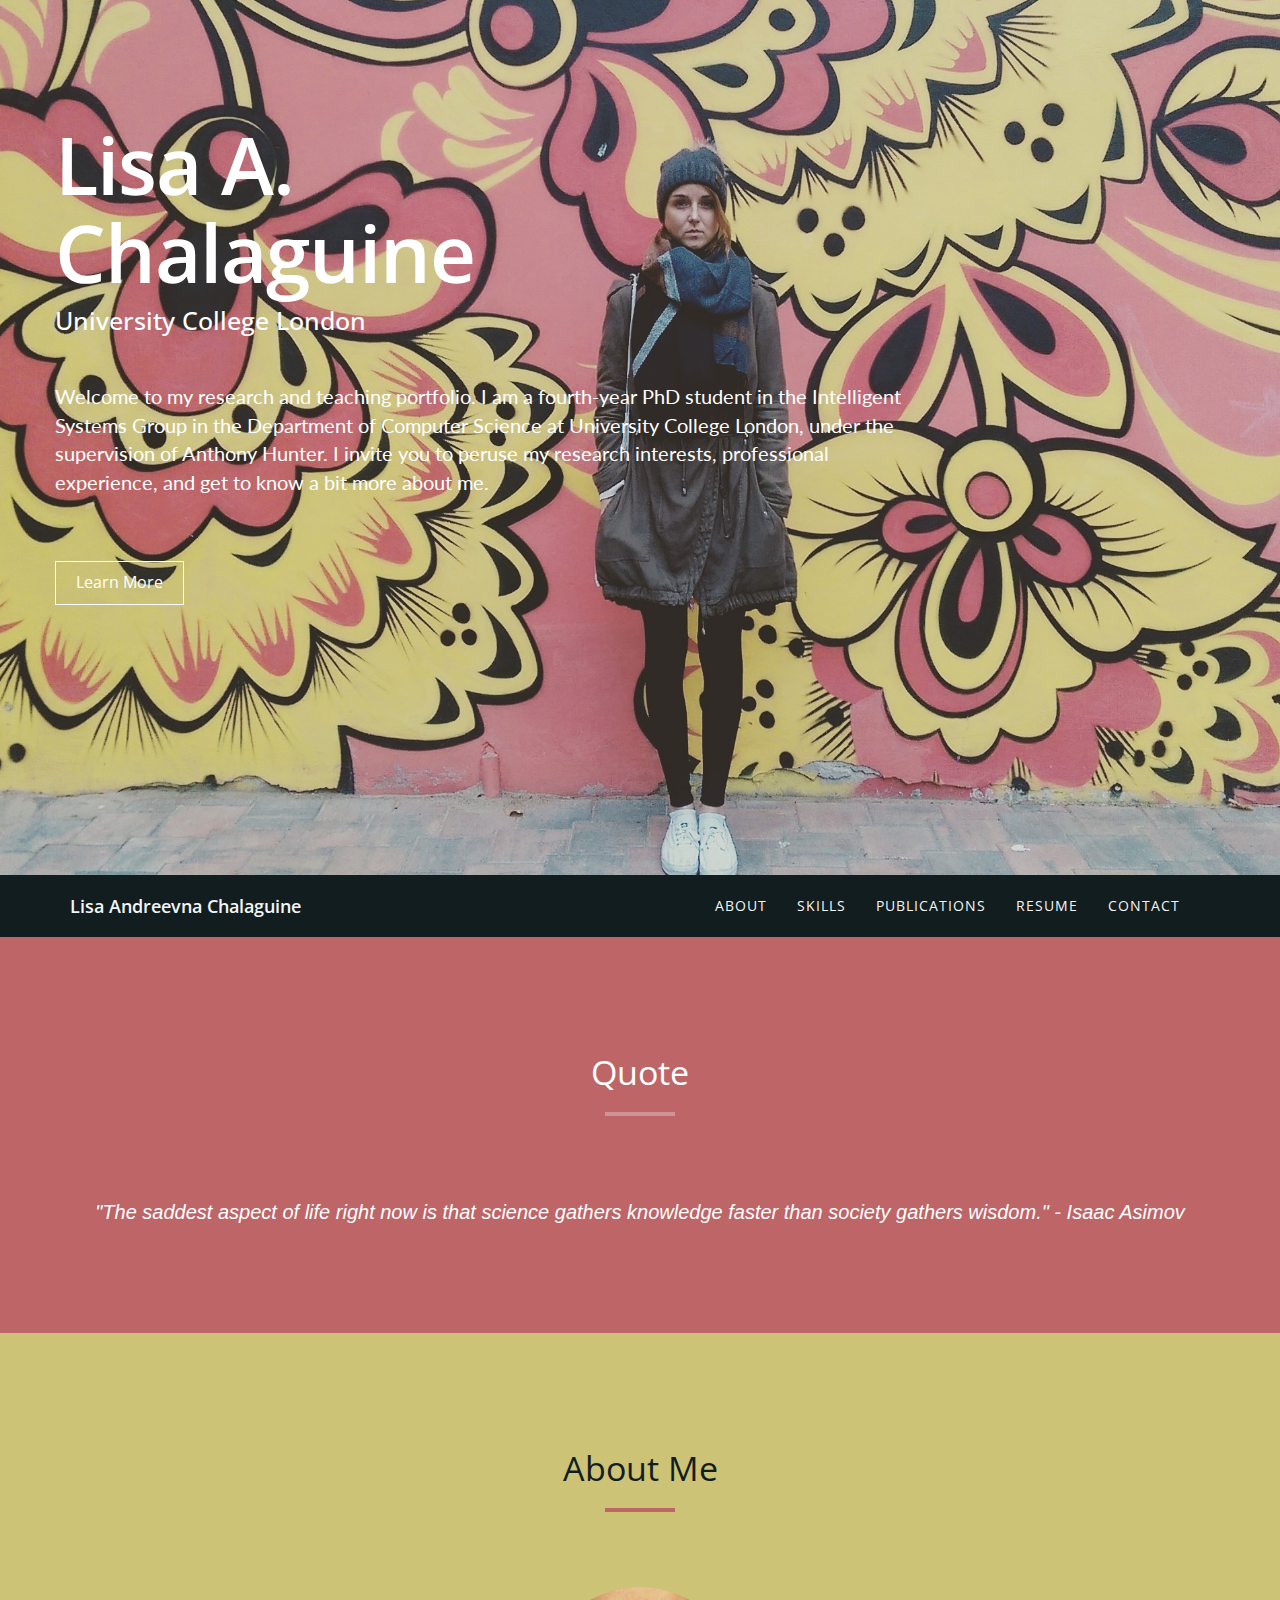
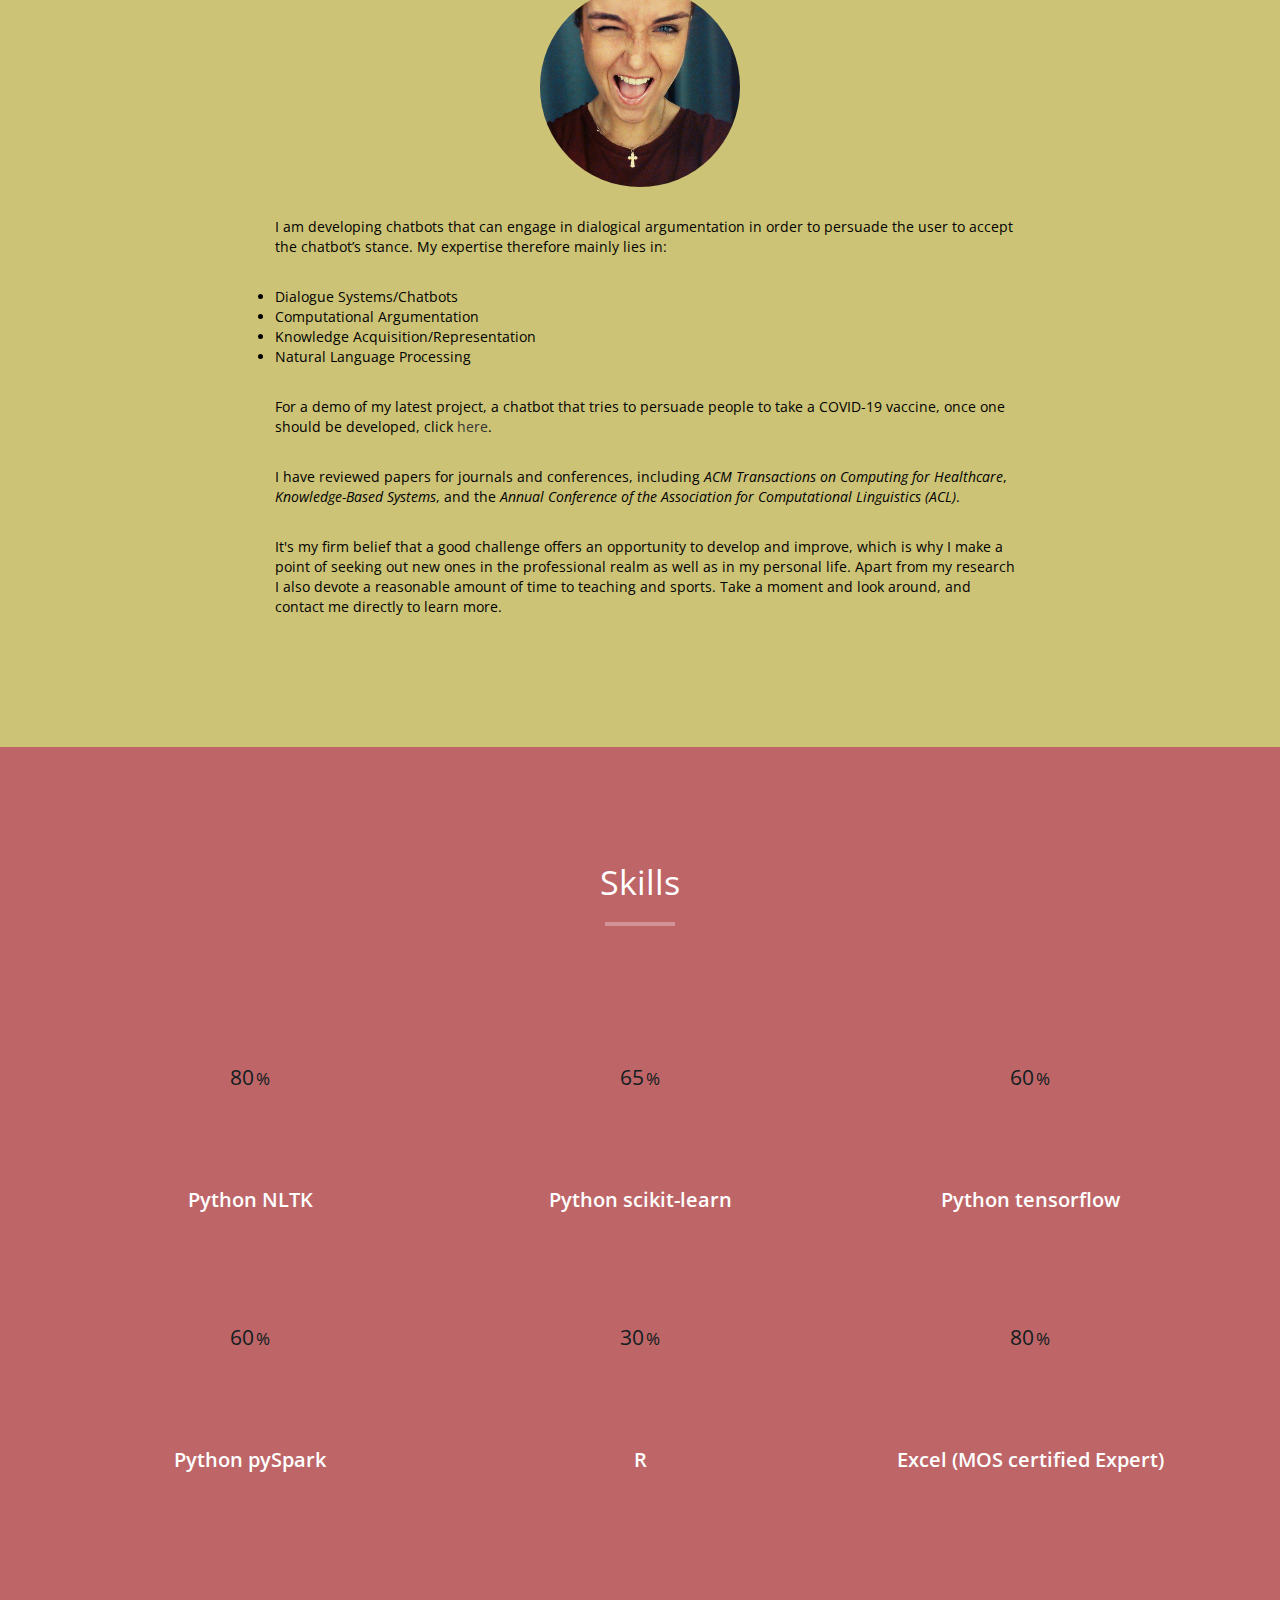
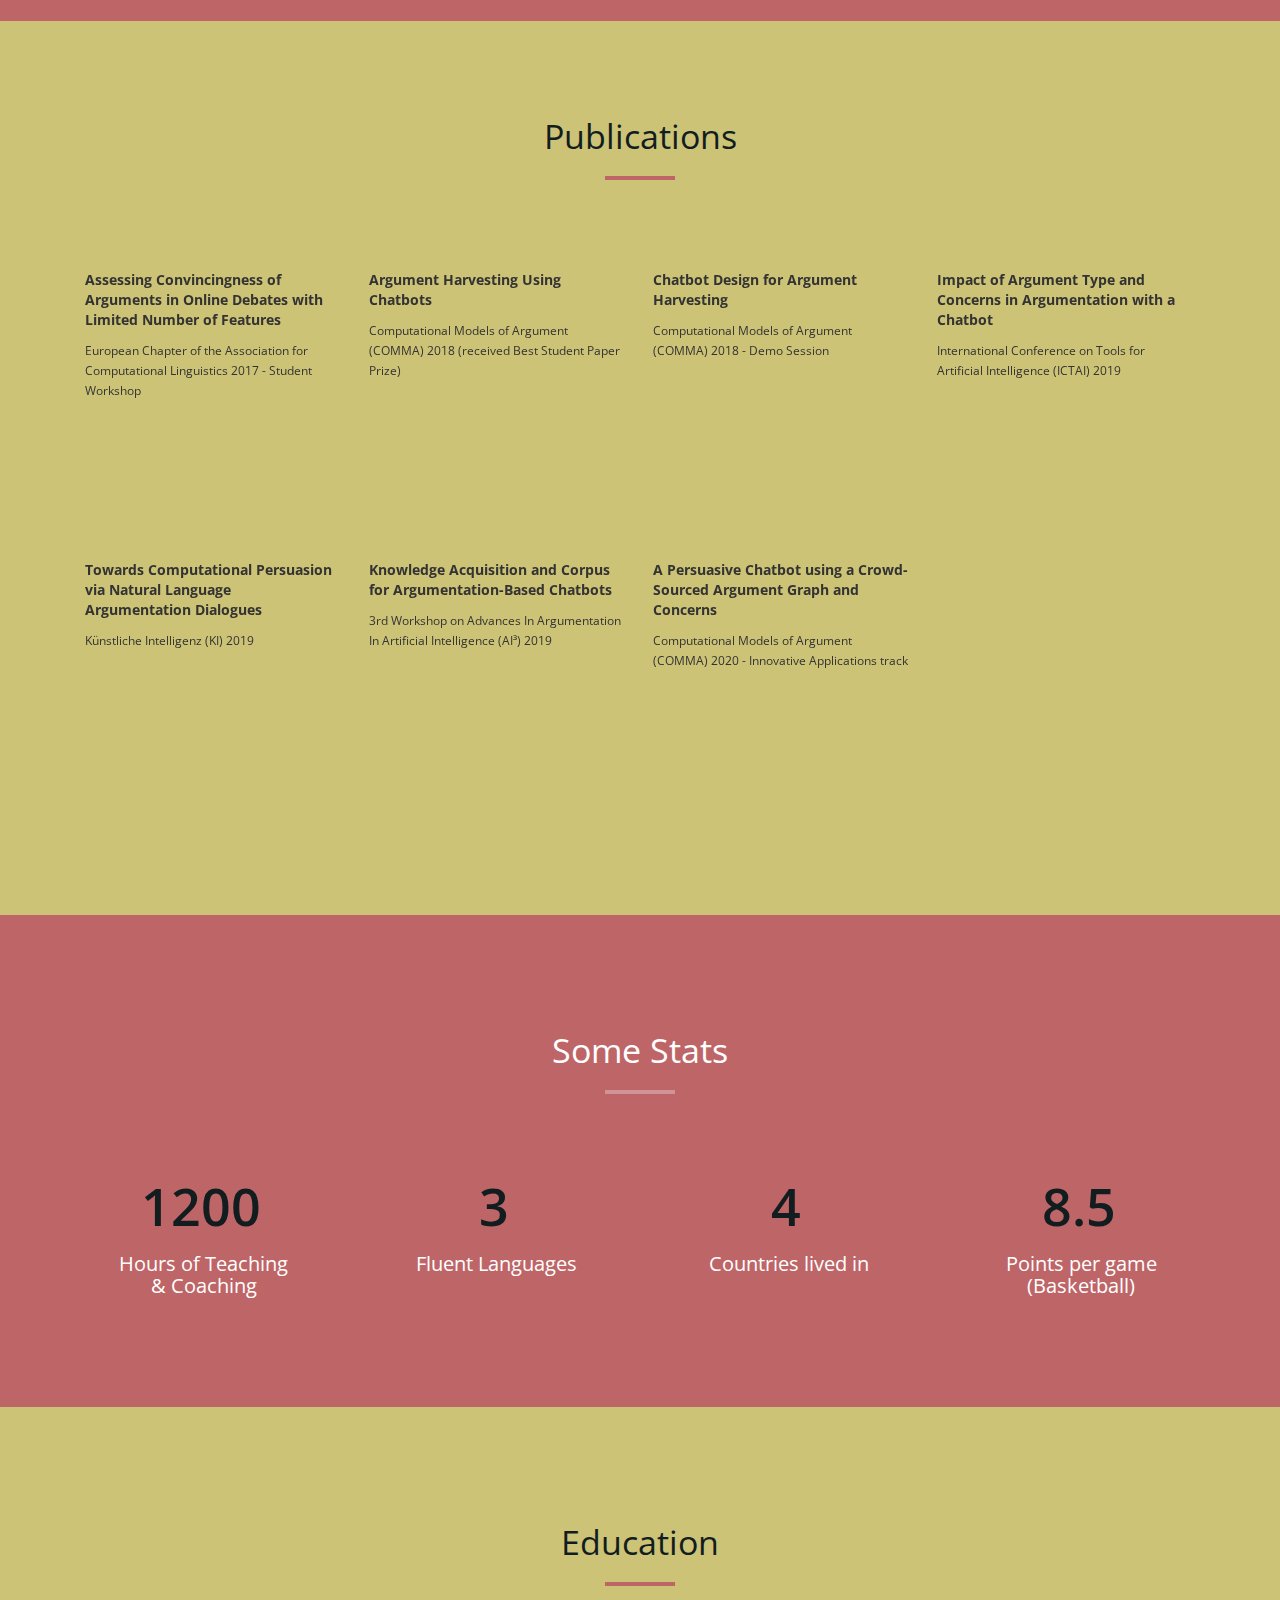
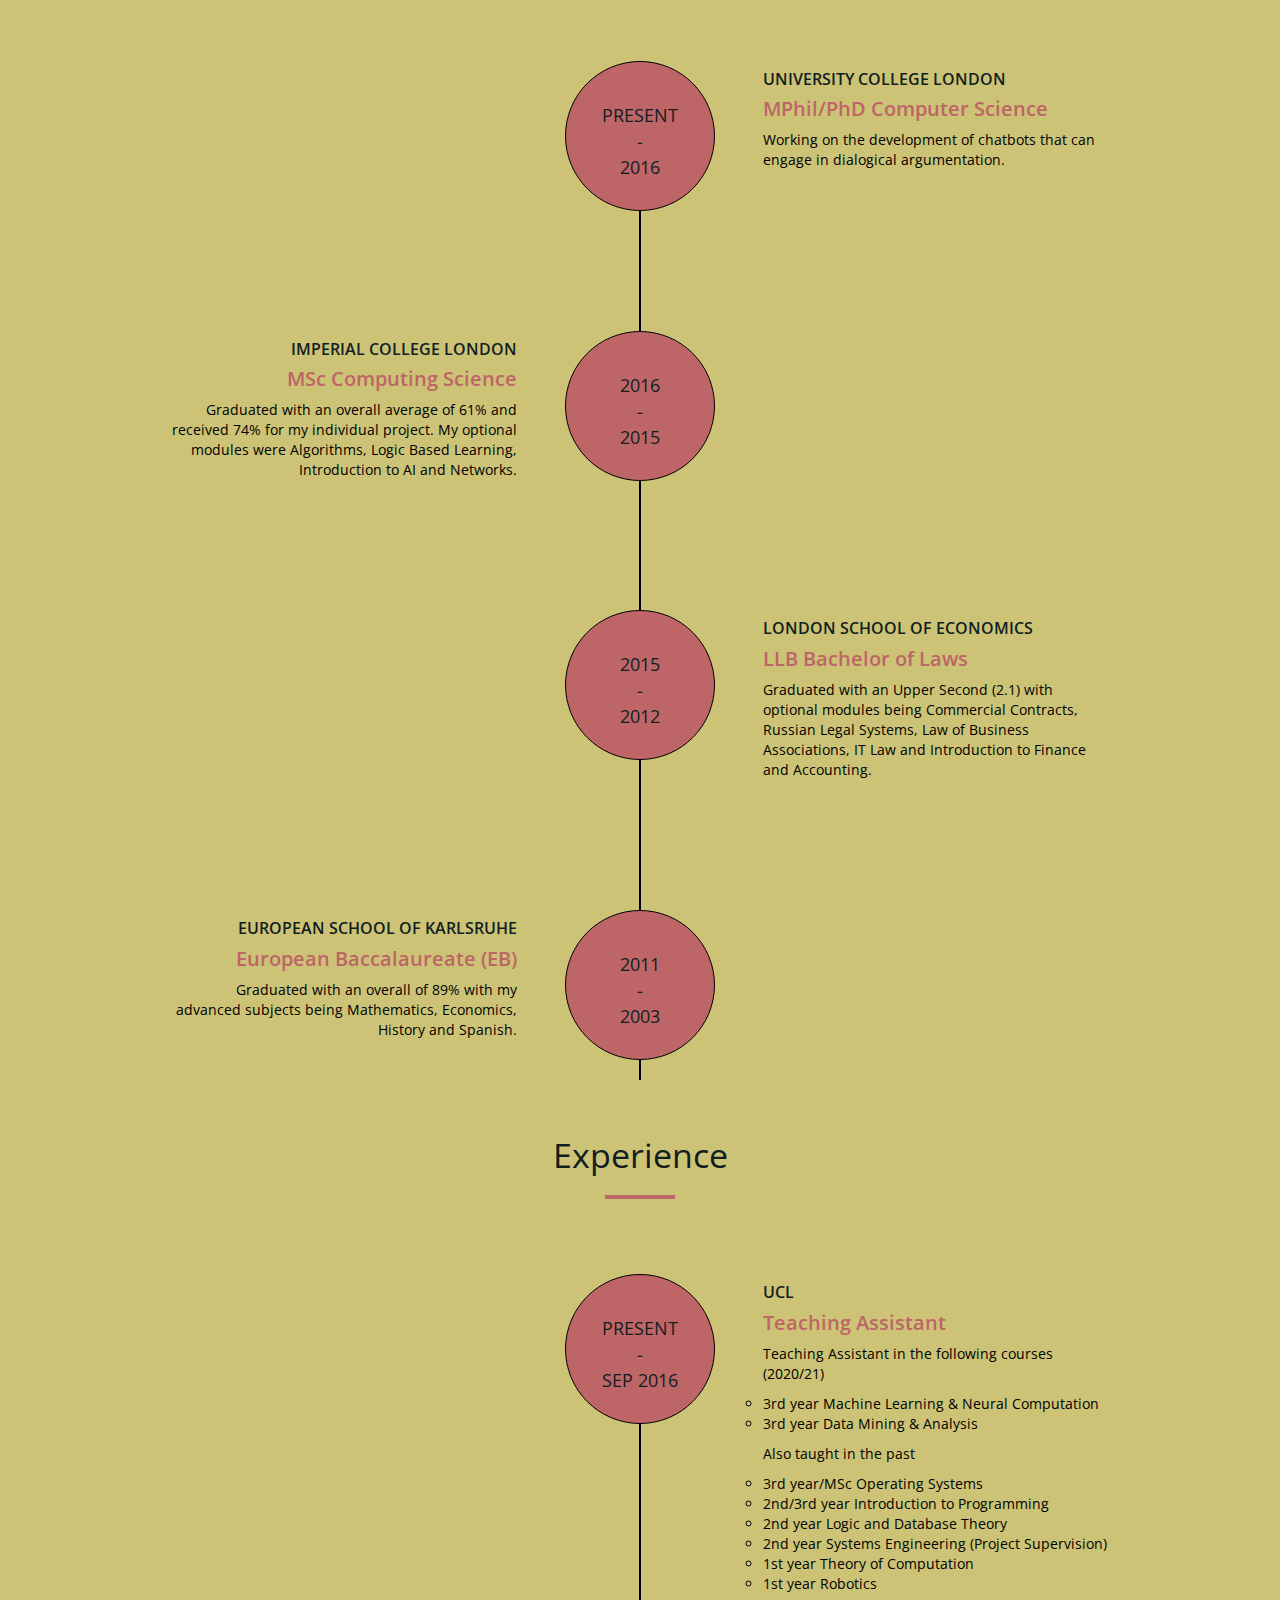
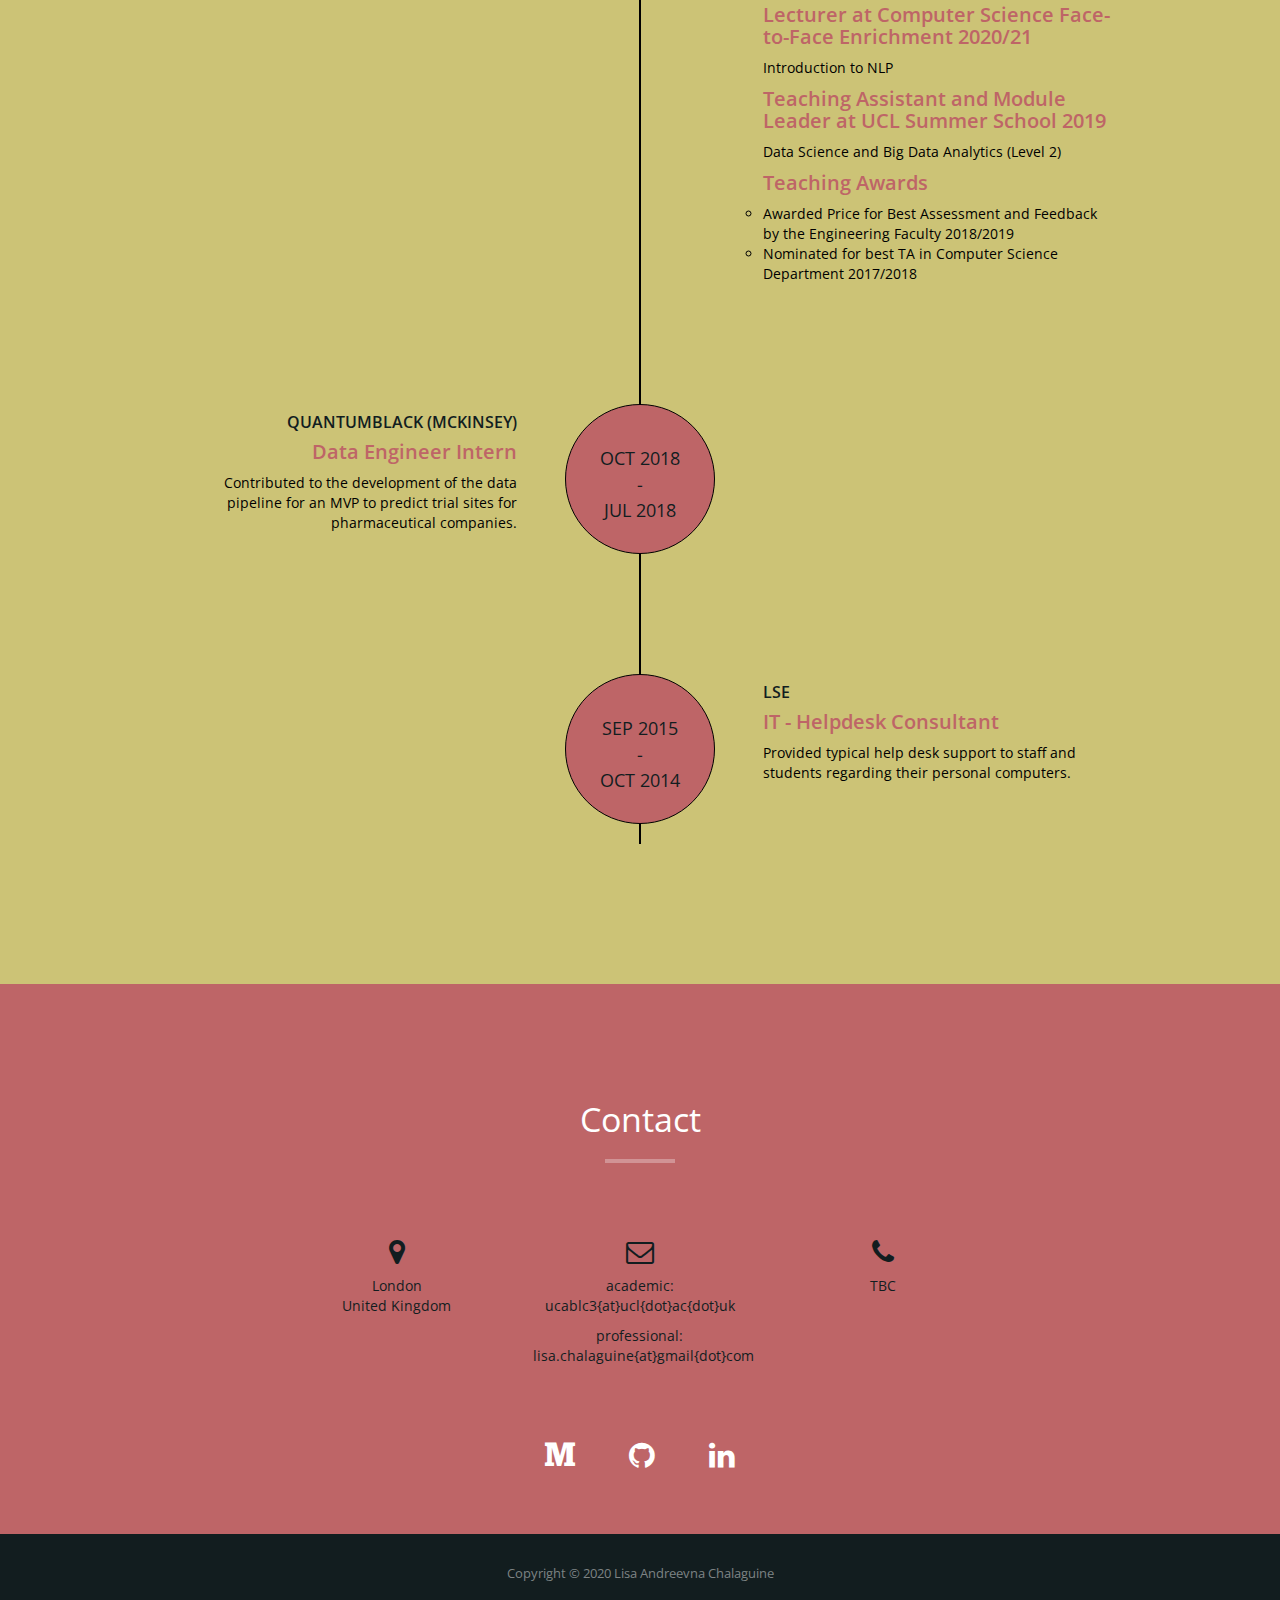
==== index.html @ 7d68087b "Update index.html" ====
<!DOCTYPE html>
<html lang="en">
<head>
<meta charset="utf-8">
<meta name="viewport" content="width=device-width, initial-scale=1">
<title>Lisa Andreevna Chalaguine</title>
<meta name="description" content="">
<meta name="author" content="">

<!-- Favicons
    ================================================== -->
<link rel="shortcut icon" href="img/favicon.ico" type="image/x-icon">
<link rel="apple-touch-icon" href="img/apple-touch-icon.png">
<link rel="apple-touch-icon" sizes="72x72" href="img/apple-touch-icon-72x72.png">
<link rel="apple-touch-icon" sizes="114x114" href="img/apple-touch-icon-114x114.png">

<!-- Bootstrap -->
<link rel="stylesheet" type="text/css"  href="css/bootstrap.css">
<link rel="stylesheet" type="text/css" href="fonts/font-awesome/css/font-awesome.css">

<!-- Stylesheet
    ================================================== -->
<link rel="stylesheet" type="text/css"  href="css/style.css">
<link rel="stylesheet" type="text/css" href="css/prettyPhoto.css">
<link href='http://fonts.googleapis.com/css?family=Lato:400,700,900,300' rel='stylesheet' type='text/css'>
<link href='http://fonts.googleapis.com/css?family=Open+Sans:400,700,800,600,300' rel='stylesheet' type='text/css'>
<script type="text/javascript" src="js/modernizr.custom.js"></script>

<!-- HTML5 shim and Respond.js for IE8 support of HTML5 elements and media queries -->
<!-- WARNING: Respond.js doesn't work if you view the page via file:// -->
<!--[if lt IE 9]>
      <script src="https://oss.maxcdn.com/html5shiv/3.7.2/html5shiv.min.js"></script>
      <script src="https://oss.maxcdn.com/respond/1.4.2/respond.min.js"></script>
    <![endif]-->



    <!-- Custom CSS -->
    <link href="../css/app/fullview/applozic.combined.min.css"
    	rel="stylesheet">
    <!-- AutoSuggest Plugin CSS -->
    <link href="../autosuggest/css/jquery.atwho.min.css" rel="stylesheet">

    <link href="../css/app/fullview/applozic.fullview.css" rel="stylesheet">

    <!-- Custom JS -->
    <link rel="stylesheet" href="../css/app/fullview/applozic.plugin.css">
    <script type="text/javascript">
    	var $original;
    	if (typeof jQuery !== 'undefined') {
    		$original = jQuery.noConflict(true);
    		$ = $original;
    		jQuery = $original;
    	}
    </script>
    <script src="../js/jquery.min.js"></script>







</head>
<body id="page-top" data-spy="scroll" data-target=".navbar-fixed-top">

<!-- Header -->
<header id="header">
  <div class="intro">
    <div class="container">
      <div class="row">
        <div class="intro-text">
          <h1><span class="name">Lisa A. <br> Chalaguine</span></h1>
        <div class"uni">
          <h6>University College London</h6></div>


        <div class="abstract">
          <p>Welcome to my research and teaching portfolio. I am a fourth-year PhD student in the Intelligent Systems Group in the Department of Computer Science at University College London, under the supervision of Anthony Hunter. I invite you to peruse my research interests, professional experience, and get to know a bit more about me.</p>
          <a href="#about" class="btn btn-default btn-lg page-scroll">Learn More</a> </div>
      </div>
    </div>
  </div>
</header>
<!-- Navigation -->
<div id="nav">
  <nav class="navbar navbar-custom">
    <div class="container">
      <div class="navbar-header">
        <button type="button" class="navbar-toggle" data-toggle="collapse" data-target=".navbar-main-collapse"> <i class="fa fa-bars"></i> </button>
        <a class="navbar-brand page-scroll" href="#page-top">Lisa Andreevna Chalaguine</a> </div>

      <!-- Collect the nav links, forms, and other content for toggling -->
      <div class="collapse navbar-collapse navbar-right navbar-main-collapse">
        <ul class="nav navbar-nav">
          <!-- Hidden li included to remove active class from about link when scrolled up past about section -->
          <li class="hidden"> <a href="#page-top"></a> </li>
          <li> <a class="page-scroll" href="#about">About</a> </li>
          <li> <a class="page-scroll" href="#skills">Skills</a> </li>
          <li> <a class="page-scroll" href="#portfolio">Publications</a> </li>
          <li> <a class="page-scroll" href="#resume">Resume</a> </li>
          <li> <a class="page-scroll" href="#contact">Contact</a> </li>
        </ul>
      </div>
    </div>
  </nav>
</div>


<div id="quote" class="text-center">
  <div class="container">
    <div class="section-title center">
      <h2>Quote</h2>
      <hr>
    </div>
    <h4>
          <div class="about-text">
          <p>"The saddest aspect of life right now is that science gathers knowledge faster than society gathers wisdom." - Isaac Asimov</p>

        </div>
    </h4>

  </div>
</div>


<!-- About Section -->
<div id="about">
  <div class="container">
    <div class="section-title text-center center">
      <h2>About Me</h2>
      <hr>
    </div>
    <div class="row">
      <div class="col-md-12 text-center"><img src="img/about.jpg" class="img-responsive"></div>
      <div class="col-md-8 col-md-offset-2">
        <div class="about-text">
          <p> I am developing chatbots that can engage in dialogical argumentation in order to persuade the user to accept the chatbot’s stance. My expertise therefore mainly lies in: </p>
          <ul>
            <li>Dialogue Systems/Chatbots</li>
            <li>Computational Argumentation</li>
            <li>Knowledge Acquisition/Representation</li>
            <li>Natural Language Processing</li>
    

          </ul>
          <p>
              For a demo of my latest project, a chatbot that tries to persuade people to take a COVID-19 vaccine, once one should be developed, click 
<a href="https://lisachat.cs.ucl.ac.uk/arghealthbot/">here</a>.
            </p>
          <p>
I have reviewed papers for journals and conferences, including <i>ACM Transactions on Computing for Healthcare</i>,  <i>Knowledge-Based Systems</i>,  and the <i>Annual Conference of the Association for Computational Linguistics (ACL)</i>. 
</p>
<p>
It's my firm belief that a good challenge offers an opportunity to develop and improve, which is why I make a point of seeking out new ones in the professional realm as well as in my personal life. Apart from my research I also devote a reasonable amount of time to teaching and sports. Take a moment and look around, and contact me directly to learn more.</p>

        </div>
      </div>
    </div>
  </div>
</div>
<!-- Skills Section -->
<div id="skills" class="text-center">
  <div class="container">
    <div class="section-title center">
      <h2>Skills</h2>
      <hr>
    </div>
    <div class="row">
      <div class="col-md-4 col-sm-6 skill"> <span class="chart" data-percent="70"> <span class="percent">80</span> </span>
        <h4>Python NLTK</h4>
      </div>
      <div class="col-md-4 col-sm-6 skill"> <span class="chart" data-percent="60"> <span class="percent">65</span> </span>
        <h4>Python scikit-learn</h4>
      </div>
      <div class="col-md-4 col-sm-6 skill"> <span class="chart" data-percent="40"> <span class="percent">60</span> </span>
        <h4>Python tensorflow</h4>
      </div>
      <div class="col-md-4 col-sm-6 skill"> <span class="chart" data-percent="60"> <span class="percent">60</span> </span>
        <h4>Python pySpark</h4>
      </div>
      <div class="col-md-4 col-sm-6 skill"> <span class="chart" data-percent="60"> <span class="percent">30</span> </span>
        <h4>R</h4>
      </div>
      <div class="col-md-4 col-sm-6 skill"> <span class="chart" data-percent="80"> <span class="percent">80</span> </span>
        <h4>Excel (MOS certified Expert)</h4>
      </div>
    </div>
  </div>
</div>
<!-- Portfolio Section -->
<div id="portfolio">
  <div class="container">
    <div class="section-title text-center center">
      <h2>Publications</h2>
      <hr>
    </div>
    <!-- <div class="categories">
      <ul class="cat">
        <li>
          <ol class="type">
            <li><a href="#" data-filter=".pub">Publications</a></li>
          </ol>
        </li>
      </ul>
      <div class="clearfix"></div>
    </div>
    <div class="row"> -->
      <div class="portfolio-items">



        <div class="col-sm-6 col-md-3 col-lg-3 pub">
          <div class="portfolio-item">
            <div class="hover-bg"> <a href="img/paper1.pdf" title="paper" rel="pdf">

                <p><b>Assessing Convincingness of Arguments in Online Debates with Limited Number of Features</b></p>
                <small>European Chapter of the Association for Computational Linguistics 2017 - Student Workshop</small> </div>
             </a>
          </div>
        </div>

        <div class="col-sm-6 col-md-3 col-lg-3 pub">
          <div class="portfolio-item">
            <div class="hover-bg"> <a href="img/paper2.pdf" title="paper" rel="pdf">

                <p><b>Argument Harvesting Using Chatbots</b></p>
                <small>Computational Models of Argument (COMMA) 2018 (received Best Student Paper Prize)</small> </div>
             </a>
          </div>
        </div>

        <div class="col-sm-6 col-md-3 col-lg-3 pub">
          <div class="portfolio-item">
            <div class="hover-bg"> <a href="img/paper3.pdf" title="paper" rel="pdf">

                <p><b>Chatbot Design for Argument Harvesting</b></p>
                <small>Computational Models of Argument (COMMA) 2018 - Demo Session</small> </div>
             </a>
          </div>
        </div>

        <div class="col-sm-6 col-md-3 col-lg-3 pub">
          <div class="portfolio-item">
            <div class="hover-bg"> <a href="img/paper4.pdf" title="paper" rel="pdf">

                <p><b>Impact of Argument Type and Concerns in Argumentation with a Chatbot</b></p>
                <small>International Conference on Tools for Artificial Intelligence (ICTAI) 2019</small> </div>
             </a>
          </div>
        </div>

        <div class="col-sm-6 col-md-3 col-lg-3 pub">
          <div class="portfolio-item">
            <div class="hover-bg"> <a href="img/paper5.pdf" title="paper" rel="pdf">

                <p><b>Towards Computational Persuasion via Natural Language Argumentation Dialogues</b></p>
                <small>Künstliche Intelligenz (KI) 2019</small> </div>
             </a>
          </div>
        </div>
          
           <div class="col-sm-6 col-md-3 col-lg-3 pub">
          <div class="portfolio-item">
            <div class="hover-bg"> <a href="img/paper6.pdf" title="paper" rel="pdf">

                <p><b>   Knowledge Acquisition and Corpus for Argumentation-Based Chatbots </b></p>
                <small>3rd Workshop on Advances In Argumentation In Artificial Intelligence (AI³) 2019</small> </div>
             </a>
          </div>
        </div>
          
           <div class="col-sm-6 col-md-3 col-lg-3 pub">
          <div class="portfolio-item">
            <div class="hover-bg"> <a href="img/paper7.pdf" title="paper" rel="pdf">

                <p><b>   A Persuasive Chatbot using a Crowd-Sourced Argument Graph and Concerns</b></p>
                <small> Computational Models of Argument (COMMA) 2020 - Innovative Applications track</small> </div>
             </a>
          </div>
        </div>



      </div>
    </div>
  </div>
</div>
<!-- Achievements Section -->
<div id="achievements" class="text-center">
  <div class="container">
    <div class="section-title center">
      <h2>Some Stats</h2>
      <hr>
    </div>
    <div class="row">
      <div class="col-md-3 col-sm-3 wow fadeInDown" data-wow-delay="200ms">
        <div class="achievement-box"> <span class="count">1200</span>
          <h4>Hours of Teaching <br> & Coaching</h4>
        </div>
      </div>
      <div class="col-md-3 col-sm-3 wow fadeInDown" data-wow-delay="400ms">
        <div class="achievement-box"> <span class="count">3</span>
          <h4>Fluent Languages</h4>
        </div>
      </div>
      <div class="col-md-3 col-sm-3 wow fadeInDown" data-wow-delay="600ms">
        <div class="achievement-box"> <span class="count">4</span>
          <h4>Countries lived in</h4>
        </div>
      </div>
      <div class="col-md-3 col-sm-3 wow fadeInDown" data-wow-delay="800ms">
        <div class="achievement-box"> <span class="count">8.5</span>
          <h4>Points per game (Basketball)</h4>
        </div>
      </div>
    </div>
  </div>
</div>
<!-- Resume Section -->
<div id="resume" class="text-center">




  <div class="container">
    <div class="section-title center">
      <h2>Education</h2>
      <hr>
    </div>
    <div class="row">
      <div class="col-lg-12">
        <ul class="timeline">

          <!-- Education Section-->

          <li class="timeline-inverted">
            <div class="timeline-image">
              <h4>PRESENT<br>
                - <br>
                2016 </h4>
            </div>
            <div class="timeline-panel">
              <div class="timeline-heading">
                <h4>University College London</h4>
                <h4 class="subheading">MPhil/PhD Computer Science</h4>
              </div>
              <div class="timeline-body">
                <p>Working on the development of chatbots that can engage in dialogical argumentation.</p>
              </div>
            </div>
          </li>


          <li>
            <div class="timeline-image">
              <h4>2016 <br>
                - <br>
                2015 </h4>
            </div>
            <div class="timeline-panel">
              <div class="timeline-heading">
                <h4>Imperial College London</h4>
                <h4 class="subheading">MSc Computing Science</h4>
              </div>
              <div class="timeline-body">
                <p>Graduated with an overall average of 61% and received 74% for my individual project. My optional modules were Algorithms, Logic Based Learning, Introduction to AI and Networks.</p>
              </div>
            </div>
          </li>



          <li class="timeline-inverted">
            <div class="timeline-image">
              <h4>2015 <br>
                - <br>
                2012 </h4>
            </div>
            <div class="timeline-panel">
              <div class="timeline-heading">
                <h4>London School of Economics</h4>
                <h4 class="subheading">LLB Bachelor of Laws</h4>
              </div>
              <div class="timeline-body">
                <p>Graduated with an Upper Second (2.1) with optional modules being Commercial Contracts, Russian Legal Systems, Law of Business Associations, IT Law and Introduction to Finance and Accounting.</p>
              </div>
            </div>
          </li>



          <li>
            <div class="timeline-image">
              <h4>2011 <br>
                - <br>
                2003 </h4>
            </div>
            <div class="timeline-panel">
              <div class="timeline-heading">
                <h4>European School of Karlsruhe</h4>
                <h4 class="subheading">European Baccalaureate (EB)</h4>
              </div>
              <div class="timeline-body">
                <p class="text-muted">Graduated with an overall of 89% with my advanced subjects being Mathematics, Economics, History and Spanish.</p>
              </div>
            </div>
          </li>
        </ul>
      </div>
    </div>
  </div>

  <div class="container">
    <div class="section-title center">
      <h2>Experience</h2>
      <hr>
    </div>
    <div class="row">
      <div class="col-lg-12">
        <ul class="timeline">


          <li class="timeline-inverted">
            <div class="timeline-image">
              <h4>Present <br>
                - <br>
                SEP 2016 </h4>
            </div>
            <div class="timeline-panel">
              <div class="timeline-heading">
                <h4>UCL</h4>
                <h4 class="subheading">Teaching Assistant </h4>
              </div>
              <div class="timeline-body">
                <p>Teaching Assistant in the following courses (2020/21)</p>
                   <ul>
                    <li>3rd year Machine Learning & Neural Computation</li>
                    <li>3rd year Data Mining & Analysis</li>
           

                   </ul>
                  <p></p>
                  
                  <p>Also taught in the past</p>
                   <ul>
                    <li>3rd year/MSc Operating Systems</li>
                    <li>2nd/3rd year Introduction to Programming </li>
                    <li>2nd year Logic and Database Theory </li>
                    <li> 2nd year Systems Engineering (Project Supervision) </li>
                    <li> 1st year Theory of Computation </li>
                    <li> 1st year Robotics </li>
           

                   </ul>
              </div>
                
                
                <div class="timeline-heading">
                <h4></h4>
                <h4 class="subheading">Lecturer at Computer Science Face-to-Face Enrichment 2020/21 </h4>
              </div>

              <div class="timeline-body">
                <p>Introduction to NLP </p>

              </div>

              <div class="timeline-heading">
                <h4></h4>
                <h4 class="subheading">Teaching Assistant and Module Leader at UCL Summer School 2019 </h4>
              </div>

              <div class="timeline-body">
                <p>Data Science and Big Data Analytics (Level 2) </p>

              </div>
                
        
                
               
              <div class="timeline-heading">
                <h4></h4>
                <h4 class="subheading">Teaching Awards </h4>
              </div>

              <div class="timeline-body">
                  <ul>
                    <li>Awarded Price for Best Assessment and Feedback by the Engineering Faculty 2018/2019 </li>
                    <li>Nominated for best TA in Computer Science Department 2017/2018</li>
                   
                    
           

                   </ul>
              </div>


            </div>
          </li>




          <li>
            <div class="timeline-image">
              <h4>OCT 2018 <br>
                - <br>
                JUL 2018</h4>
            </div>
            <div class="timeline-panel">
              <div class="timeline-heading">
                <h4>Quantumblack (McKinsey) </h4>
                <h4 class="subheading">Data Engineer Intern</h4>
              </div>
              <div class="timeline-body">
                <p>Contributed to the development of the  data pipeline for an MVP to predict trial sites for pharmaceutical companies.</p>
              </div>
            </div>
          </li>


          <li class="timeline-inverted">
            <div class="timeline-image">
              <h4>Sep 2015 <br>
                - <br>
                Oct 2014 </h4>
            </div>
            <div class="timeline-panel">
              <div class="timeline-heading">
                <h4>LSE</h4>
                <h4 class="subheading">IT - Helpdesk Consultant</h4>
              </div>
              <div class="timeline-body">
                <p>Provided typical help desk support to staff and students regarding their personal computers.</p>
              </div>
            </div>
          </li>
        </ul>
      </div>
    </div>
  </div>

</div>



<!-- Contact Section -->
<div id="contact" class="text-center">
  <div class="container">
    <div class="section-title center">
      <h2>Contact</h2>
      <hr>
    </div>
    <div class="col-md-8 col-md-offset-2">
      <div class="col-md-4"> <i class="fa fa-map-marker fa-2x"></i>
        <p>London<br>
          United Kingdom</p>
      </div>
      <div class="col-md-4"> <i class="fa fa-envelope-o fa-2x"></i>
        <p>academic: ucablc3{at}ucl{dot}ac{dot}uk</p>
        <p>professional: lisa.chalaguine{at}gmail{dot}com</p>
      </div>
      <div class="col-md-4"> <i class="fa fa-phone fa-2x"></i>
        <p> TBC</p>
      </div>
      <div class="clearfix"></div>
      <div class="social">
        <ul>
         
            <li><a href="https://medium.com/@lisanka"><i class="fa fa-medium"></i></a></li>

          <li><a href="https://github.com/lisanka93"><i class="fa fa-github"></i></a></li>

          <li><a href="https://www.linkedin.com/in/lisanka93"><i class="fa fa-linkedin"></i></a></li>
            
        </ul>
      </div>
    </div>
 </div>
  </div>



</div>
<div id="footer">
  <div class="container text-center">
    <div class="fnav">
      <p>Copyright &copy; 2020 Lisa Andreevna Chalaguine</p>
    </div>
  </div>
</div>
<script type="text/javascript" src="js/jquery.1.11.1.js"></script>
<script type="text/javascript" src="js/bootstrap.js"></script>
<script type="text/javascript" src="js/SmoothScroll.js"></script>
<script type="text/javascript" src="js/easypiechart.js"></script>
<script type="text/javascript" src="js/jquery.prettyPhoto.js"></script>
<script type="text/javascript" src="js/jquery.isotope.js"></script>
<script type="text/javascript" src="js/jquery.counterup.js"></script>
<script type="text/javascript" src="js/waypoints.js"></script>
<script type="text/javascript" src="js/jqBootstrapValidation.js"></script>
<script type="text/javascript" src="js/contact_me.js"></script>
<script type="text/javascript" src="js/main.js"></script>


</body>
</html>
---- css/style.css ----
body, html {
	font-family: 'Open Sans', sans-serif;
	text-rendering: optimizeLegibility !important;
	-webkit-font-smoothing: antialiased !important;
	color: #000000;
	width: 100% !important;
	height: 100% !important;
}
h1 {
	font-weight: 700;
}
h1 strong {
	font-weight: 900;
}
h2 {
	line-height: 20px;
	margin: 0;
	color: #121d1f;
	font-weight: 400;
	margin-bottom: 30px;
	font-size: 34px;
}
h3, h4 {
	color: #121d1f;
	font-size: 20px;
	font-weight: 600;
}
h5 {
	text-transform: uppercase;
	font-weight: 700;
	line-height: 20px;
}


h6 {

	font-size: 25px;
	margin: 12px 0 0;
	color: #ffffff;
	line-height: 24px;
	font-family: 'Open Sans', sans-serif;
}

p.intro {
	font-size: 16px;
	margin: 12px 0 0;
	line-height: 24px;
	font-family: 'Open Sans', sans-serif;
}
a {
	color: #333;
}
a:hover, a:focus {
	text-decoration: none;
	color: #be6567;
}

.clearfix:after {
	visibility: hidden;
	display: block;
	font-size: 0;
	content: " ";
	clear: both;
	height: 0;
}
.clearfix {
	display: inline-block;
}
* html .clearfix {
	height: 1%;
}
.clearfix {
	display: block;
}
ul, ol {
	padding: 0;
	webkit-padding: 0;
	moz-padding: 0;
}
hr {
	height: 4px;
	width: 70px;
	text-align: center;
	position: relative;
	background: #be6567;
	margin: 0 auto;
	margin-bottom: 30px;
	border: 0;
}
/* Navigation */
#nav {
	z-index: 9999;
}
#nav.affix {
	position: fixed;
	top: 0;
	width: 100%
}
.navbar-custom {
	margin-bottom: 0;
	background-color: #121d1f;
	border-radius: 0px;
	padding: 5px 0;
}
.navbar-custom .navbar-brand {
	font-weight: 600;
}
.navbar-custom .navbar-brand:focus {
	outline: 0;
}
.navbar-custom .navbar-brand .navbar-toggle {
	padding: 4px 6px;
	font-size: 16px;
	color: #fff;
}
.navbar-custom .navbar-brand .navbar-toggle:focus, .navbar-custom .navbar-brand .navbar-toggle:active {
	outline: 0;
}
.navbar-custom a {
	color: #f4f5f6;
}
.navbar-custom .nav li a {
	text-transform: uppercase;
	letter-spacing: 1px;
	-webkit-transition: background .3s ease-in-out;
	-moz-transition: background .3s ease-in-out;
	transition: background .3s ease-in-out;
}
.navbar-custom .nav li a:hover {
	outline: 0;
	color: #be6567;
	background-color: transparent;
}
.navbar-custom .nav li a:focus, .navbar-custom .nav li a:active {
	outline: 0;
	background-color: transparent;
	color: #be6567;
}
.navbar-custom .nav li.active {
	outline: 0;
}
.navbar-custom .nav li.active a {
	background-color: rgba(255,255,255,.3);
}
.navbar-custom .nav li.active a:hover {
	color: #fff;
}
.btn-default {
	color: #fff;
	background-color: transparent;
	border-color: #fff;
	padding: 10px 20px;
	margin: 0;
	font-size: 16px;
	border-radius: 0;
}
.btn-default:hover, .btn-default:focus, .btn-default.focus, .btn-default:active, .btn-default.active {
	color: #fff;
	background-color: #121d1f;
	border-color: #121d1f;
}
.btn-primary {
	color: #fff;
	background-color: #121d1f;
	padding: 10px 20px;
	border-color: #121d1f;
	border-radius: 0;
}
.btn-primary:hover, .btn-primary:focus, .btn-primary.focus, .btn-primary:active, .btn-primary.active {
	color: #fff;
	background-color: #be6567;
	border-color: #be6567;
}
.btn-primary i.fa {
	margin-right: 10px;
}
/* Home Section */
.intro {
	display: table;
	width: 100%;
	height: 100%;
	padding: 100px 0;
	text-align: center;
	color: #fff;
	background: url(../img/intro-bg1.jpg) no-repeat center top;
	background-color: #be6567;
	-webkit-background-size: cover;
	-moz-background-size: cover;
	background-size: cover;
	-o-background-size: cover;
}
.section-title.center {
	padding: 25px 0 45px 0;
}
/* About Section */
#about {
	padding: 100px 0;
	background: #ccc376;
}
#about .about-text {
	margin-left: 10px;
}
#about img {
	border-radius: 50%;
	width: 200px;
	height: 200px;
	display: inline-block;
}
#about p {
	margin-top: 30px;
	margin-bottom: 30px;
}



#quote {
	padding: 100px 0;
	background: #be6567;
}
#quote  h2 {
	color: #fff;
}
#quote  hr {
	background: rgba(255,255,255,0.3);
}

#quote  h4 {
	color: #fff;
	font-family: "Arial", Helvetica, serif;
	font-weight: normal;
	font-style: italic;
}













/* Skills Section */
#skills {
	padding: 100px 0;
	background: #be6567;
}
#skills h2 {
	color: #fff;
}
#skills hr {
	background: rgba(255,255,255,0.3);
}
#skills .skill {
	margin-bottom: 40px;
	text-align: center;
	padding: 0px;
}
#skills .skill h4 {
	font-weight: 600;
	color: #fff;
}
.chart {
	position: relative;
	display: inline-block;
	width: 152px;
	height: 152px;
	margin-bottom: 26px;
	text-align: center;
}
.chart canvas {
	position: absolute;
	top: 0;
	left: 0;
}
.percent {
	display: inline-block;
	font-size: 21px;
	color: #121d1f;
	line-height: 152px;
	z-index: 2;
}
.percent:after {
	content: '%';
	margin-left: 0.1em;
	font-size: .8em;
}
/* Portfolio Section */
#portfolio {
	padding: 80px 0;
	background: #ccc376; 
}
.categories {
	padding-bottom: 30px;
	text-align: center;
}
ul.cat li {
	display: inline-block;
}
ol.type li {
	display: inline-block;
	margin-left: 20px;
}
ol.type li a {
	background: #be6567;
	color: #fff;
	padding: 6px 14px;
}
ol.type li a.active {
	background: #121d1f;
	color: #fff;
}
ol.type li a:hover {
	background: #121d1f;
	color: #fff;
}
.isotope-item {
	z-index: 2
}
.isotope-hidden.isotope-item {
	z-index: 1
}
.isotope, .isotope .isotope-item {
	/* change duration value to whatever you like */
	-webkit-transition-duration: 0.8s;
	-moz-transition-duration: 0.8s;
	transition-duration: 0.8s;
}
.isotope-item {
	margin-right: -1px;
	-webkit-backface-visibility: hidden;
	backface-visibility: hidden;
}
.isotope {
	-webkit-backface-visibility: hidden;
	backface-visibility: hidden;
	-webkit-transition-property: height, width;
	-moz-transition-property: height, width;
	transition-property: height, width;
}
.isotope .isotope-item {
	-webkit-backface-visibility: hidden;
	backface-visibility: hidden;
	-webkit-transition-property: -webkit-transform, opacity;
	-moz-transition-property: -moz-transform, opacity;
	transition-property: transform, opacity;
}
.portfolio-item {
	margin: 15px 0;
	-webkit-transition: all 0.5s ease-out;
	-moz-transition: all 0.5s ease-out;
	-ms-transition: all 0.5s ease-out;
	-o-transition: all 0.5s ease-out;
	transition: all 0.5s ease-out;
}
.portfolio-item:hover {
	-webkit-transform: scale(1.1);
	-moz-transform: scale(1.1);
	-ms-transform: scale(1.1);
	-o-transform: scale(1.1);
	transform: scale(1.1);
}
.portfolio-item .hover-bg {
	height: 260px;
	overflow: hidden;
	position: relative;
}
.hover-bg .hover-text {
	position: absolute;
	text-align: center;
	margin: 0 auto;
	color: #ffffff;
	background: rgba(0, 0, 0, 0.66);
	padding: 33% 0 0 0;
	height: 100%;
	width: 100%;
	opacity: 0;
	transition: all 0.5s;
}
.hover-bg .hover-text>h4 {
	opacity: 0;
	color: #fff;
	font-weight: 400;
	-webkit-transform: translateY(100%);
	transform: translateY(100%);
	transition: all 0.3s;
}
.hover-bg:hover .hover-text>h4 {
	opacity: 1;
	-webkit-backface-visibility: hidden;
	-webkit-transform: translateY(0);
	transform: translateY(0);
}
.hover-bg .hover-text>i {
	opacity: 0;
	-webkit-transform: translateY(0);
	transform: translateY(0);
	transition: all 0.3s;
}
.hover-bg:hover .hover-text>i {
	opacity: 1;
	-webkit-backface-visibility: hidden;
	-webkit-transform: translateY(100%);
	transform: translateY(100%);
}
.hover-bg:hover .hover-text {
	opacity: 1;
}
#portfolio i.fa {
	font-size: 20px;
	padding: 5px;
	color: #E87E04;
}
/* Achivements Section */
#achievements {
	padding: 100px 0;
	background: #be6567;
}
#achievements h2 {
	color: #fff;
}
#achievements hr {
	background: rgba(255,255,255,0.3);
}
.achievement-box h4 {
	color: #fff;
	font-size: 20px;
	font-weight: 400;
	margin-left: 5px;
}
.achievement-box span.count {
	font-size: 52px;
	font-weight: 600;
	display: block;
	color: #121d1f;
	padding: 0;
	margin: 0;
}
/* Resume Section */
#resume {
	padding: 100px 0;
	background: #ccc376;
}
.timeline {
	position: relative;
	padding: 0;
	list-style: none;
}
.timeline:before {
	content: "";
	position: absolute;
	top: 0;
	bottom: 0;
	left: 40px;
	width: 2px;
	margin-left: -1.5px;
	background-color: #000000;
}
.timeline>li {
	position: relative;
	margin-bottom: 50px;
	min-height: 50px;
}
.timeline>li:before, .timeline>li:after {
	content: " ";
	display: table;
}
.timeline>li:after {
	clear: both;
}
.timeline>li .timeline-panel {
	float: right;
	position: relative;
	width: 100%;
	padding: 0 20px 0 100px;
	text-align: left;
}
.timeline>li .timeline-panel:before {
	right: auto;
	left: -15px;
	border-right-width: 15px;
	border-left-width: 0;
}
.timeline>li .timeline-panel:after {
	right: auto;
	left: -14px;
	border-right-width: 14px;
	border-left-width: 0;
}
.timeline>li .timeline-image {
	z-index: 100;
	position: absolute;
	left: 0;
	width: 70px;
	height: 70px;
	margin-left: 0;
	border: 1px solid #000000;
	border-radius: 100%;
	text-align: center;
	background: #be6567 ;
}
.timeline>li .timeline-image h4 {
	margin-top: 20px;
	font-size: 14px;
	text-transform: uppercase;
}
.timeline>li.timeline-inverted>.timeline-panel {
	float: right;
	padding: 0 20px 0 100px;
	text-align: left;
}
.timeline>li.timeline-inverted>.timeline-panel:before {
	right: auto;
	left: -15px;
	border-right-width: 15px;
	border-left-width: 0;
}
.timeline>li.timeline-inverted>.timeline-panel:after {
	right: auto;
	left: -14px;
	border-right-width: 14px;
	border-left-width: 0;
}
.timeline>li:last-child {
	margin-bottom: 40px;
}
.timeline .timeline-heading h4 {
	margin-top: 0;
	text-transform: uppercase;
	font-size: 16px;
}
.timeline .timeline-heading h2 {
	margin-top: 30px;
}
.timeline .timeline-heading h4.subheading {
	text-transform: none;
	color: #be6567 ;
	font-size: 20px;
}nav
.timeline .timeline-body>p, .timeline .timeline-body>ul {
	margin-bottom: 0;
}
/* Contact Section */
#contact {
	padding: 100px 0 40px 0;
	color: #121d1f;
	background: #be6567;
}
#contact h2 {
	color: #fff;
}
#contact hr {
	background: rgba(255,255,255,0.3);
}
#contact h3 {
	padding-top: 20px;
	font-size: 20px;
	font-weight: 400;
	color: #fff;
}
#contact form {
	padding: 30px 0;
}
#contact i.fa {
	color: #121d1f;
	margin-bottom: 10px;
}
#contact .text-danger {
	color: #E87E04;
	text-align: left;
}
label {
	font-size: 12px;
	font-weight: 400;
	font-family: 'Open Sans', sans-serif;
	float: left;
}
#contact .form-control {
	display: block;
	width: 100%;
	padding: 6px 12px;
	font-size: 14px;
	line-height: 1.42857143;
	color: #2c3e50;
	background-color: rgba(255,255,255,0.8);
	background-image: none;
	border: 0;
	border-radius: 2px;
	-webkit-box-shadow: none;
	box-shadow: none;
	-webkit-transition: none;
	-o-transition: none;
	transition: none;
}
#contact .form-control:focus {
	border-color: inherit;
	outline: 0;
	-webkit-box-shadow: transparent;
	box-shadow: transparent;
}
.form-control::-webkit-input-placeholder {
color: #2c3e50;
}
.form-control:-moz-placeholder {
color: #2c3e50;
}
.form-control::-moz-placeholder {
color: #2c3e50;
}
.form-control:-ms-input-placeholder {
color: #2c3e50;
}
#contact .social {
	margin-top: 60px;
}
#contact .social ul li {
	display: inline-block;
	margin: 0 20px;
}
#contact .social i.fa {
	font-size: 30px;
	padding: 4px 5px;
	color: #fff;
	transition: all 0.5s;
}
#contact .social i.fa:hover {
	color: #121d1f;
}
#contact .btn {
	background-color: transparent;
	border: 1px solid #fff;
	border-radius: 0;
	padding: 10px 20px;
	color: #fff;
	margin-top: 15px;
}
#contact .btn:hover, #contact .btn:focus {
	background-color: #121d1f;
	border: 1px solid #121d1f;
}
.btn:active, .btn.active {
	background-image: none;
	outline: 0;
	-webkit-box-shadow: none;
	box-shadow: none;
}
a:focus, .btn:focus, .btn:active:focus, .btn.active:focus, .btn.focus, .btn:active.focus, .btn.active.focus {
	outline: none;
	outline-offset: none;
}
/* Footer Section*/
#footer {
	background: #121d1f;
	color: #7d8384;
	padding: 30px 0 25px 0;
}
#footer p {
	font-size: 13px;
}
#footer a {
	color: #a0a5a5;
}
#footer a:hover {
	color: #be6567;
}

/* Media Queries */
@media(min-width:768px) {
.intro {
	height: 100%;
	padding: 0;
	text-align: left;
	color: #fff;
}
.intro H1 {
	font-size: 80px;
	font-weight: 500;
	letter-spacing: -1px;
}
.intro .name {
	font-weight: 600;
}
.intro .intro-text {
	max-width: 75%;
}
.intro .intro-text p {
	font-family: 'Lato', sans-serif;
	font-size: 20px;
	margin-bottom: 65px;
	margin-top: 50px;
}
section {
	padding: 120px 0;
}
header .intro-text {
	padding-top: 100px;
	padding-bottom: 270px;
}
.timeline:before {
	left: 50%;
}
.timeline>li {
	margin-bottom: 100px;
	min-height: 100px;
}
.timeline>li .timeline-panel {
	float: left;
	width: 41%;
	padding: 0 20px 20px 30px;
	text-align: right;
}
.timeline>li .timeline-image {
	left: 50%;
	width: 100px;
	height: 100px;
	margin-left: -50px;
}
.timeline>li .timeline-image h4 {
	margin-top: 16px;
	line-height: 18px;
	font-weight: 400;
}
.timeline>li.timeline-inverted>.timeline-panel {
	float: right;
	padding: 0 30px 20px 20px;
	text-align: left;
}
}

@media(min-width:992px) {
#here-me h1 {
	margin: 10px 0 0px;
}
.timeline>li {
	min-height: 150px;
}
.timeline>li .timeline-panel {
	padding: 0 20px 20px;
}
.timeline>li .timeline-image {
	width: 150px;
	height: 150px;
	margin-left: -75px;
}
.timeline>li .timeline-image h4 {
	margin-top: 30px;
	font-size: 18px;
	line-height: 26px;
}
.timeline>li.timeline-inverted>.timeline-panel {
	padding: 0 20px 20px;
}
}

@media(min-width:1200px) {
.timeline>li {
	min-height: 170px;
}
.timeline>li .timeline-panel {
	padding: 10px 20px 20px 100px;
}
.timeline>li .timeline-image {
	width: 150px;
	height: 150px;
	margin-left: -75px;
}
.timeline>li .timeline-image h4 {
	margin-top: 40px;
	font-weight: 400;
}
.timeline>li.timeline-inverted>.timeline-panel {
	padding: 10px 100px 20px 20px;
}
}
---- css/prettyPhoto.css ----
div.pp_default .pp_top,div.pp_default .pp_top .pp_middle,div.pp_default .pp_top .pp_left,div.pp_default .pp_top .pp_right,div.pp_default .pp_bottom,div.pp_default .pp_bottom .pp_left,div.pp_default .pp_bottom .pp_middle,div.pp_default .pp_bottom .pp_right{height:13px}
div.pp_default .pp_top .pp_left{background:url(../img/prettyPhoto/default/sprite.png) -78px -93px no-repeat}
div.pp_default .pp_top .pp_middle{background:url(../img/prettyPhoto/default/sprite_x.png) top left repeat-x}
div.pp_default .pp_top .pp_right{background:url(../img/prettyPhoto/default/sprite.png) -112px -93px no-repeat}
div.pp_default .pp_content .ppt{color:#f8f8f8}
div.pp_default .pp_content_container .pp_left{background:url(../img/prettyPhoto/default/sprite_y.png) -7px 0 repeat-y;padding-left:13px}
div.pp_default .pp_content_container .pp_right{background:url(../img/prettyPhoto/default/sprite_y.png) top right repeat-y;padding-right:13px}
div.pp_default .pp_next:hover{background:url(../img/prettyPhoto/default/sprite_next.png) center right no-repeat;cursor:pointer}
div.pp_default .pp_previous:hover{background:url(../img/prettyPhoto/default/sprite_prev.png) center left no-repeat;cursor:pointer}
div.pp_default .pp_expand{background:url(../img/prettyPhoto/default/sprite.png) 0 -29px no-repeat;cursor:pointer;width:28px;height:28px}
div.pp_default .pp_expand:hover{background:url(../img/prettyPhoto/default/sprite.png) 0 -56px no-repeat;cursor:pointer}
div.pp_default .pp_contract{background:url(../img/prettyPhoto/default/sprite.png) 0 -84px no-repeat;cursor:pointer;width:28px;height:28px}
div.pp_default .pp_contract:hover{background:url(../img/prettyPhoto/default/sprite.png) 0 -113px no-repeat;cursor:pointer}
div.pp_default .pp_close{width:30px;height:30px;background:url(../img/prettyPhoto/default/sprite.png) 2px 1px no-repeat;cursor:pointer}
div.pp_default .pp_gallery ul li a{background:url(../img/prettyPhoto/default/default_thumb.png) center center #f8f8f8;border:1px solid #aaa}
div.pp_default .pp_social{margin-top:7px}
div.pp_default .pp_gallery a.pp_arrow_previous,div.pp_default .pp_gallery a.pp_arrow_next{position:static;left:auto}
div.pp_default .pp_nav .pp_play,div.pp_default .pp_nav .pp_pause{background:url(../img/prettyPhoto/default/sprite.png) -51px 1px no-repeat;height:30px;width:30px}
div.pp_default .pp_nav .pp_pause{background-position:-51px -29px}
div.pp_default a.pp_arrow_previous,div.pp_default a.pp_arrow_next{background:url(../img/prettyPhoto/default/sprite.png) -31px -3px no-repeat;height:20px;width:20px;margin:4px 0 0}
div.pp_default a.pp_arrow_next{left:52px;background-position:-82px -3px}
div.pp_default .pp_content_container .pp_details{margin-top:5px}
div.pp_default .pp_nav{clear:none;height:30px;width:110px;position:relative}
div.pp_default .pp_nav .currentTextHolder{font-family:Georgia;font-style:italic;color:#999;font-size:11px;left:75px;line-height:25px;position:absolute;top:2px;margin:0;padding:0 0 0 10px}
div.pp_default .pp_close:hover,div.pp_default .pp_nav .pp_play:hover,div.pp_default .pp_nav .pp_pause:hover,div.pp_default .pp_arrow_next:hover,div.pp_default .pp_arrow_previous:hover{opacity:0.7}
div.pp_default .pp_description{font-size:13px;font-weight:500;line-height:14px;margin:5px 50px 5px 0}
div.pp_default .pp_bottom .pp_left{background:url(../img/prettyPhoto/default/sprite.png) -78px -127px no-repeat}
div.pp_default .pp_bottom .pp_middle{background:url(../img/prettyPhoto/default/sprite_x.png) bottom left repeat-x}
div.pp_default .pp_bottom .pp_right{background:url(../img/prettyPhoto/default/sprite.png) -112px -127px no-repeat}
div.pp_default .pp_loaderIcon{background:url(../img/prettyPhoto/default/loader.gif) center center no-repeat}
div.light_rounded .pp_top .pp_left{background:url(../img/prettyPhoto/light_rounded/sprite.png) -88px -53px no-repeat}
div.light_rounded .pp_top .pp_right{background:url(../img/prettyPhoto/light_rounded/sprite.png) -110px -53px no-repeat}
div.light_rounded .pp_next:hover{background:url(../img/prettyPhoto/light_rounded/btnNext.png) center right no-repeat;cursor:pointer}
div.light_rounded .pp_previous:hover{background:url(../img/prettyPhoto/light_rounded/btnPrevious.png) center left no-repeat;cursor:pointer}
div.light_rounded .pp_expand{background:url(../img/prettyPhoto/light_rounded/sprite.png) -31px -26px no-repeat;cursor:pointer}
div.light_rounded .pp_expand:hover{background:url(../img/prettyPhoto/light_rounded/sprite.png) -31px -47px no-repeat;cursor:pointer}
div.light_rounded .pp_contract{background:url(../img/prettyPhoto/light_rounded/sprite.png) 0 -26px no-repeat;cursor:pointer}
div.light_rounded .pp_contract:hover{background:url(../img/prettyPhoto/light_rounded/sprite.png) 0 -47px no-repeat;cursor:pointer}
div.light_rounded .pp_close{width:75px;height:22px;background:url(../img/prettyPhoto/light_rounded/sprite.png) -1px -1px no-repeat;cursor:pointer}
div.light_rounded .pp_nav .pp_play{background:url(../img/prettyPhoto/light_rounded/sprite.png) -1px -100px no-repeat;height:15px;width:14px}
div.light_rounded .pp_nav .pp_pause{background:url(../img/prettyPhoto/light_rounded/sprite.png) -24px -100px no-repeat;height:15px;width:14px}
div.light_rounded .pp_arrow_previous{background:url(../img/prettyPhoto/light_rounded/sprite.png) 0 -71px no-repeat}
div.light_rounded .pp_arrow_next{background:url(../img/prettyPhoto/light_rounded/sprite.png) -22px -71px no-repeat}
div.light_rounded .pp_bottom .pp_left{background:url(../img/prettyPhoto/light_rounded/sprite.png) -88px -80px no-repeat}
div.light_rounded .pp_bottom .pp_right{background:url(../img/prettyPhoto/light_rounded/sprite.png) -110px -80px no-repeat}
div.dark_rounded .pp_top .pp_left{background:url(../img/prettyPhoto/dark_rounded/sprite.png) -88px -53px no-repeat}
div.dark_rounded .pp_top .pp_right{background:url(../img/prettyPhoto/dark_rounded/sprite.png) -110px -53px no-repeat}
div.dark_rounded .pp_content_container .pp_left{background:url(../img/prettyPhoto/dark_rounded/contentPattern.png) top left repeat-y}
div.dark_rounded .pp_content_container .pp_right{background:url(../img/prettyPhoto/dark_rounded/contentPattern.png) top right repeat-y}
div.dark_rounded .pp_next:hover{background:url(../img/prettyPhoto/dark_rounded/btnNext.png) center right no-repeat;cursor:pointer}
div.dark_rounded .pp_previous:hover{background:url(../img/prettyPhoto/dark_rounded/btnPrevious.png) center left no-repeat;cursor:pointer}
div.dark_rounded .pp_expand{background:url(../img/prettyPhoto/dark_rounded/sprite.png) -31px -26px no-repeat;cursor:pointer}
div.dark_rounded .pp_expand:hover{background:url(../img/prettyPhoto/dark_rounded/sprite.png) -31px -47px no-repeat;cursor:pointer}
div.dark_rounded .pp_contract{background:url(../img/prettyPhoto/dark_rounded/sprite.png) 0 -26px no-repeat;cursor:pointer}
div.dark_rounded .pp_contract:hover{background:url(../img/prettyPhoto/dark_rounded/sprite.png) 0 -47px no-repeat;cursor:pointer}
div.dark_rounded .pp_close{width:75px;height:22px;background:url(../img/prettyPhoto/dark_rounded/sprite.png) -1px -1px no-repeat;cursor:pointer}
div.dark_rounded .pp_description{margin-right:85px;color:#fff}
div.dark_rounded .pp_nav .pp_play{background:url(../img/prettyPhoto/dark_rounded/sprite.png) -1px -100px no-repeat;height:15px;width:14px}
div.dark_rounded .pp_nav .pp_pause{background:url(../img/prettyPhoto/dark_rounded/sprite.png) -24px -100px no-repeat;height:15px;width:14px}
div.dark_rounded .pp_arrow_previous{background:url(../img/prettyPhoto/dark_rounded/sprite.png) 0 -71px no-repeat}
div.dark_rounded .pp_arrow_next{background:url(../img/prettyPhoto/dark_rounded/sprite.png) -22px -71px no-repeat}
div.dark_rounded .pp_bottom .pp_left{background:url(../img/prettyPhoto/dark_rounded/sprite.png) -88px -80px no-repeat}
div.dark_rounded .pp_bottom .pp_right{background:url(../img/prettyPhoto/dark_rounded/sprite.png) -110px -80px no-repeat}
div.dark_rounded .pp_loaderIcon{background:url(../img/prettyPhoto/dark_rounded/loader.gif) center center no-repeat}
div.dark_square .pp_left,div.dark_square .pp_middle,div.dark_square .pp_right,div.dark_square .pp_content{background:#000}
div.dark_square .pp_description{color:#fff;margin:0 85px 0 0}
div.dark_square .pp_loaderIcon{background:url(../img/prettyPhoto/dark_square/loader.gif) center center no-repeat}
div.dark_square .pp_expand{background:url(../img/prettyPhoto/dark_square/sprite.png) -31px -26px no-repeat;cursor:pointer}
div.dark_square .pp_expand:hover{background:url(../img/prettyPhoto/dark_square/sprite.png) -31px -47px no-repeat;cursor:pointer}
div.dark_square .pp_contract{background:url(../img/prettyPhoto/dark_square/sprite.png) 0 -26px no-repeat;cursor:pointer}
div.dark_square .pp_contract:hover{background:url(../img/prettyPhoto/dark_square/sprite.png) 0 -47px no-repeat;cursor:pointer}
div.dark_square .pp_close{width:75px;height:22px;background:url(../img/prettyPhoto/dark_square/sprite.png) -1px -1px no-repeat;cursor:pointer}
div.dark_square .pp_nav{clear:none}
div.dark_square .pp_nav .pp_play{background:url(../img/prettyPhoto/dark_square/sprite.png) -1px -100px no-repeat;height:15px;width:14px}
div.dark_square .pp_nav .pp_pause{background:url(../img/prettyPhoto/dark_square/sprite.png) -24px -100px no-repeat;height:15px;width:14px}
div.dark_square .pp_arrow_previous{background:url(../img/prettyPhoto/dark_square/sprite.png) 0 -71px no-repeat}
div.dark_square .pp_arrow_next{background:url(../img/prettyPhoto/dark_square/sprite.png) -22px -71px no-repeat}
div.dark_square .pp_next:hover{background:url(../img/prettyPhoto/dark_square/btnNext.png) center right no-repeat;cursor:pointer}
div.dark_square .pp_previous:hover{background:url(../img/prettyPhoto/dark_square/btnPrevious.png) center left no-repeat;cursor:pointer}
div.light_square .pp_expand{background:url(../img/prettyPhoto/light_square/sprite.png) -31px -26px no-repeat;cursor:pointer}
div.light_square .pp_expand:hover{background:url(../img/prettyPhoto/light_square/sprite.png) -31px -47px no-repeat;cursor:pointer}
div.light_square .pp_contract{background:url(../img/prettyPhoto/light_square/sprite.png) 0 -26px no-repeat;cursor:pointer}
div.light_square .pp_contract:hover{background:url(../img/prettyPhoto/light_square/sprite.png) 0 -47px no-repeat;cursor:pointer}
div.light_square .pp_close{width:75px;height:22px;background:url(../img/prettyPhoto/light_square/sprite.png) -1px -1px no-repeat;cursor:pointer}
div.light_square .pp_nav .pp_play{background:url(../img/prettyPhoto/light_square/sprite.png) -1px -100px no-repeat;height:15px;width:14px}
div.light_square .pp_nav .pp_pause{background:url(../img/prettyPhoto/light_square/sprite.png) -24px -100px no-repeat;height:15px;width:14px}
div.light_square .pp_arrow_previous{background:url(../img/prettyPhoto/light_square/sprite.png) 0 -71px no-repeat}
div.light_square .pp_arrow_next{background:url(../img/prettyPhoto/light_square/sprite.png) -22px -71px no-repeat}
div.light_square .pp_next:hover{background:url(../img/prettyPhoto/light_square/btnNext.png) center right no-repeat;cursor:pointer}
div.light_square .pp_previous:hover{background:url(../img/prettyPhoto/light_square/btnPrevious.png) center left no-repeat;cursor:pointer}
div.facebook .pp_top .pp_left{background:url(../img/prettyPhoto/facebook/sprite.png) -88px -53px no-repeat}
div.facebook .pp_top .pp_middle{background:url(../img/prettyPhoto/facebook/contentPatternTop.png) top left repeat-x}
div.facebook .pp_top .pp_right{background:url(../img/prettyPhoto/facebook/sprite.png) -110px -53px no-repeat}
div.facebook .pp_content_container .pp_left{background:url(../img/prettyPhoto/facebook/contentPatternLeft.png) top left repeat-y}
div.facebook .pp_content_container .pp_right{background:url(../img/prettyPhoto/facebook/contentPatternRight.png) top right repeat-y}
div.facebook .pp_expand{background:url(../img/prettyPhoto/facebook/sprite.png) -31px -26px no-repeat;cursor:pointer}
div.facebook .pp_expand:hover{background:url(../img/prettyPhoto/facebook/sprite.png) -31px -47px no-repeat;cursor:pointer}
div.facebook .pp_contract{background:url(../img/prettyPhoto/facebook/sprite.png) 0 -26px no-repeat;cursor:pointer}
div.facebook .pp_contract:hover{background:url(../img/prettyPhoto/facebook/sprite.png) 0 -47px no-repeat;cursor:pointer}
div.facebook .pp_close{width:22px;height:22px;background:url(../img/prettyPhoto/facebook/sprite.png) -1px -1px no-repeat;cursor:pointer}
div.facebook .pp_description{margin:0 37px 0 0}
div.facebook .pp_loaderIcon{background:url(../img/prettyPhoto/facebook/loader.gif) center center no-repeat}
div.facebook .pp_arrow_previous{background:url(../img/prettyPhoto/facebook/sprite.png) 0 -71px no-repeat;height:22px;margin-top:0;width:22px}
div.facebook .pp_arrow_previous.disabled{background-position:0 -96px;cursor:default}
div.facebook .pp_arrow_next{background:url(../img/prettyPhoto/facebook/sprite.png) -32px -71px no-repeat;height:22px;margin-top:0;width:22px}
div.facebook .pp_arrow_next.disabled{background-position:-32px -96px;cursor:default}
div.facebook .pp_nav{margin-top:0}
div.facebook .pp_nav p{font-size:15px;padding:0 3px 0 4px}
div.facebook .pp_nav .pp_play{background:url(../img/prettyPhoto/facebook/sprite.png) -1px -123px no-repeat;height:22px;width:22px}
div.facebook .pp_nav .pp_pause{background:url(../img/prettyPhoto/facebook/sprite.png) -32px -123px no-repeat;height:22px;width:22px}
div.facebook .pp_next:hover{background:url(../img/prettyPhoto/facebook/btnNext.png) center right no-repeat;cursor:pointer}
div.facebook .pp_previous:hover{background:url(../img/prettyPhoto/facebook/btnPrevious.png) center left no-repeat;cursor:pointer}
div.facebook .pp_bottom .pp_left{background:url(../img/prettyPhoto/facebook/sprite.png) -88px -80px no-repeat}
div.facebook .pp_bottom .pp_middle{background:url(../img/prettyPhoto/facebook/contentPatternBottom.png) top left repeat-x}
div.facebook .pp_bottom .pp_right{background:url(../img/prettyPhoto/facebook/sprite.png) -110px -80px no-repeat}
div.pp_pic_holder a:focus{outline:none}
div.pp_overlay{background:#000;display:none;left:0;position:absolute;top:0;width:100%;z-index:9500}
div.pp_pic_holder{display:none;position:absolute;width:100px;z-index:10000}
.pp_content{height:40px;min-width:40px}
* html .pp_content{width:40px}
.pp_content_container{position:relative;text-align:left;width:100%}
.pp_content_container .pp_left{padding-left:20px}
.pp_content_container .pp_right{padding-right:20px}
.pp_content_container .pp_details{float:left;margin:10px 0 2px}
.pp_description{display:none;margin:0}
.pp_social{float:left;margin:0}
.pp_social .facebook{float:left;margin-left:5px;width:55px;overflow:hidden}
.pp_social .twitter{float:left}
.pp_nav{clear:right;float:left;margin:3px 10px 0 0}
.pp_nav p{float:left;white-space:nowrap;margin:2px 4px}
.pp_nav .pp_play,.pp_nav .pp_pause{float:left;margin-right:4px;text-indent:-10000px}
a.pp_arrow_previous,a.pp_arrow_next{display:block;float:left;height:15px;margin-top:3px;overflow:hidden;text-indent:-10000px;width:14px}
.pp_hoverContainer{position:absolute;top:0;width:100%;z-index:2000}
.pp_gallery{display:none;left:50%;margin-top:-50px;position:absolute;z-index:10000}
.pp_gallery div{float:left;overflow:hidden;position:relative}
.pp_gallery ul{float:left;height:35px;position:relative;white-space:nowrap;margin:0 0 0 5px;padding:0}
.pp_gallery ul a{border:1px rgba(0,0,0,0.5) solid;display:block;float:left;height:33px;overflow:hidden}
.pp_gallery ul a img{border:0}
.pp_gallery li{display:block;float:left;margin:0 5px 0 0;padding:0}
.pp_gallery li.default a{background:url(../img/prettyPhoto/facebook/default_thumbnail.gif) 0 0 no-repeat;display:block;height:33px;width:50px}
.pp_gallery .pp_arrow_previous,.pp_gallery .pp_arrow_next{margin-top:7px!important}
a.pp_next{background:url(../img/prettyPhoto/light_rounded/btnNext.png) 10000px 10000px no-repeat;display:block;float:right;height:100%;text-indent:-10000px;width:49%}
a.pp_previous{background:url(../img/prettyPhoto/light_rounded/btnNext.png) 10000px 10000px no-repeat;display:block;float:left;height:100%;text-indent:-10000px;width:49%}
a.pp_expand,a.pp_contract{cursor:pointer;display:none;height:20px;position:absolute;right:30px;text-indent:-10000px;top:10px;width:20px;z-index:20000}
a.pp_close{position:absolute;right:0;top:0;display:block;line-height:22px;text-indent:-10000px}
.pp_loaderIcon{display:block;height:24px;left:50%;position:absolute;top:50%;width:24px;margin:-12px 0 0 -12px}
#pp_full_res{line-height:1!important}
#pp_full_res .pp_inline{text-align:left}
#pp_full_res .pp_inline p{margin:0 0 15px}
div.ppt{color:#fff;display:none;font-size:17px;z-index:9999;margin:0 0 5px 15px}
div.pp_default .pp_content,div.light_rounded .pp_content{background-color:#fff}
div.pp_default #pp_full_res .pp_inline,div.light_rounded .pp_content .ppt,div.light_rounded #pp_full_res .pp_inline,div.light_square .pp_content .ppt,div.light_square #pp_full_res .pp_inline,div.facebook .pp_content .ppt,div.facebook #pp_full_res .pp_inline{color:#000}
div.pp_default .pp_gallery ul li a:hover,div.pp_default .pp_gallery ul li.selected a,.pp_gallery ul a:hover,.pp_gallery li.selected a{border-color:#fff}
div.pp_default .pp_details,div.light_rounded .pp_details,div.dark_rounded .pp_details,div.dark_square .pp_details,div.light_square .pp_details,div.facebook .pp_details{position:relative}
div.light_rounded .pp_top .pp_middle,div.light_rounded .pp_content_container .pp_left,div.light_rounded .pp_content_container .pp_right,div.light_rounded .pp_bottom .pp_middle,div.light_square .pp_left,div.light_square .pp_middle,div.light_square .pp_right,div.light_square .pp_content,div.facebook .pp_content{background:#fff}
div.light_rounded .pp_description,div.light_square .pp_description{margin-right:85px}
div.light_rounded .pp_gallery a.pp_arrow_previous,div.light_rounded .pp_gallery a.pp_arrow_next,div.dark_rounded .pp_gallery a.pp_arrow_previous,div.dark_rounded .pp_gallery a.pp_arrow_next,div.dark_square .pp_gallery a.pp_arrow_previous,div.dark_square .pp_gallery a.pp_arrow_next,div.light_square .pp_gallery a.pp_arrow_previous,div.light_square .pp_gallery a.pp_arrow_next{margin-top:12px!important}
div.light_rounded .pp_arrow_previous.disabled,div.dark_rounded .pp_arrow_previous.disabled,div.dark_square .pp_arrow_previous.disabled,div.light_square .pp_arrow_previous.disabled{background-position:0 -87px;cursor:default}
div.light_rounded .pp_arrow_next.disabled,div.dark_rounded .pp_arrow_next.disabled,div.dark_square .pp_arrow_next.disabled,div.light_square .pp_arrow_next.disabled{background-position:-22px -87px;cursor:default}
div.light_rounded .pp_loaderIcon,div.light_square .pp_loaderIcon{background:url(../img/prettyPhoto/light_rounded/loader.gif) center center no-repeat}
div.dark_rounded .pp_top .pp_middle,div.dark_rounded .pp_content,div.dark_rounded .pp_bottom .pp_middle{background:url(../img/prettyPhoto/dark_rounded/contentPattern.png) top left repeat}
div.dark_rounded .currentTextHolder,div.dark_square .currentTextHolder{color:#c4c4c4}
div.dark_rounded #pp_full_res .pp_inline,div.dark_square #pp_full_res .pp_inline{color:#fff}
.pp_top,.pp_bottom{height:20px;position:relative}
* html .pp_top,* html .pp_bottom{padding:0 20px}
.pp_top .pp_left,.pp_bottom .pp_left{height:20px;left:0;position:absolute;width:20px}
.pp_top .pp_middle,.pp_bottom .pp_middle{height:20px;left:20px;position:absolute;right:20px}
* html .pp_top .pp_middle,* html .pp_bottom .pp_middle{left:0;position:static}
.pp_top .pp_right,.pp_bottom .pp_right{height:20px;left:auto;position:absolute;right:0;top:0;width:20px}
.pp_fade,.pp_gallery li.default a img{display:none}
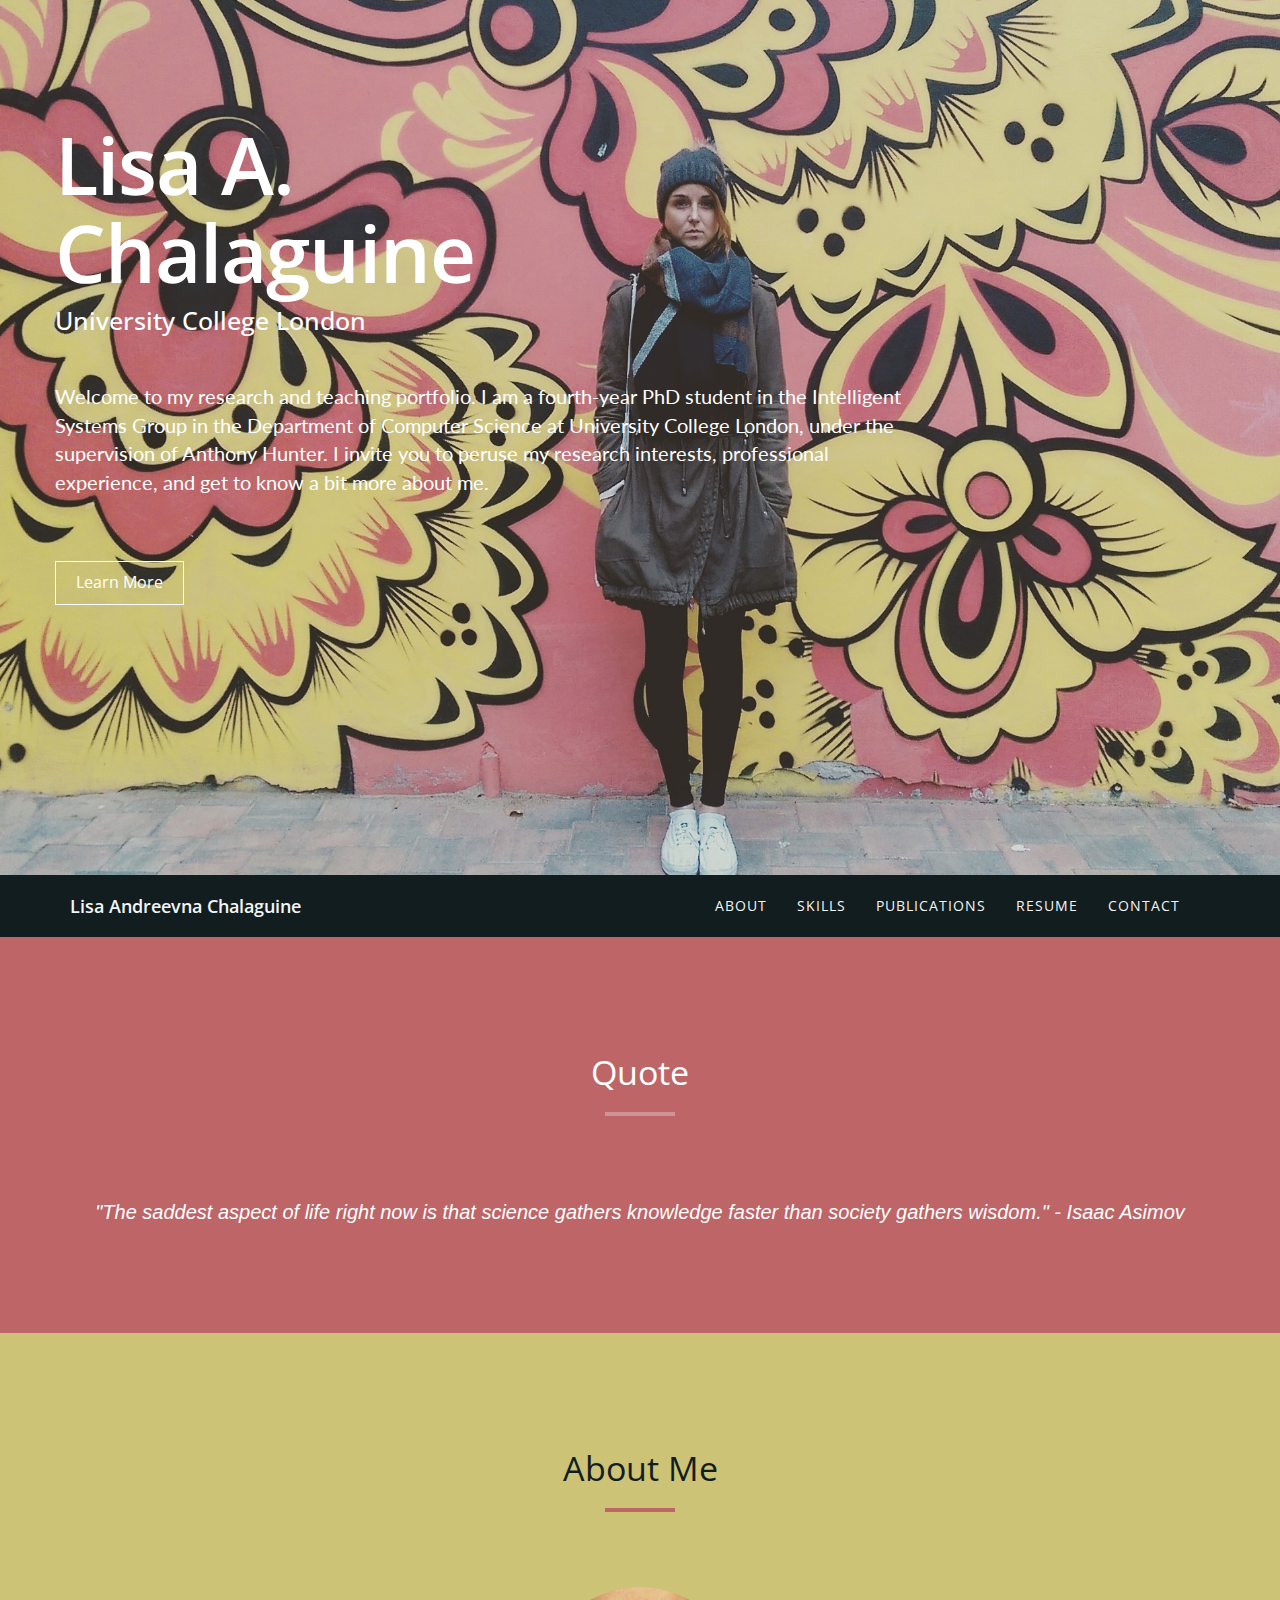
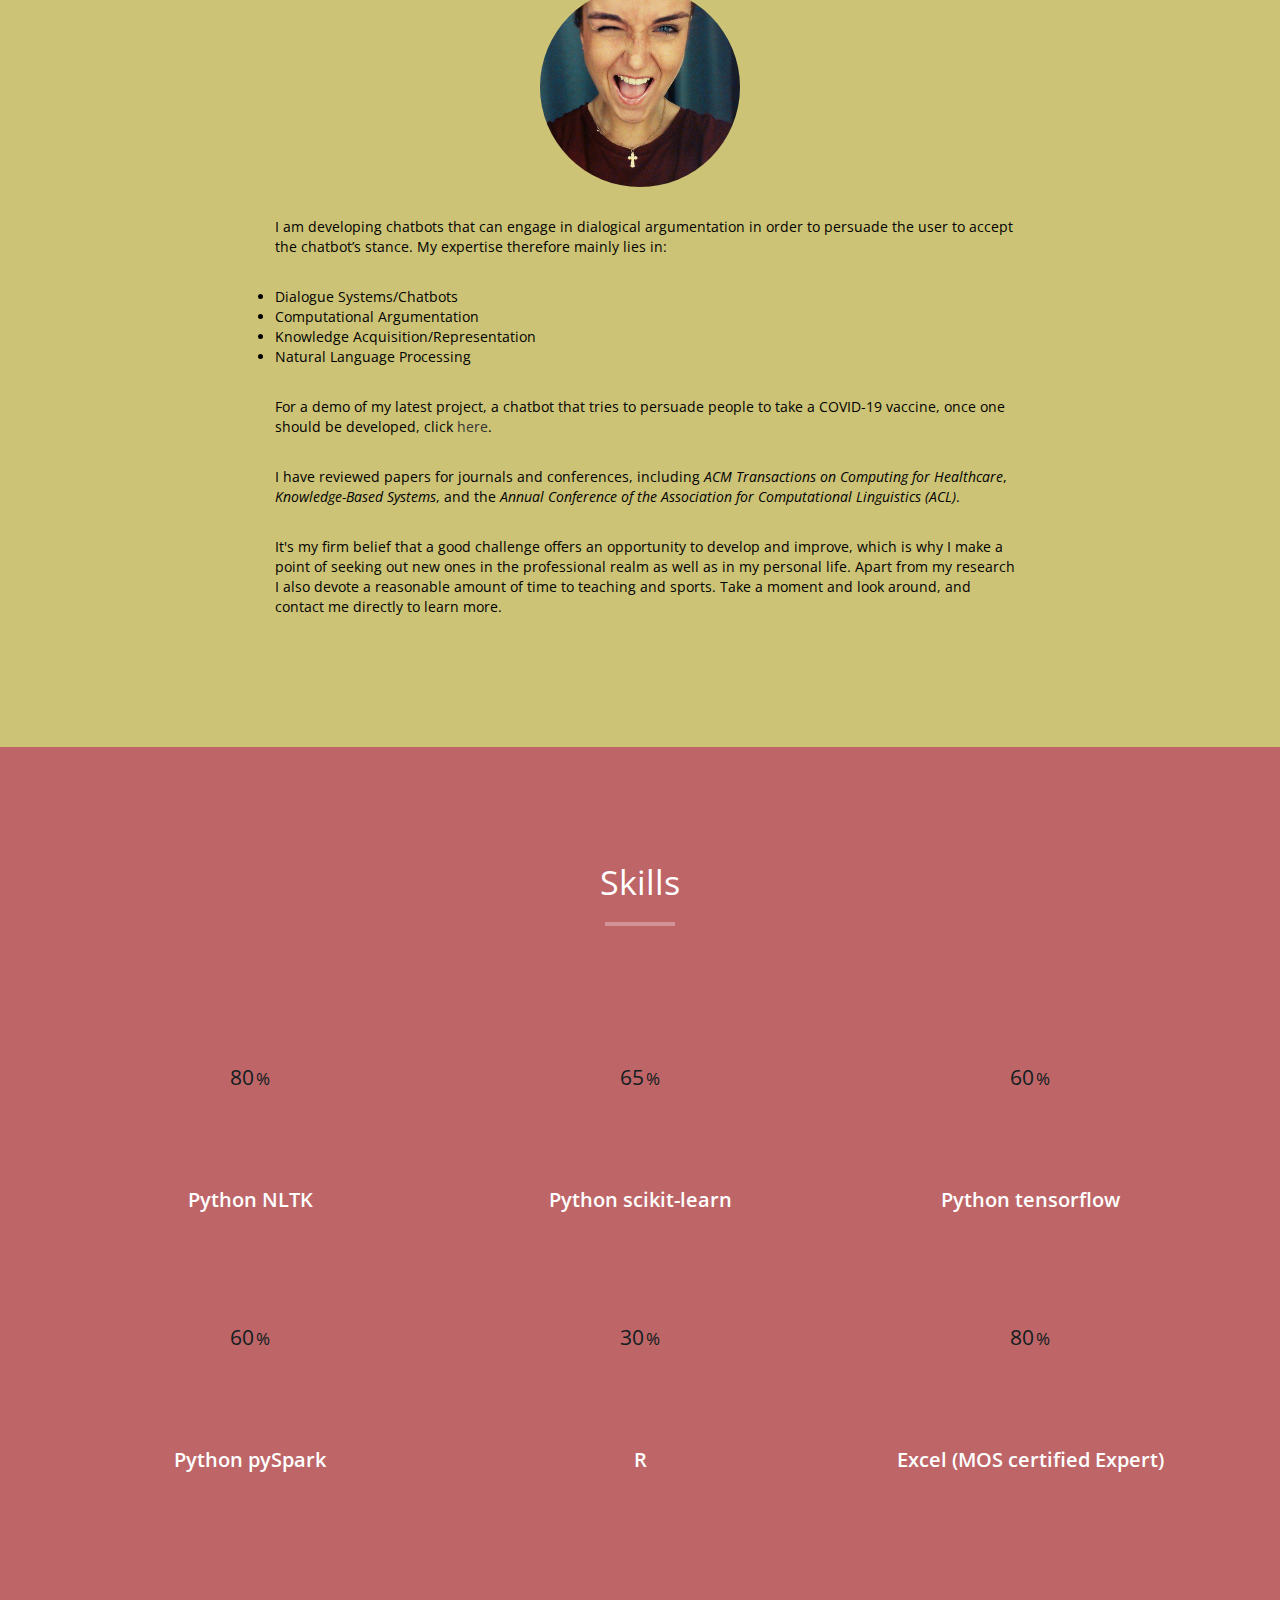
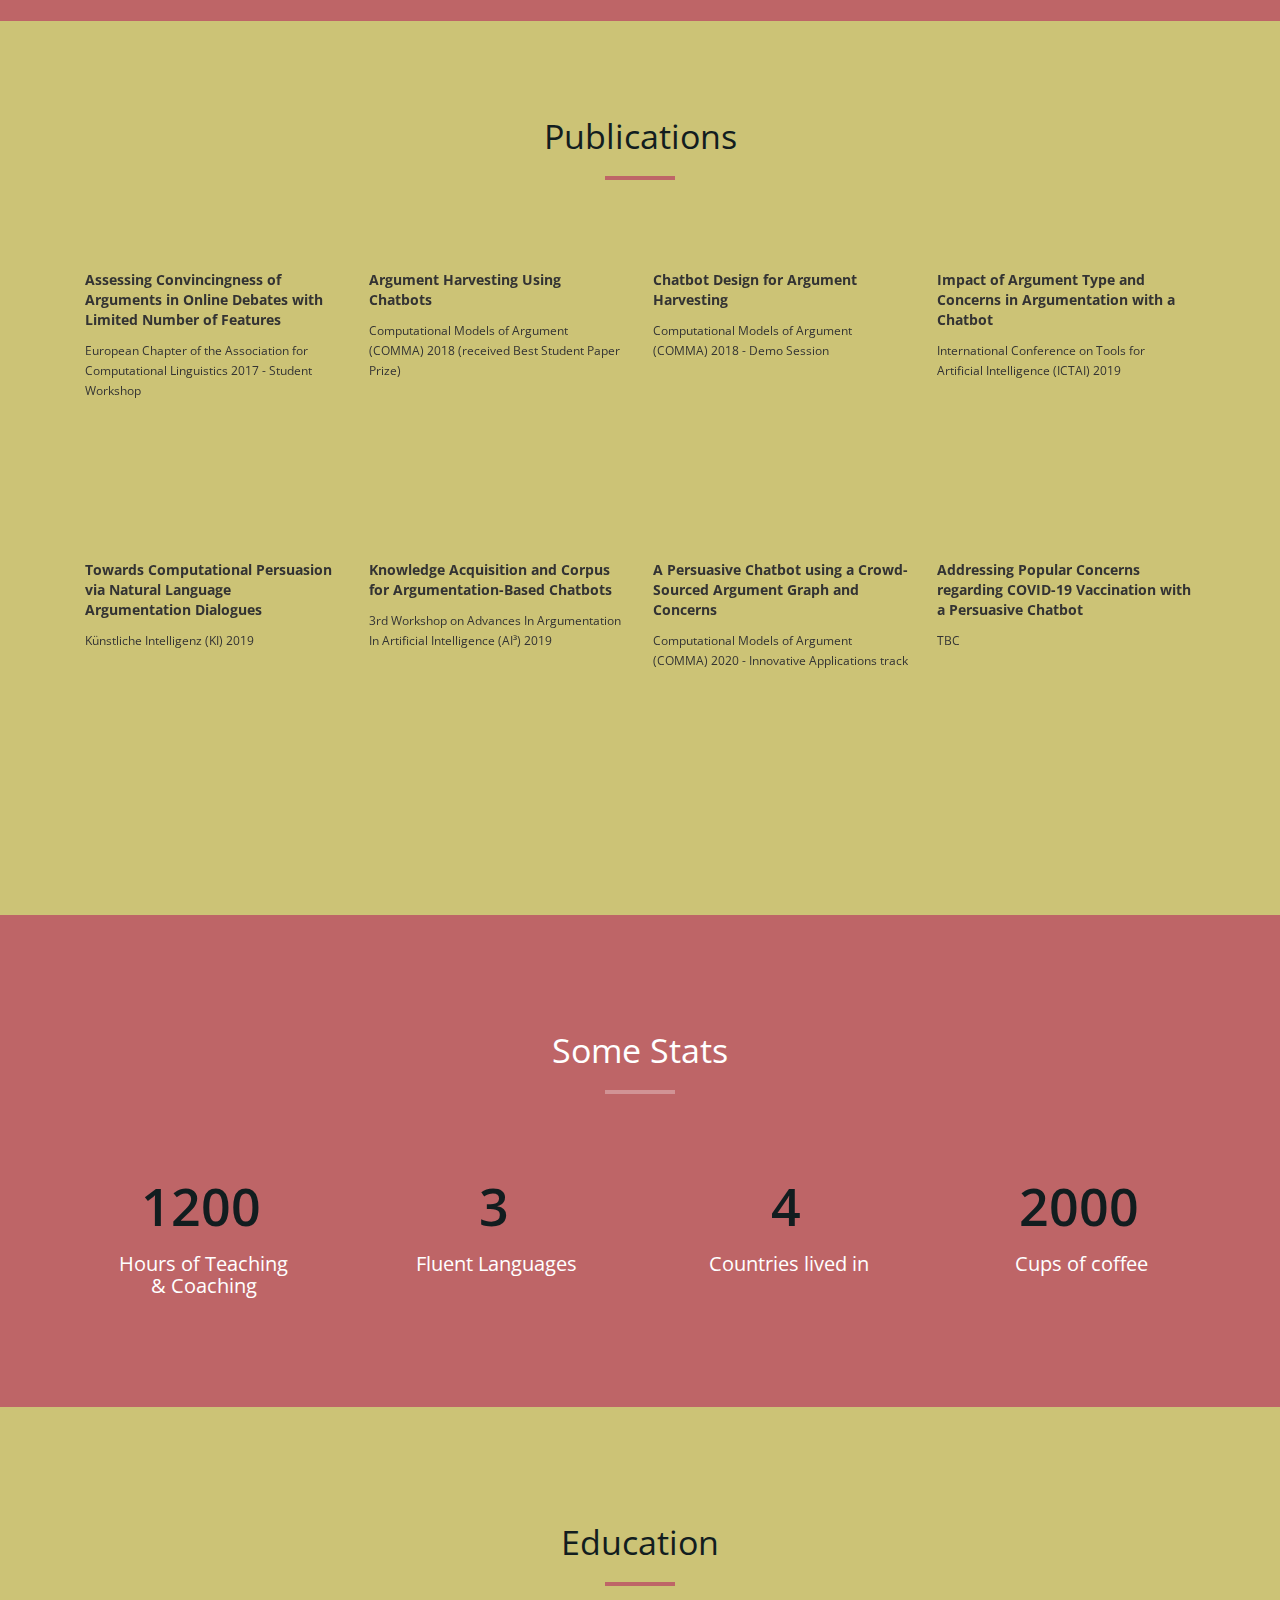
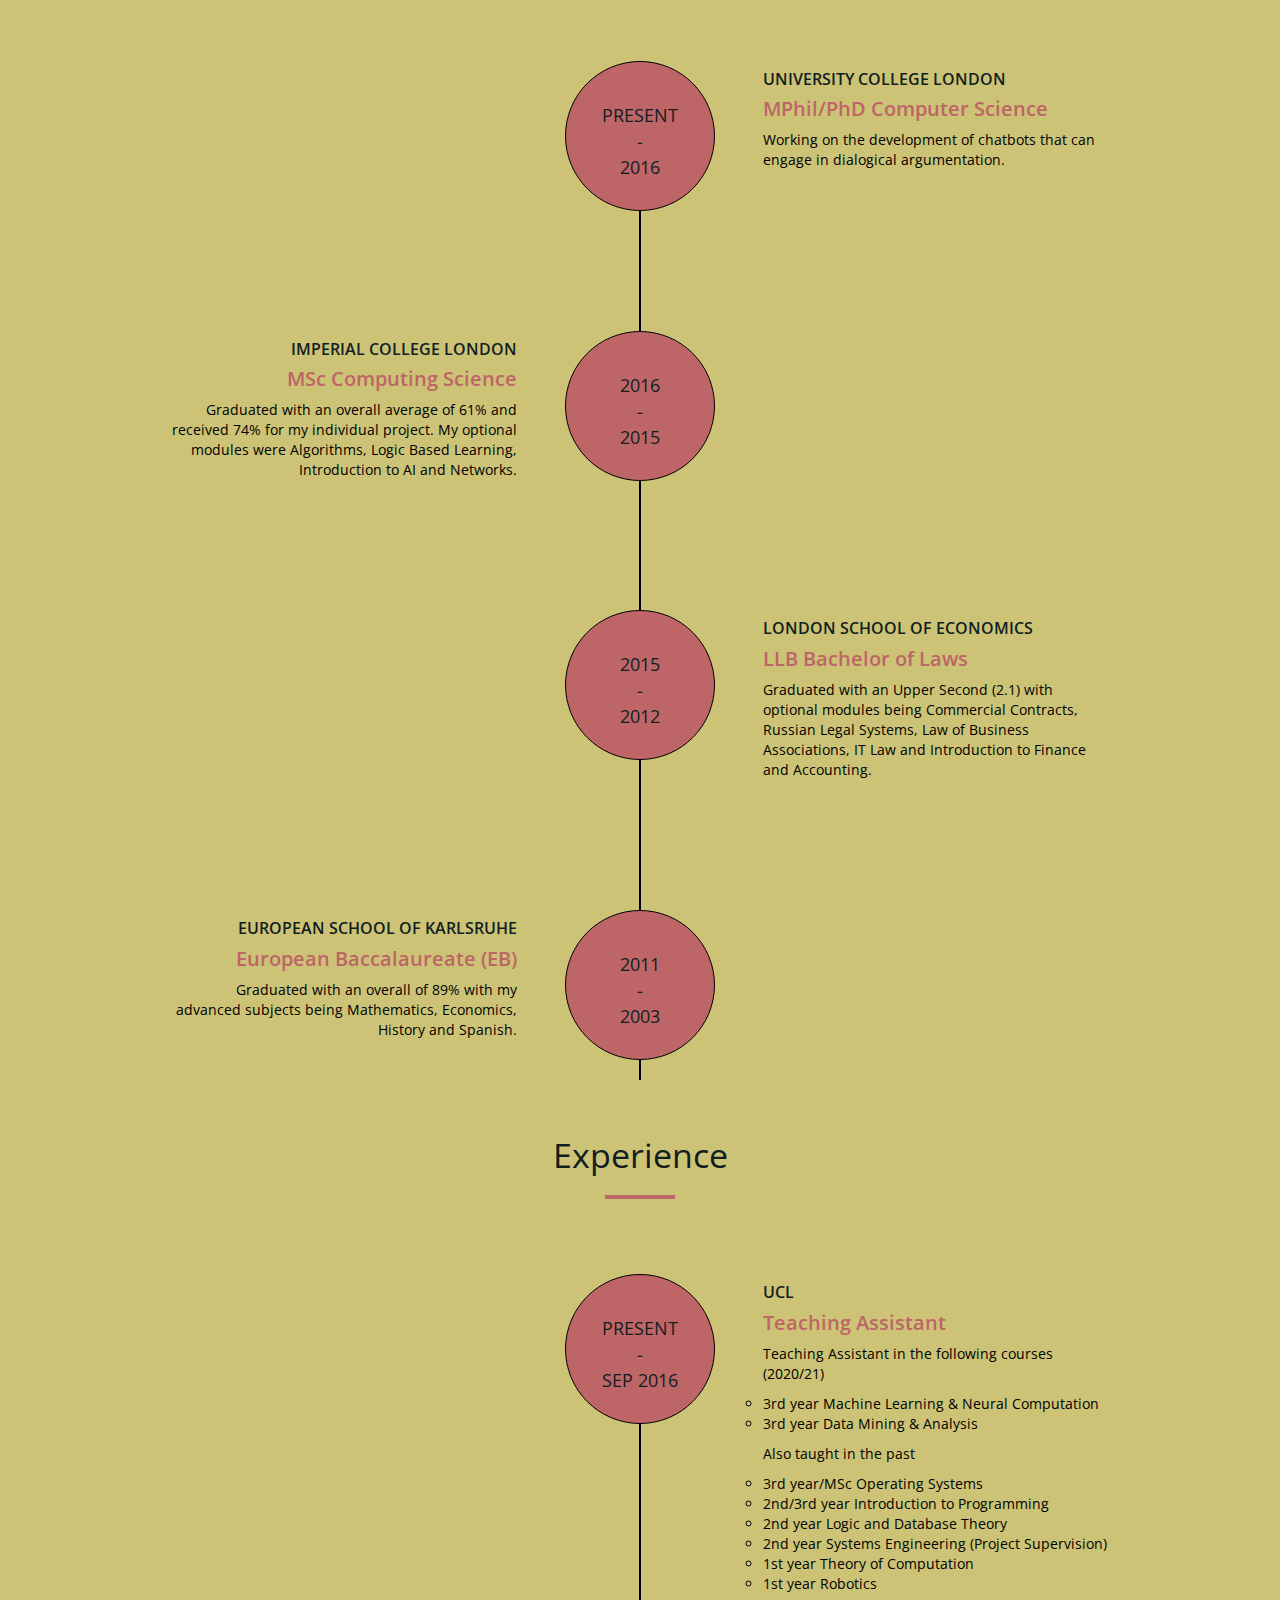
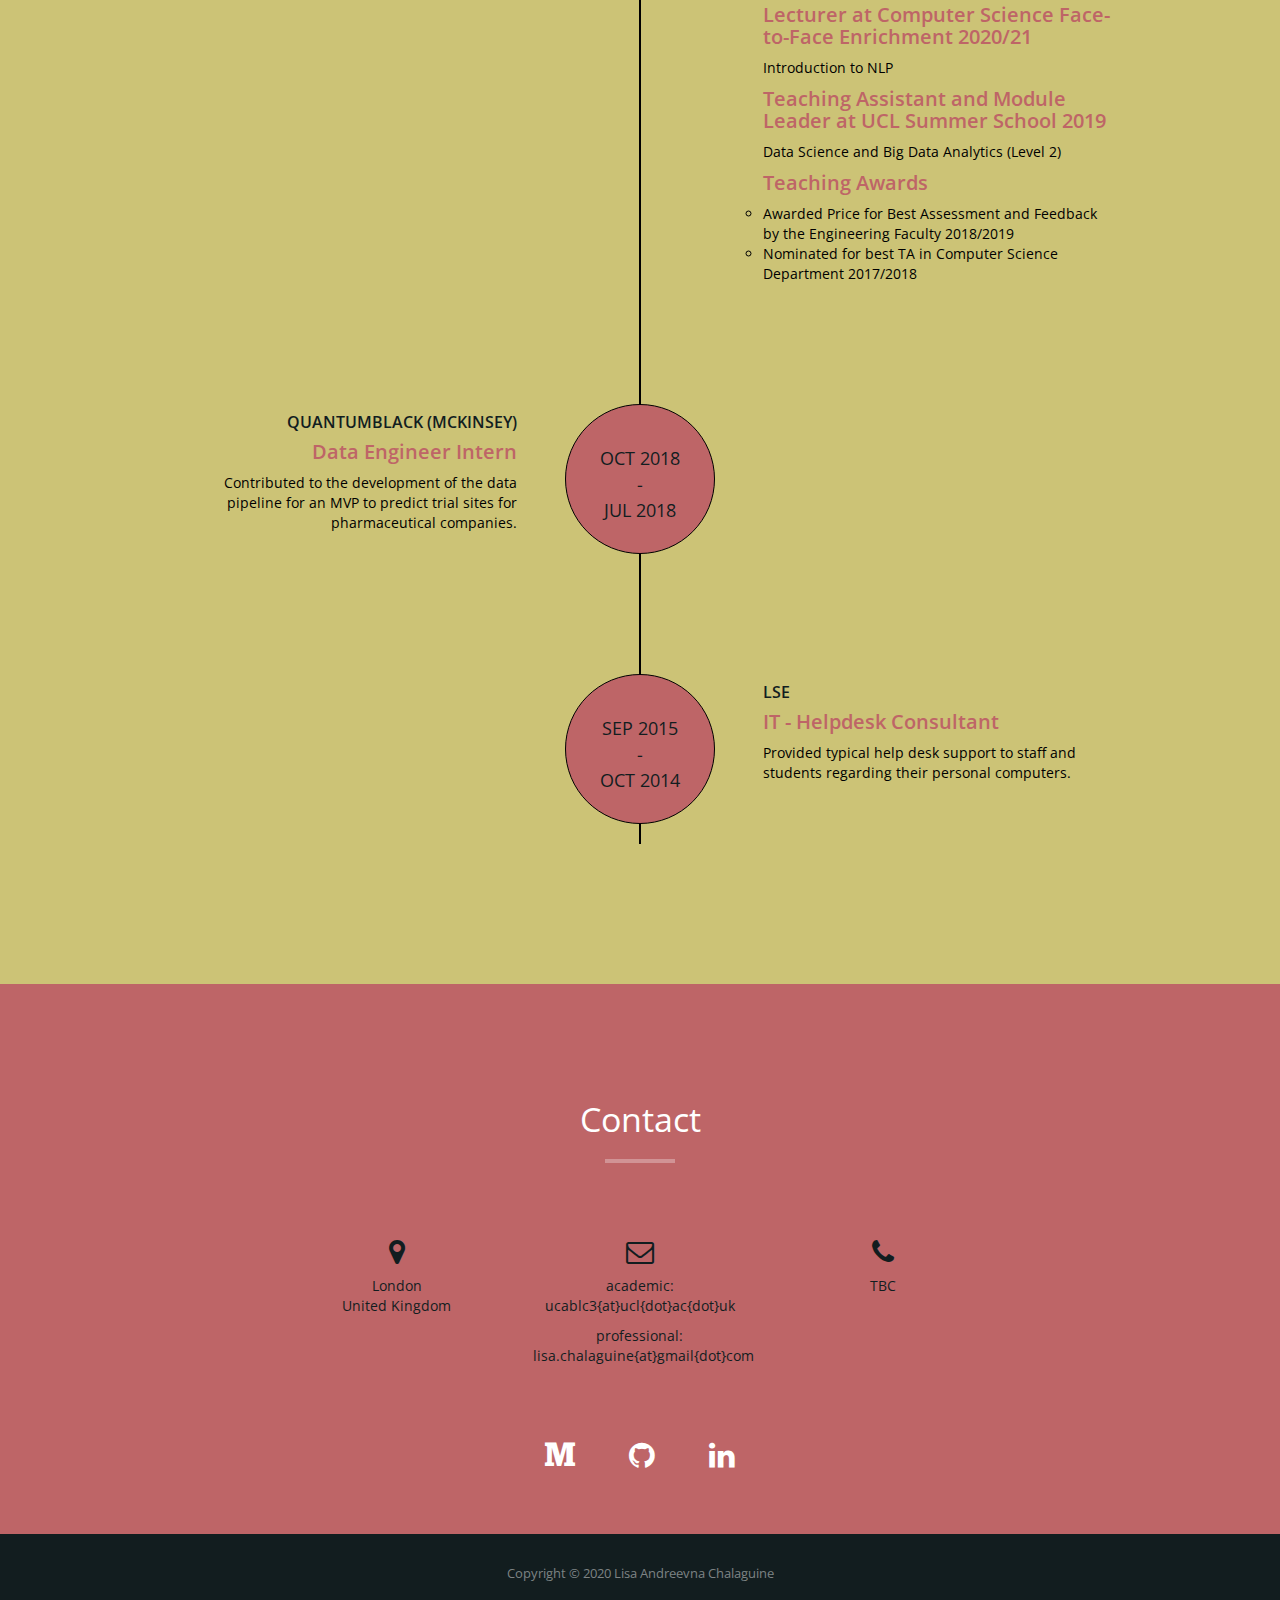
==== commit c1825d9b: "Update index.html" ====
--- a/index.html
+++ b/index.html
@@ -279,6 +279,17 @@
              </a>
           </div>
         </div>
+          
+          
+          <div class="col-sm-6 col-md-3 col-lg-3 pub">
+          <div class="portfolio-item">
+            <div class="hover-bg"> <a href="img/paper8.pdf" title="paper" rel="pdf">
+
+                <p><b>  Addressing Popular Concerns regarding  COVID-19 Vaccination with a Persuasive Chatbot</b></p>
+                <small> TBC</small> </div>
+             </a>
+          </div>
+        </div>
 
 
 
@@ -310,8 +321,8 @@
         </div>
       </div>
       <div class="col-md-3 col-sm-3 wow fadeInDown" data-wow-delay="800ms">
-        <div class="achievement-box"> <span class="count">8.5</span>
-          <h4>Points per game (Basketball)</h4>
+        <div class="achievement-box"> <span class="count">2000</span>
+          <h4>Cups of coffee</h4>
         </div>
       </div>
     </div>
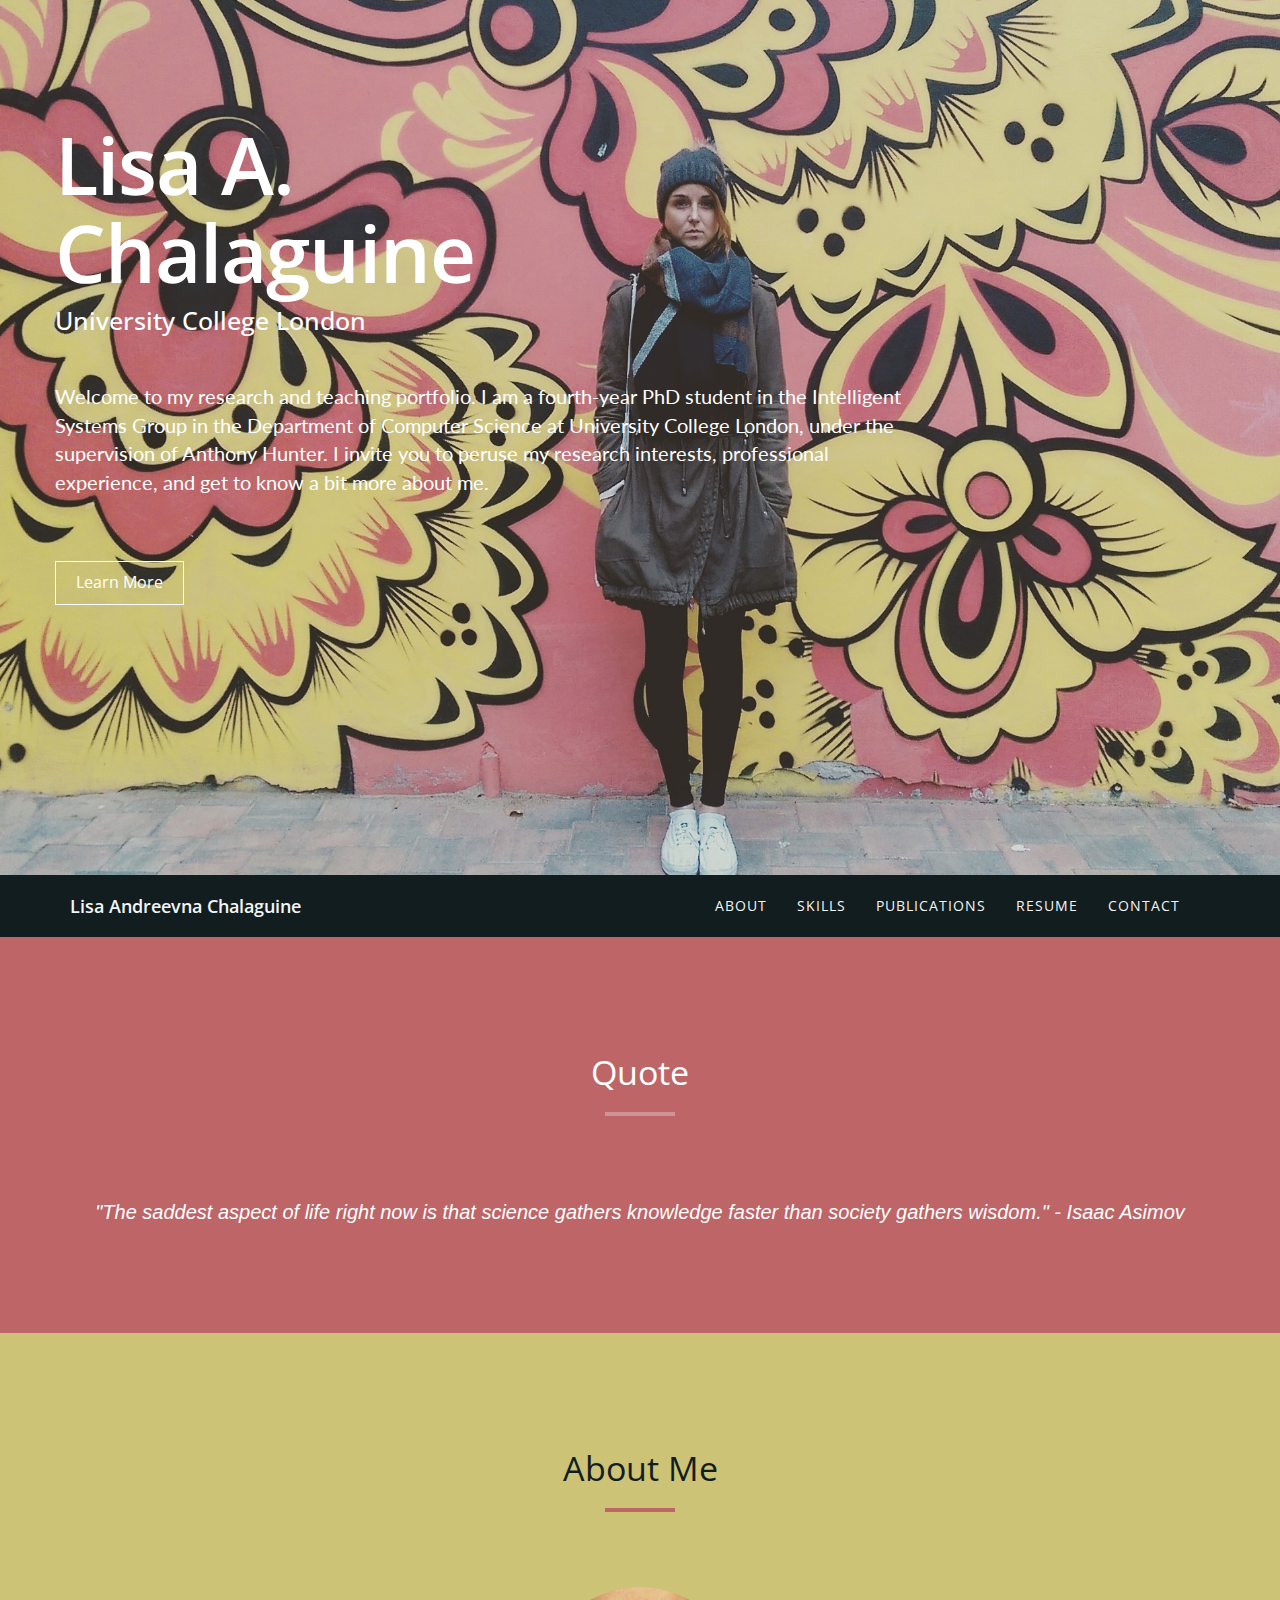
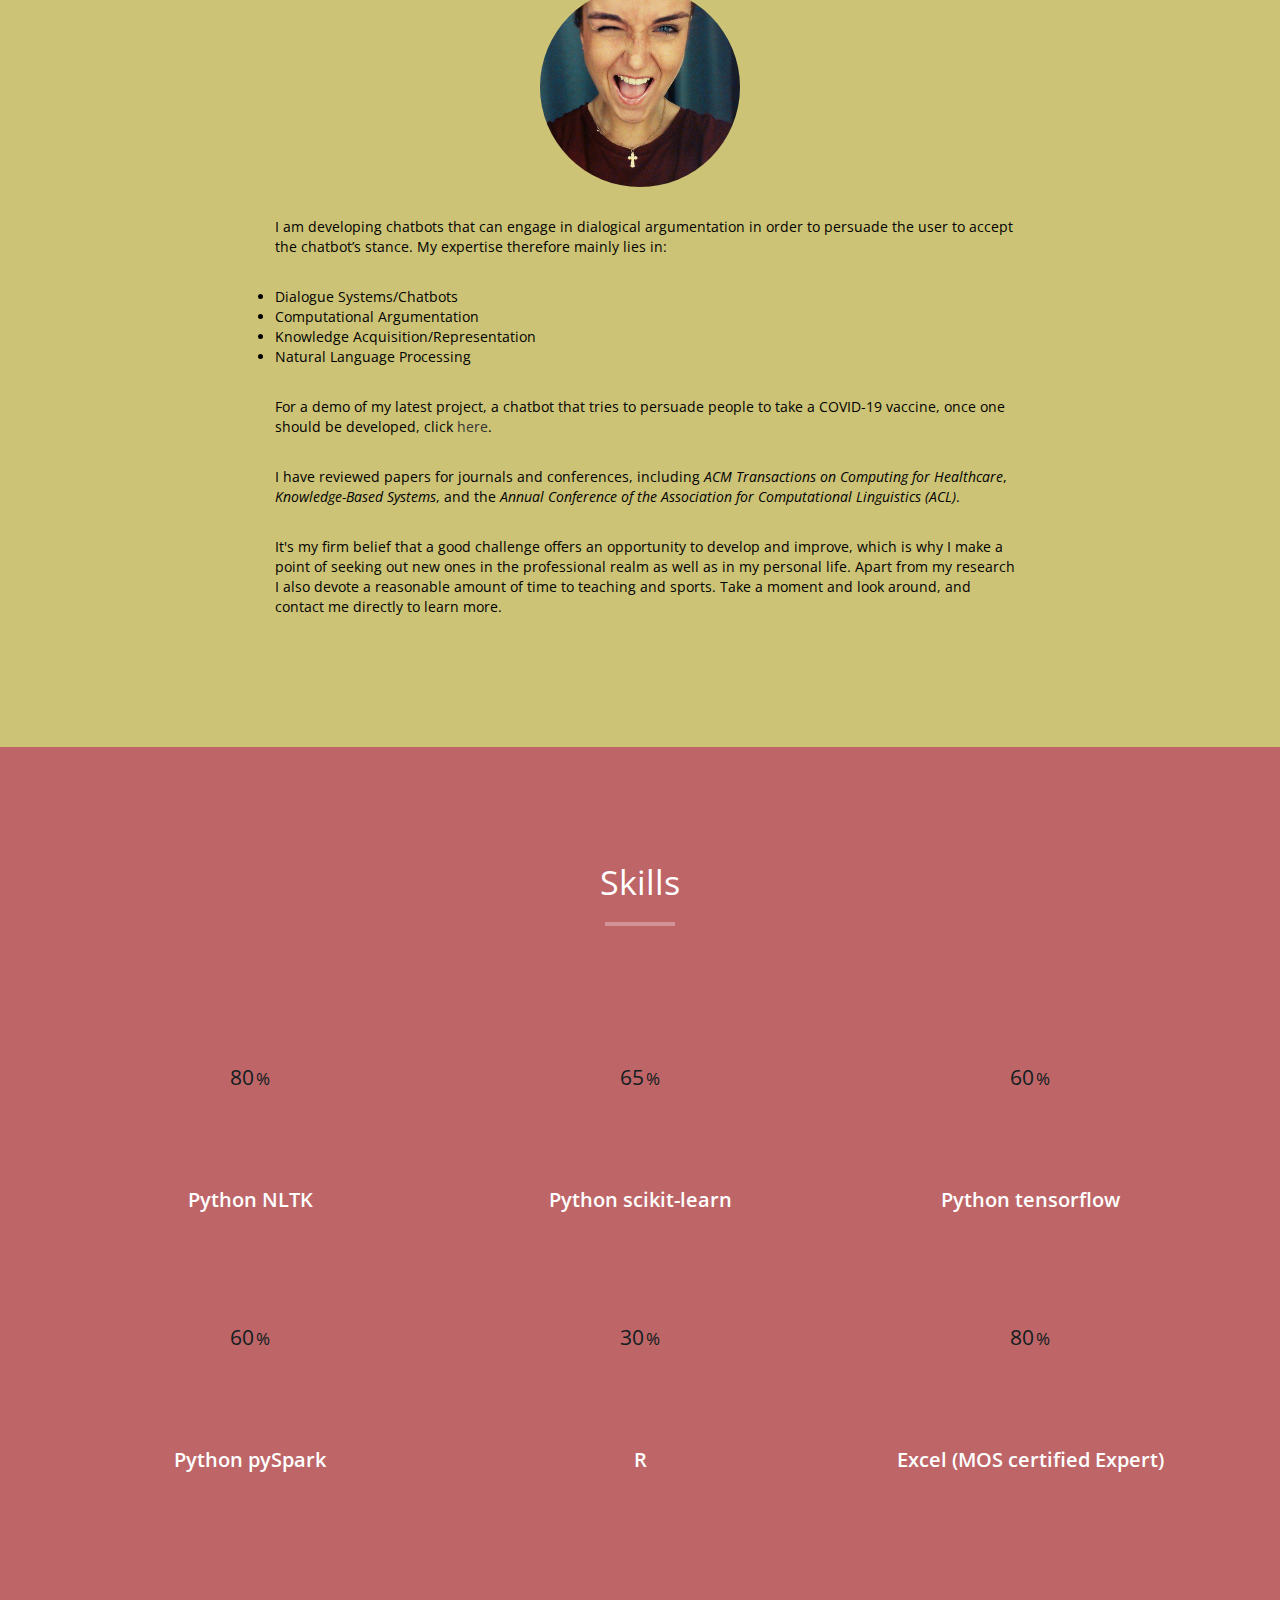
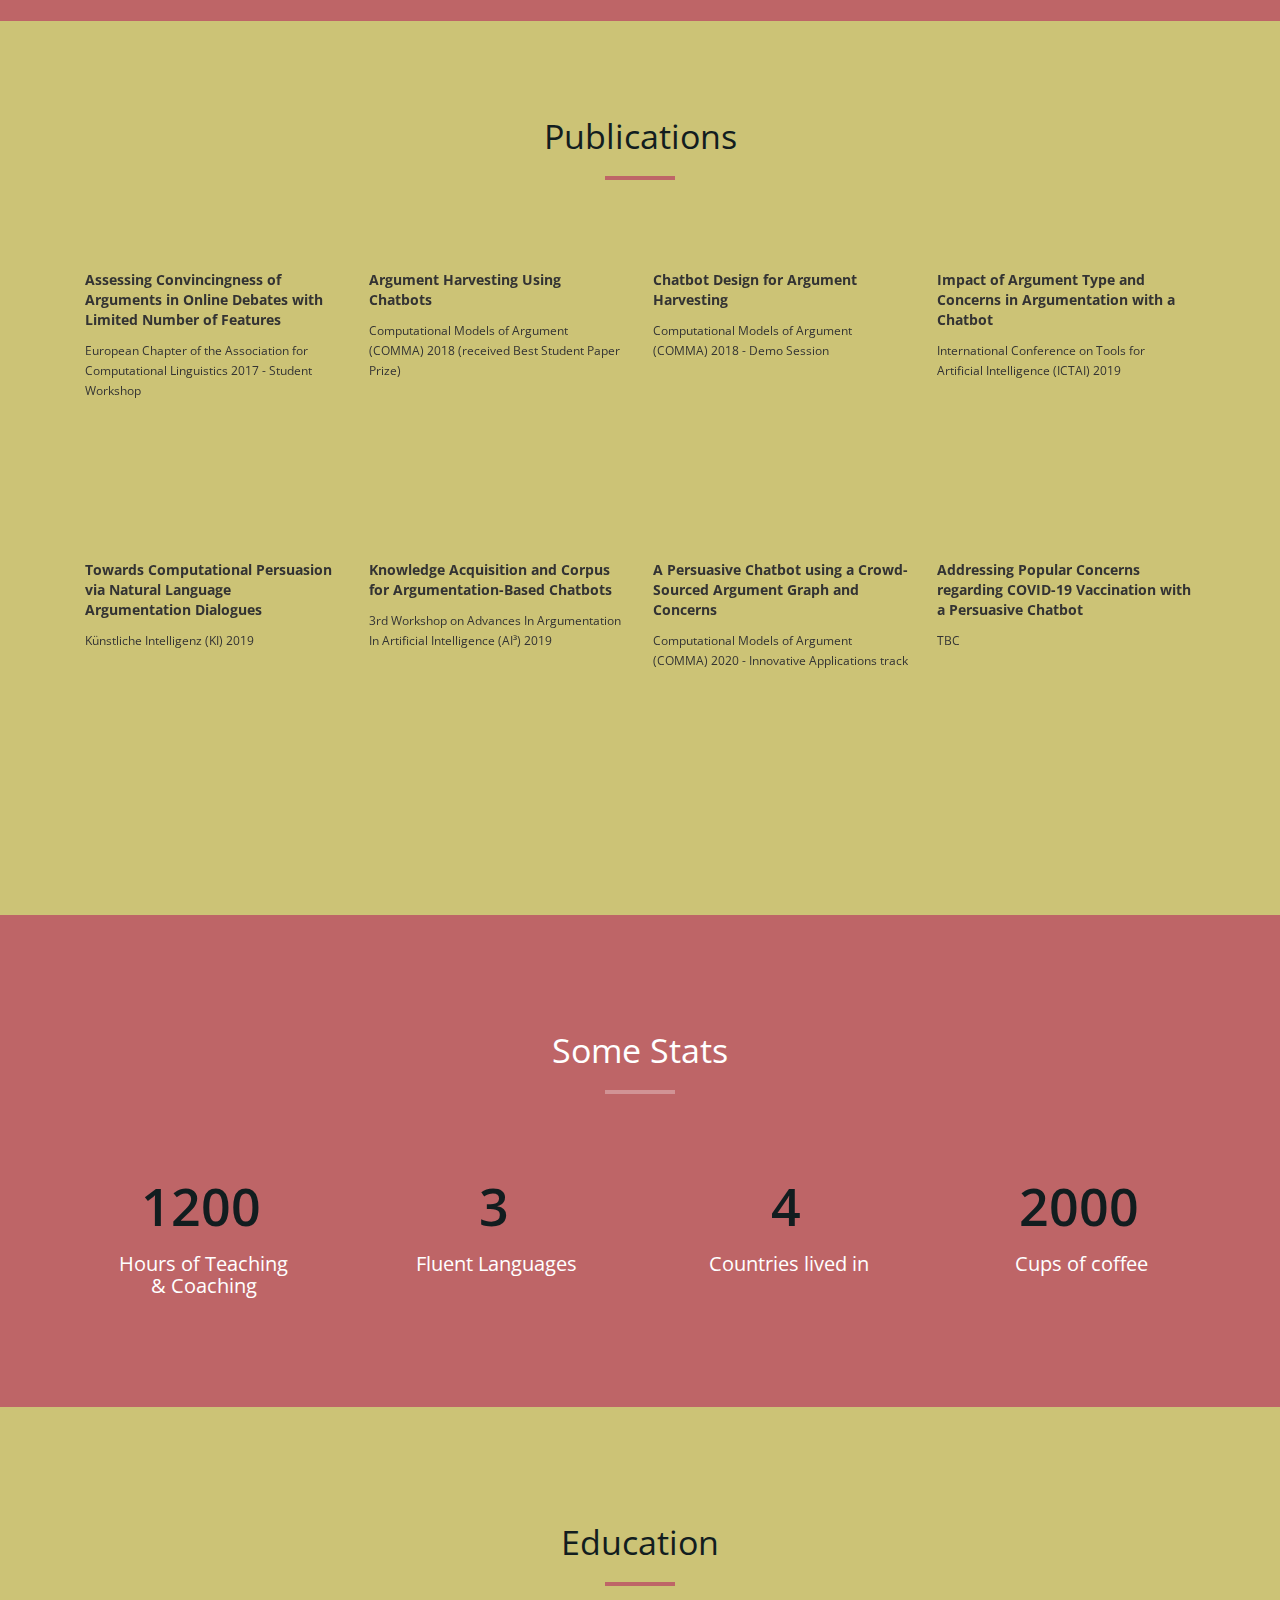
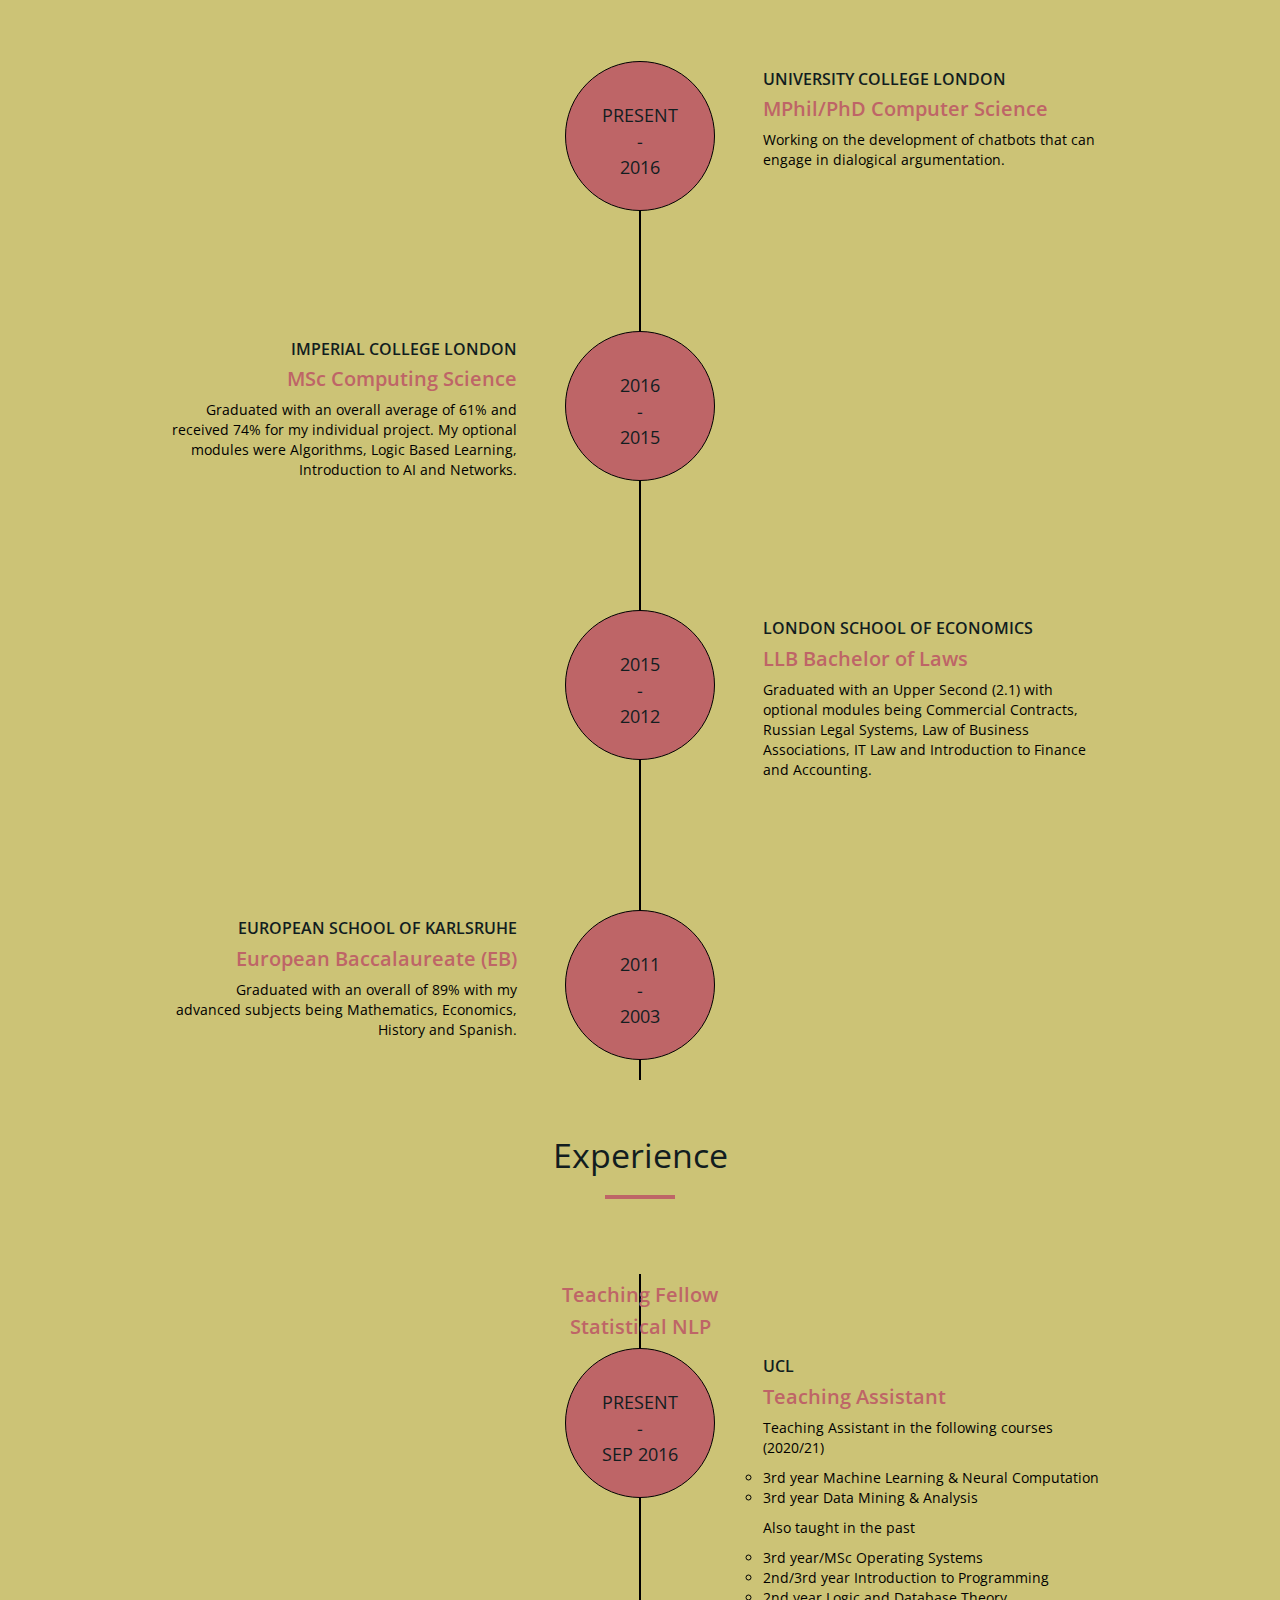
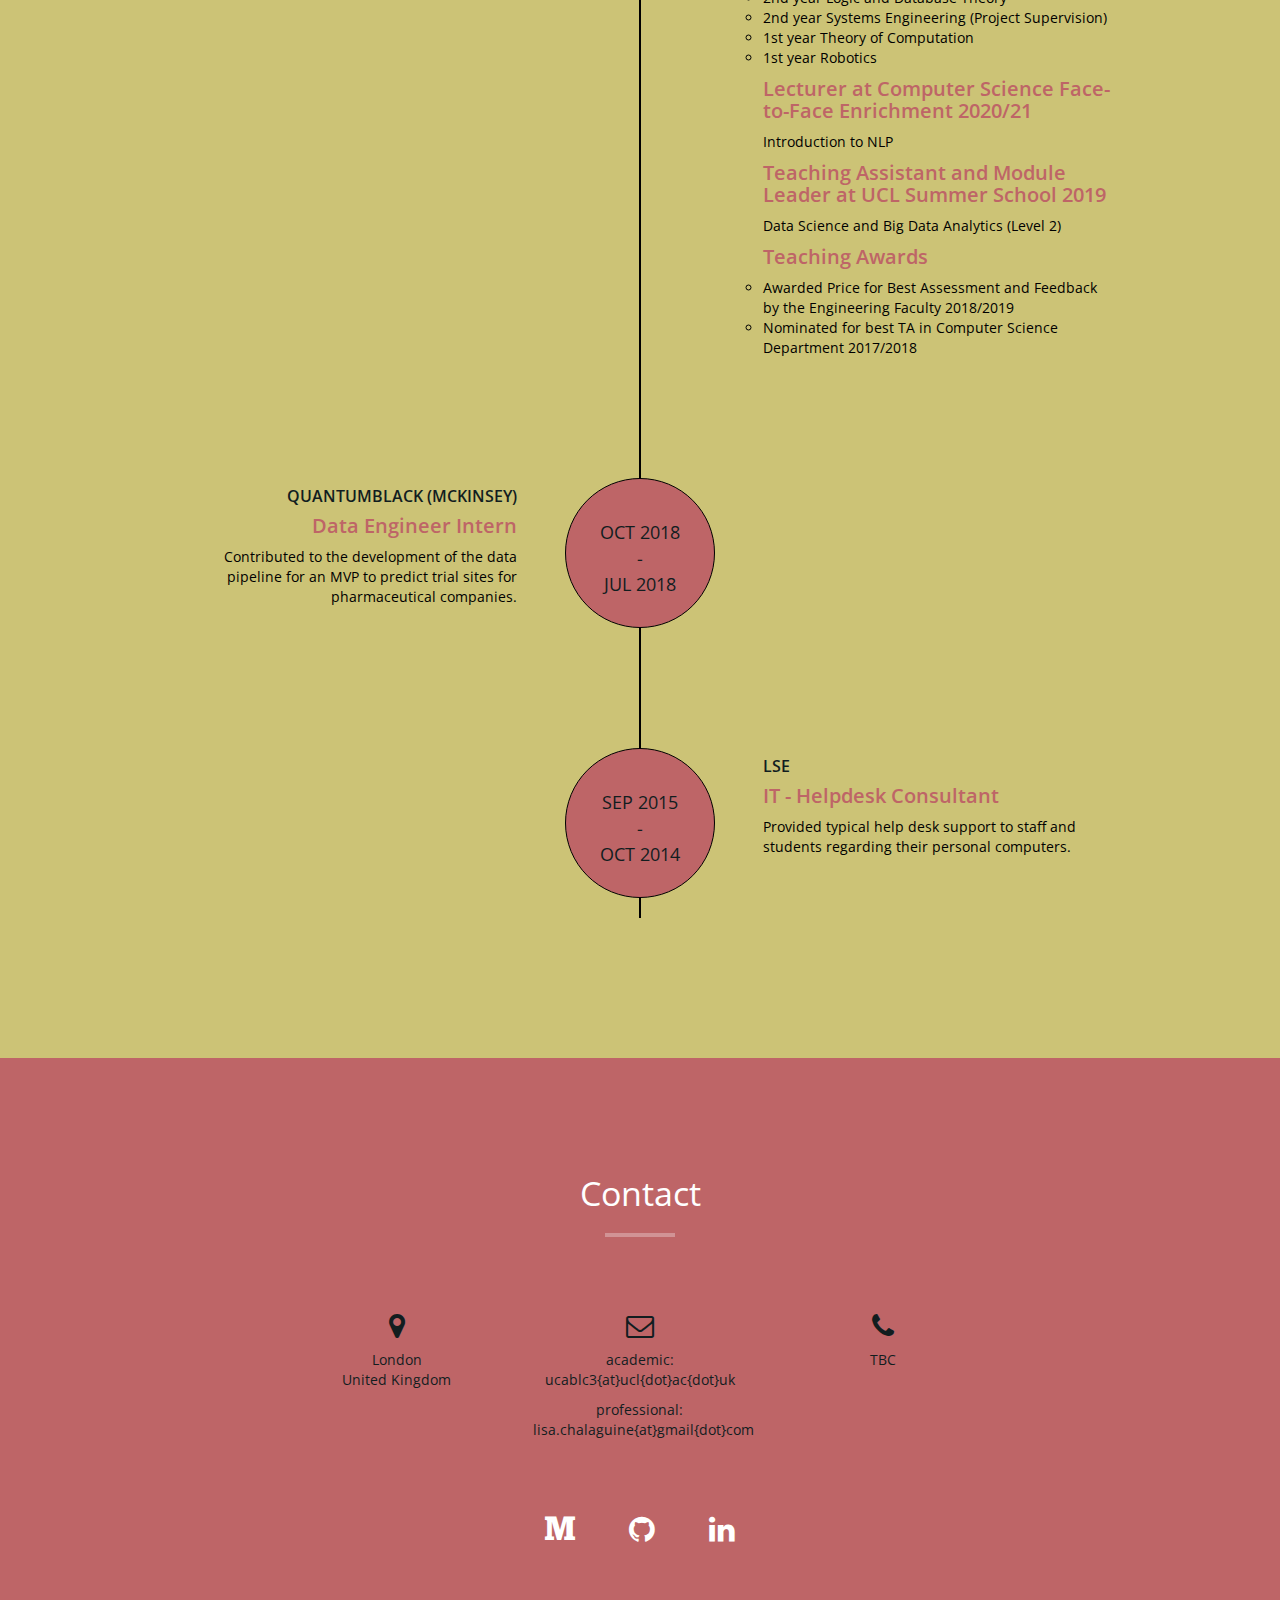
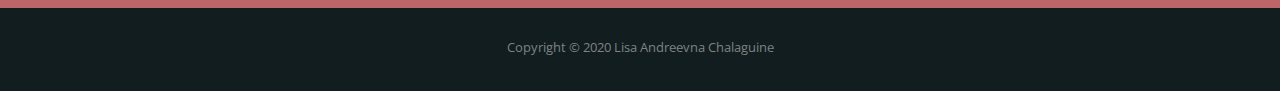
==== commit 9de113a9: "Update index.html" ====
--- a/index.html
+++ b/index.html
@@ -431,8 +431,26 @@
       <div class="col-lg-12">
         <ul class="timeline">
 
+            
 
           <li class="timeline-inverted">
+              
+              
+                
+                <div class="timeline-heading">
+                <h4></h4>
+                <h4 class="subheading">Teaching Fellow</h4>
+              </div>
+
+          
+
+              <div class="timeline-heading">
+                <h4></h4>
+                <h4 class="subheading">Statistical NLP </h4>
+              </div>
+              
+              
+              
             <div class="timeline-image">
               <h4>Present <br>
                 - <br>
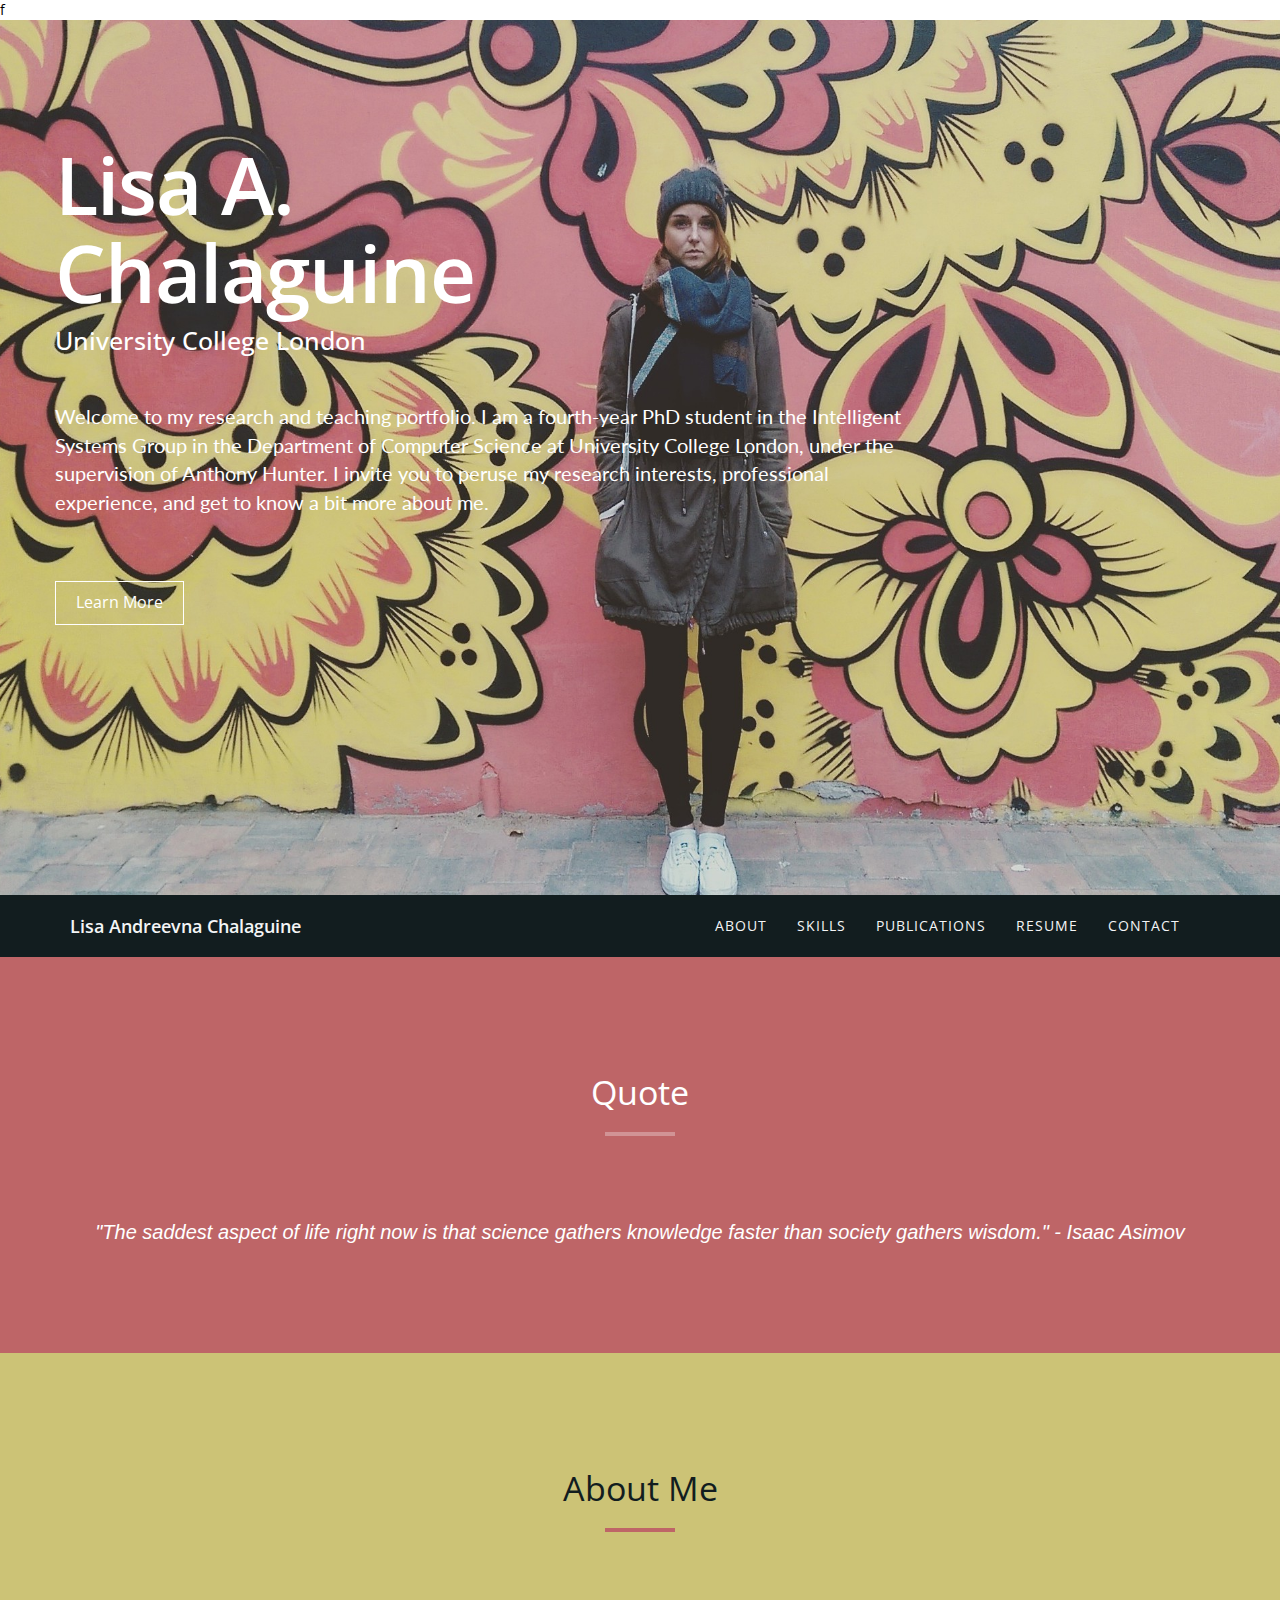
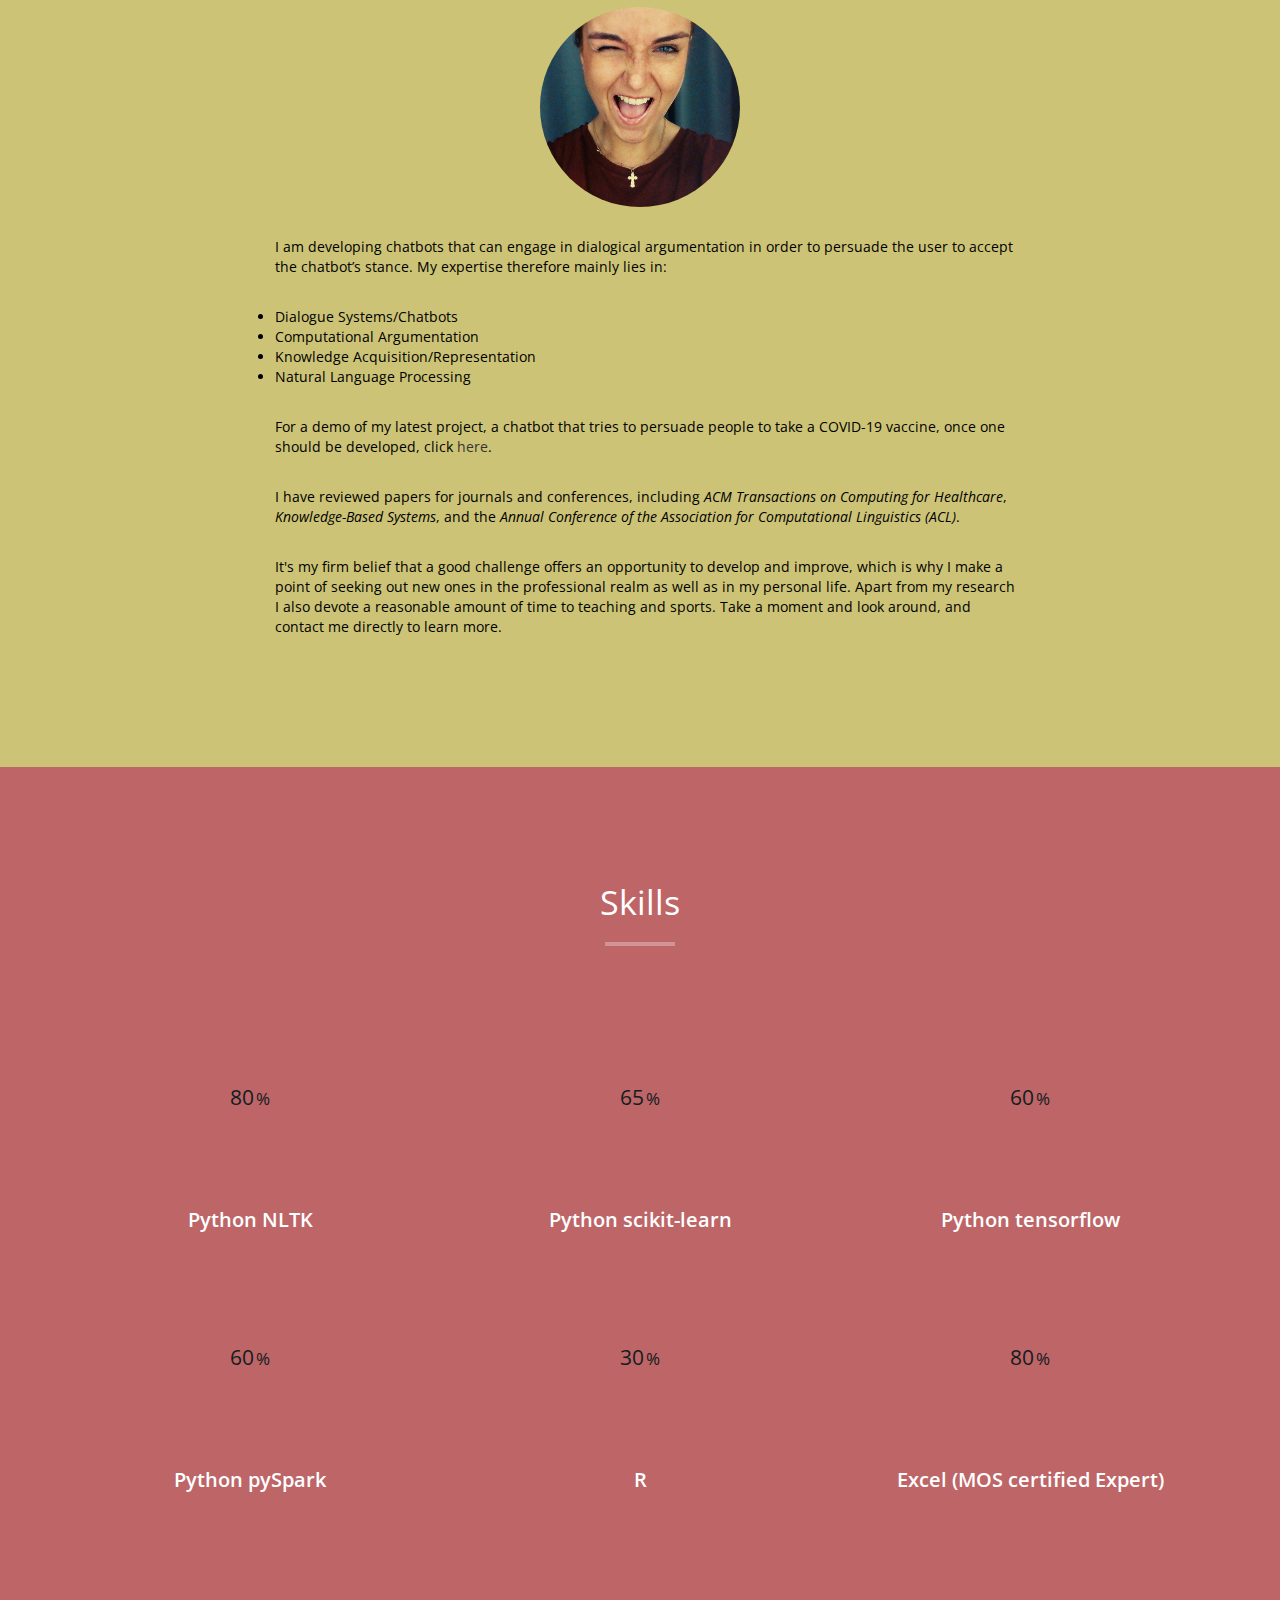
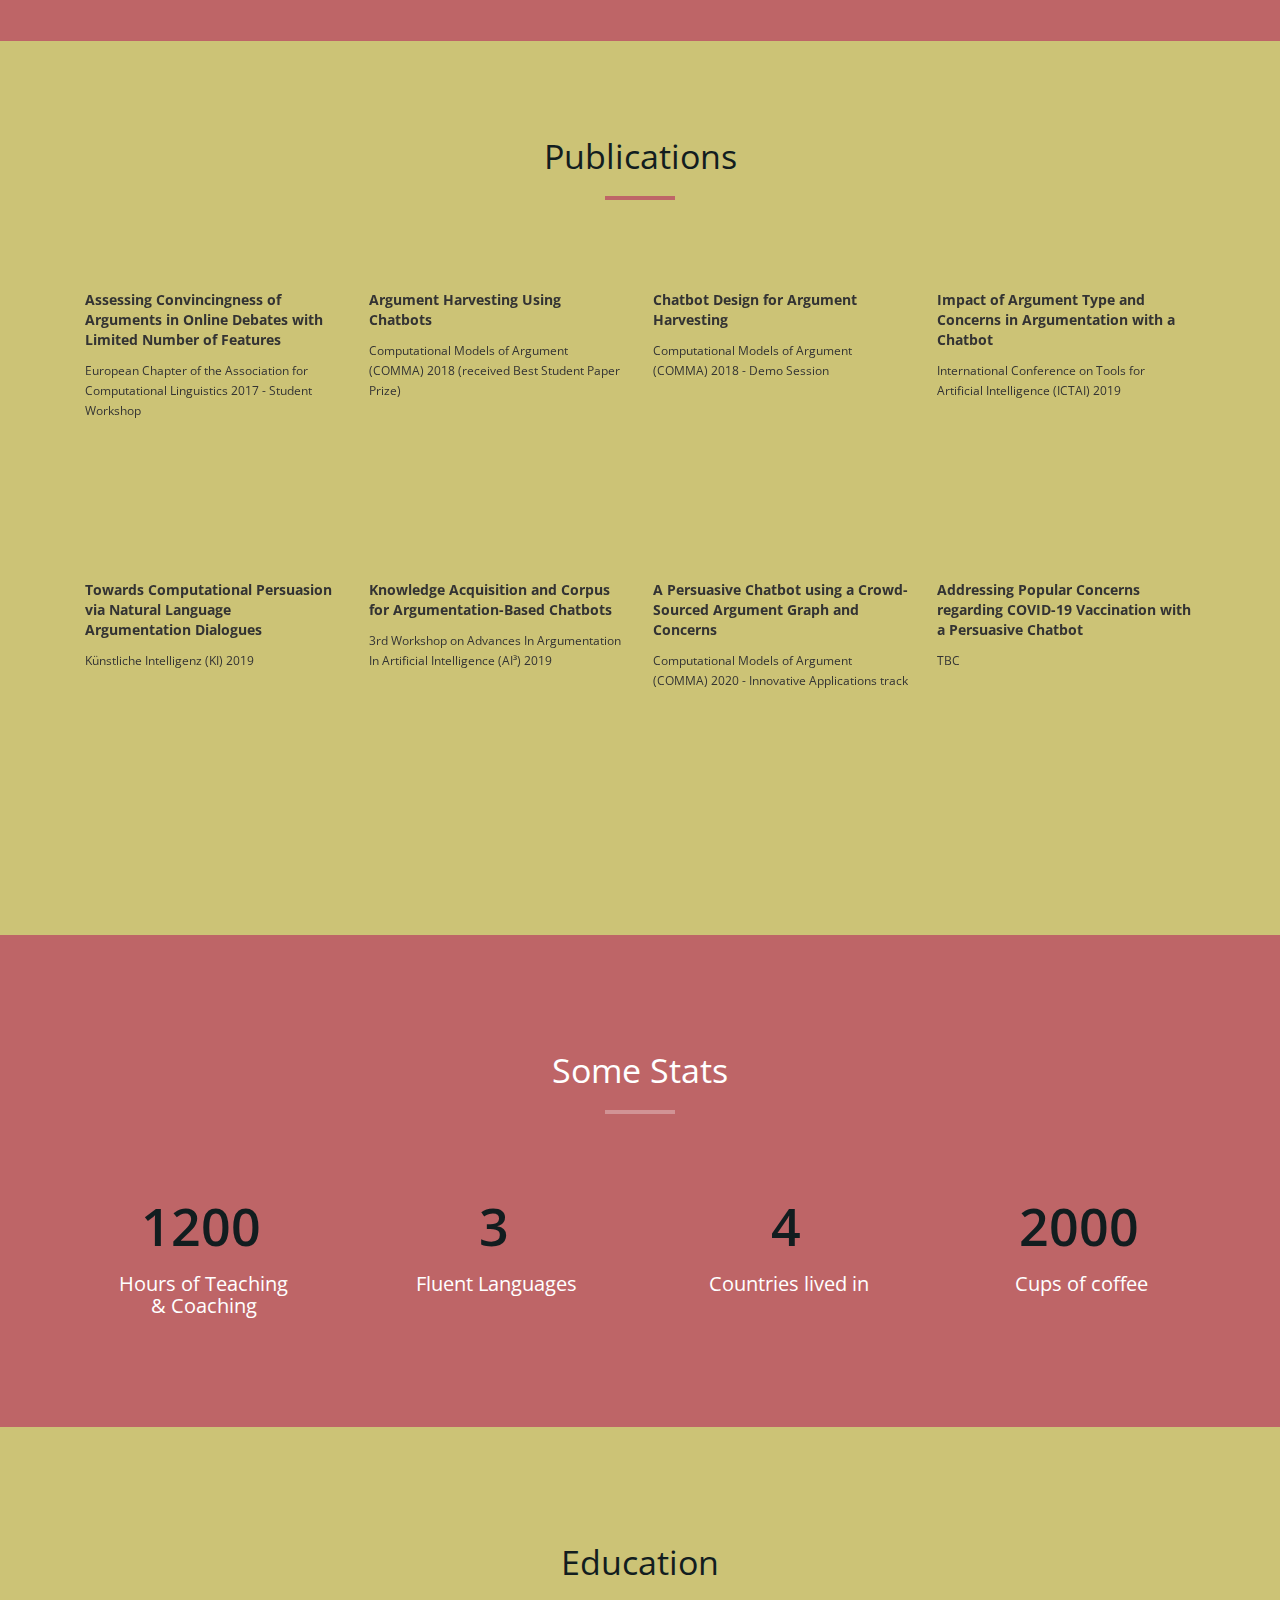
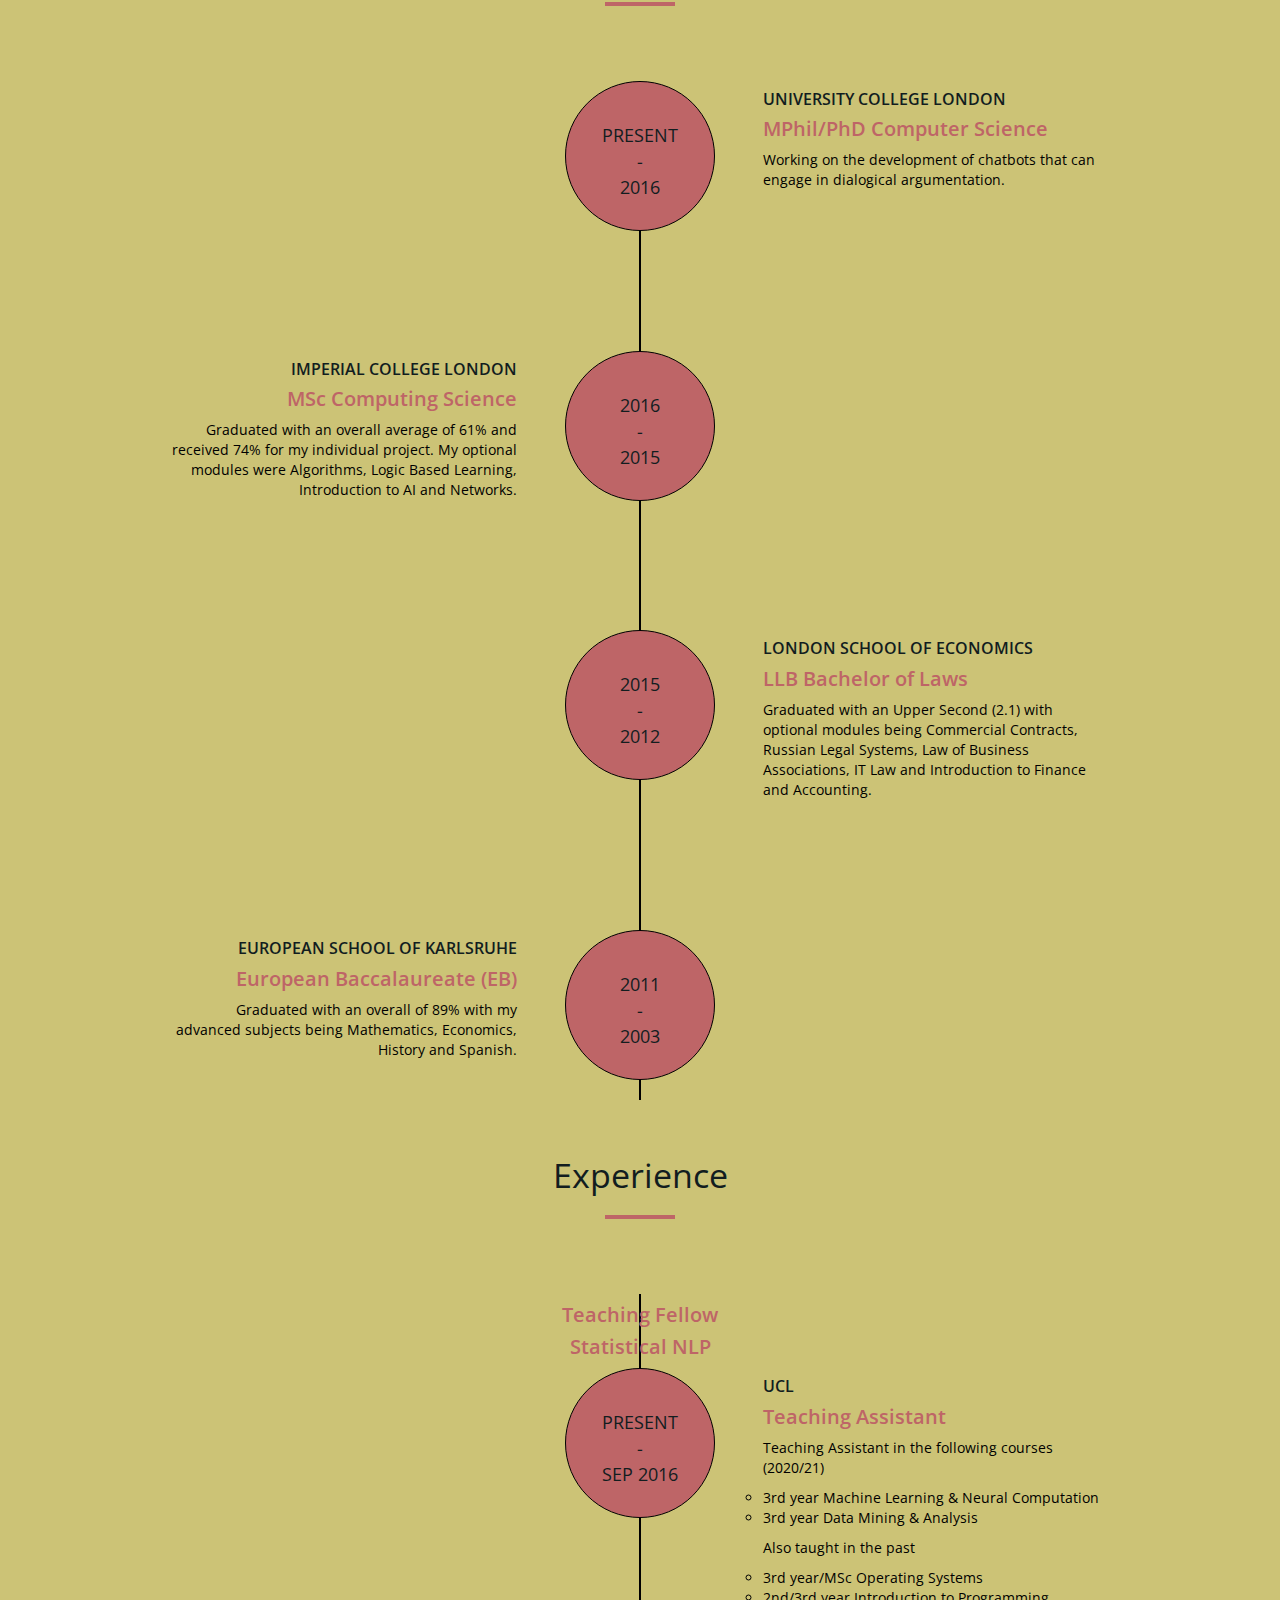
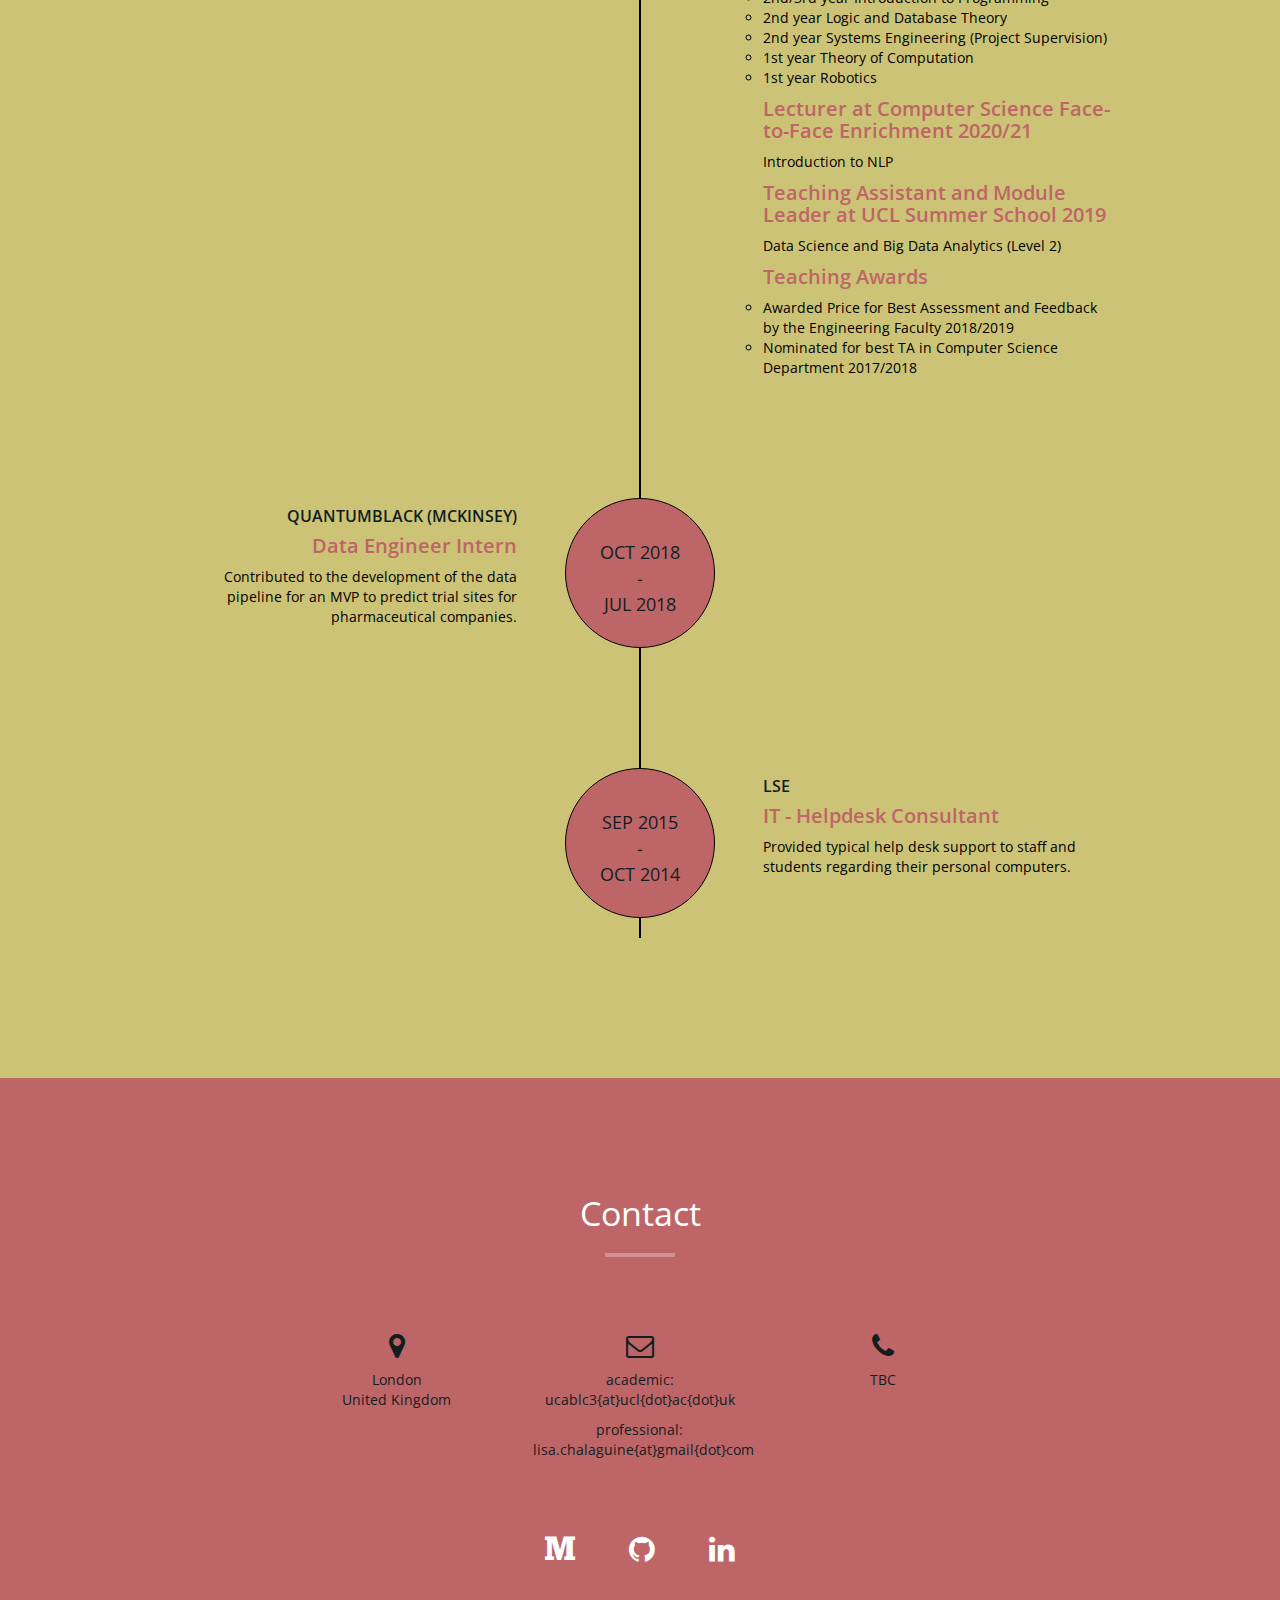
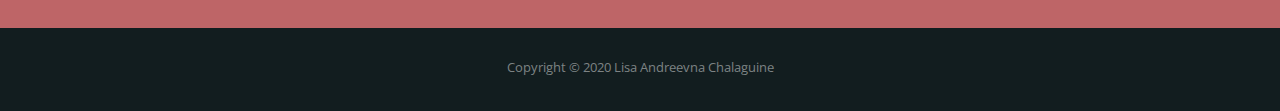
==== commit 173b9aec: "Update index.html" ====
--- a/index.html
+++ b/index.html
@@ -15,7 +15,7 @@
 <link rel="apple-touch-icon" sizes="114x114" href="img/apple-touch-icon-114x114.png">
 
 <!-- Bootstrap -->
-<link rel="stylesheet" type="text/css"  href="css/bootstrap.css">
+<link rel="stylesheet" type="text/css"  href="css/bootstrap.css">f
 <link rel="stylesheet" type="text/css" href="fonts/font-awesome/css/font-awesome.css">
 
 <!-- Stylesheet
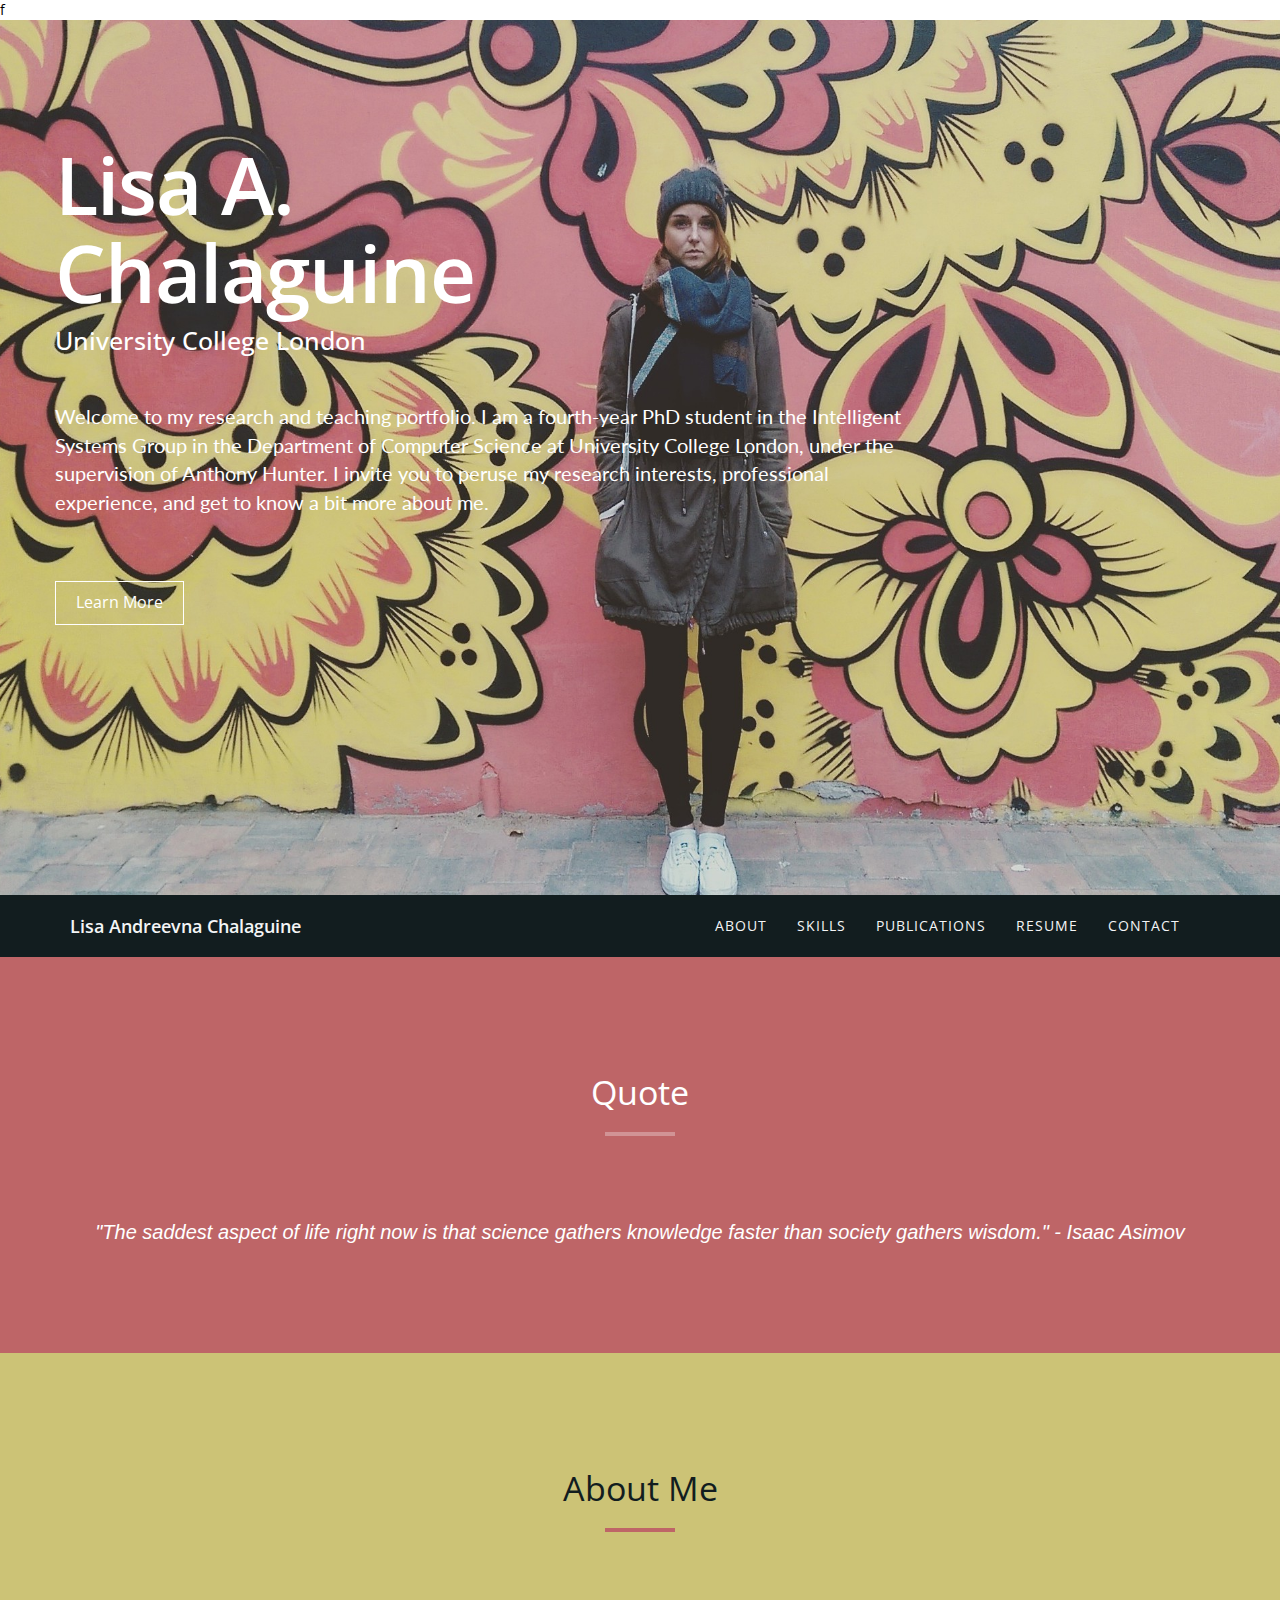
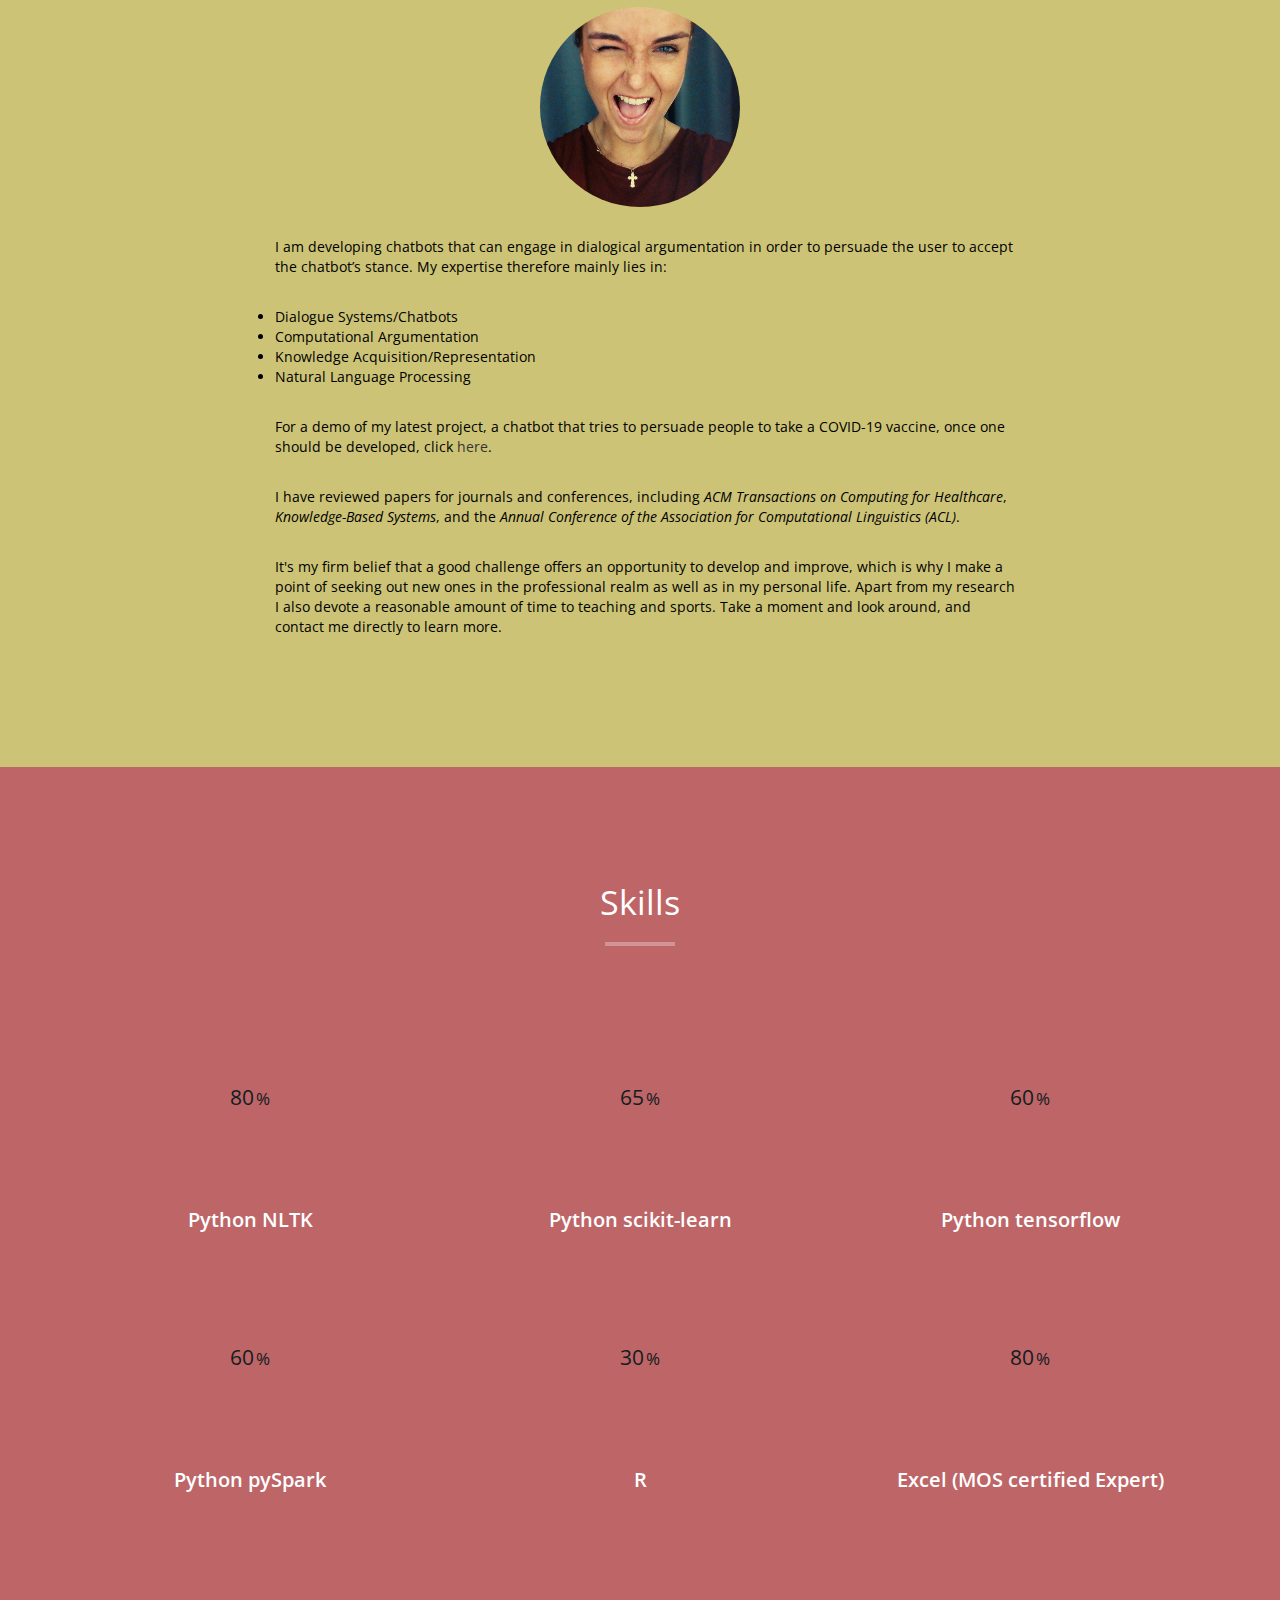
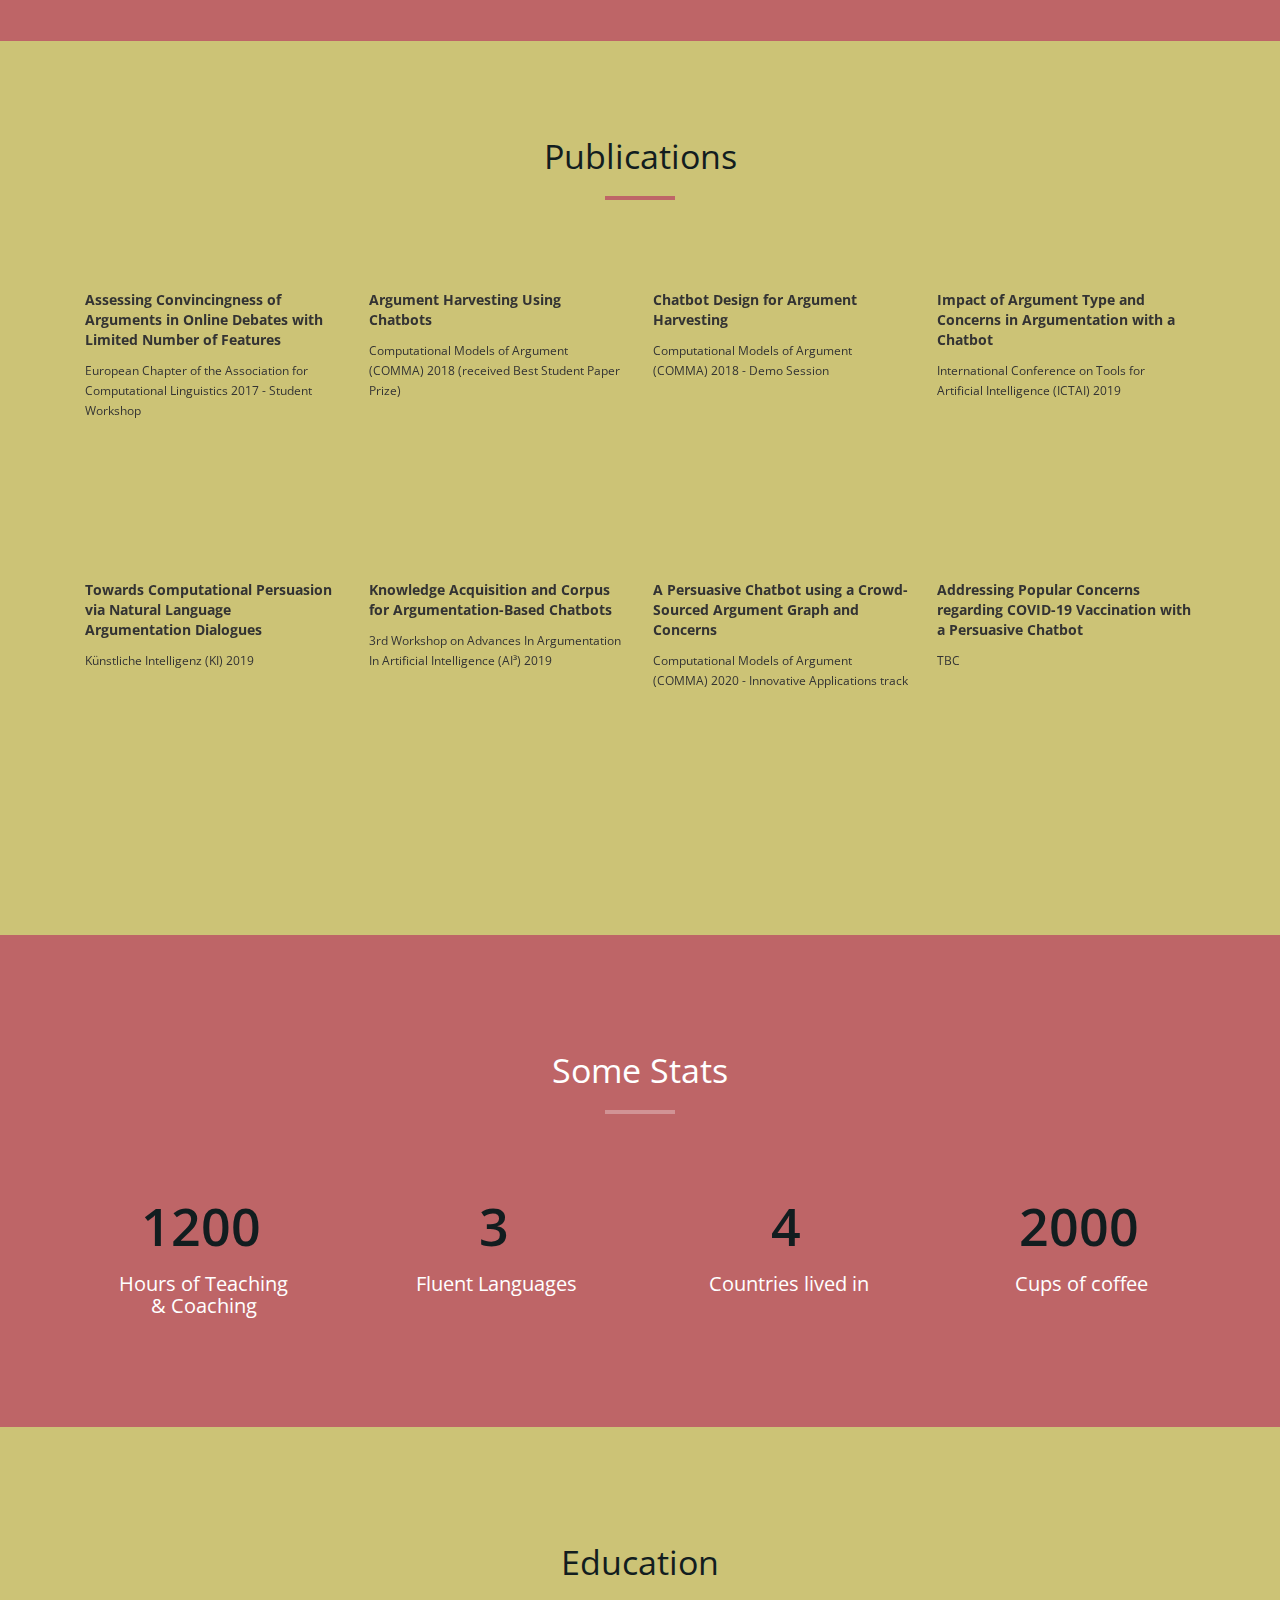
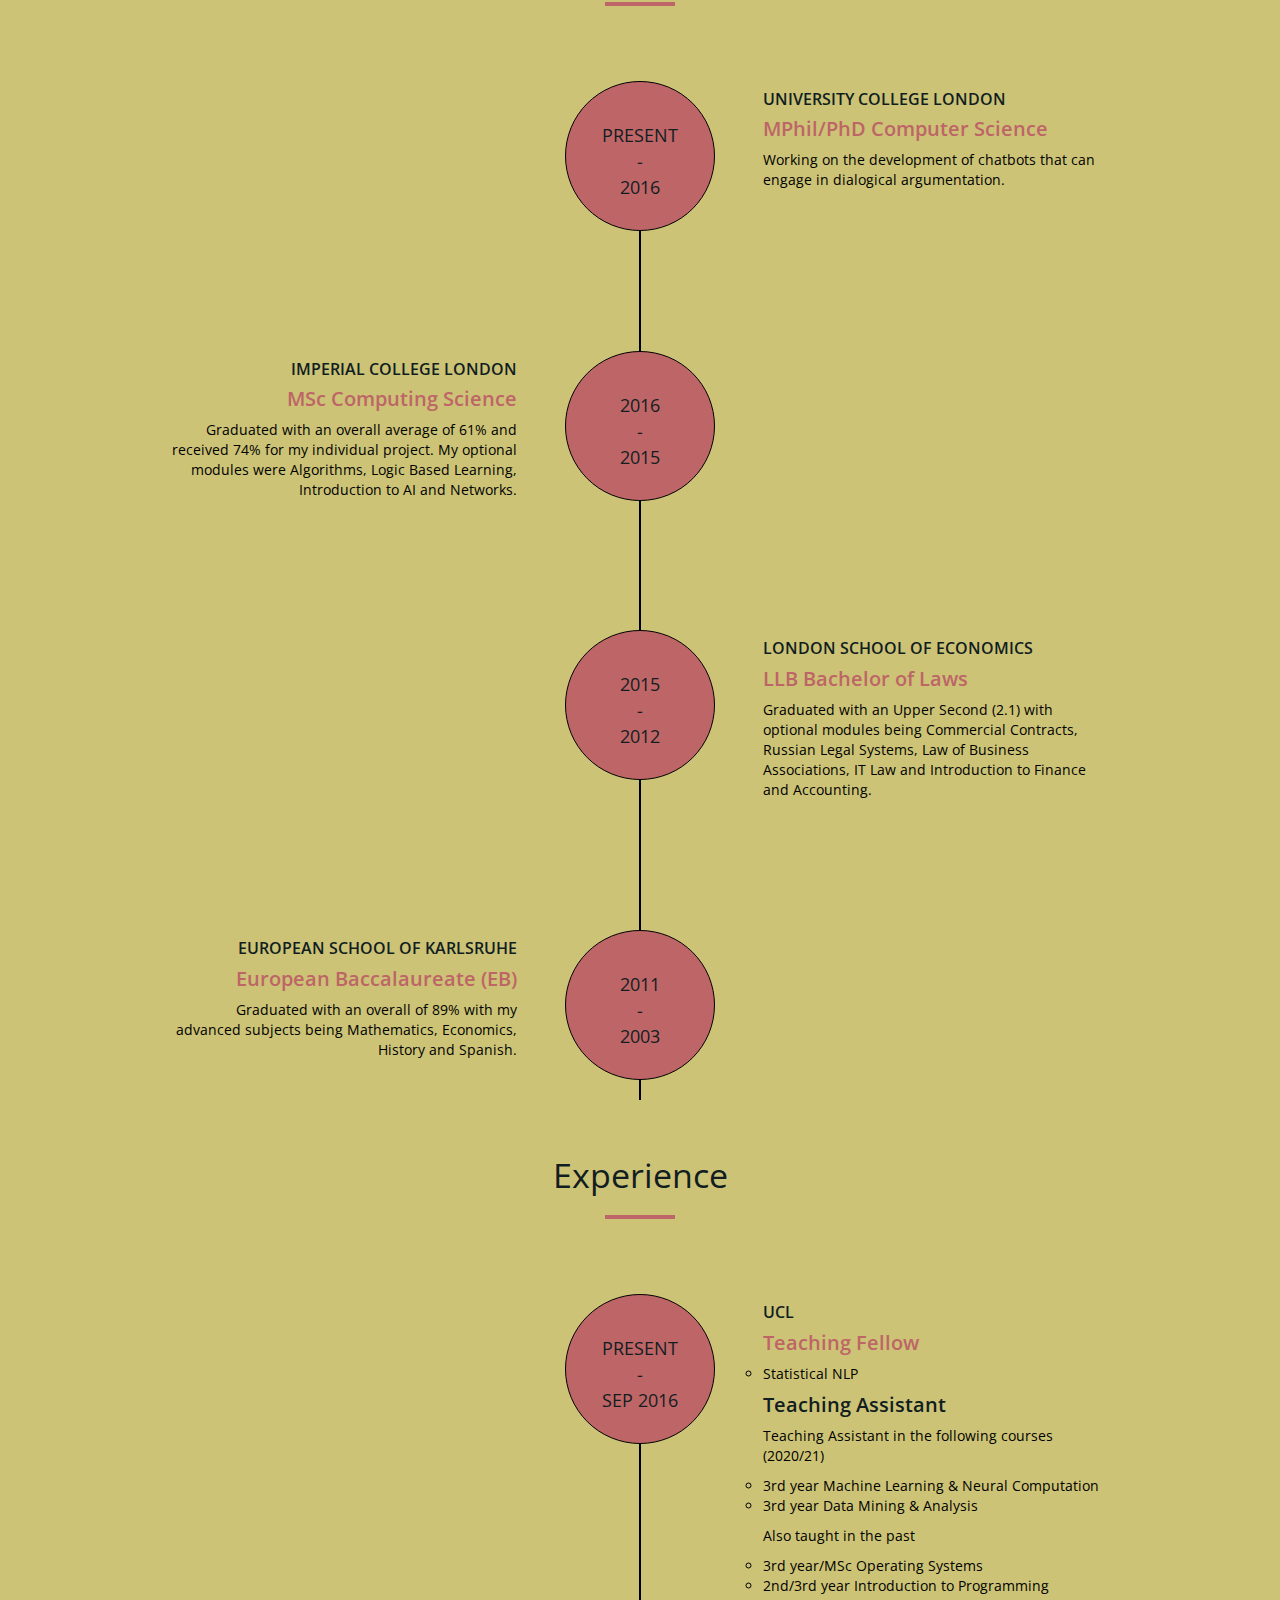
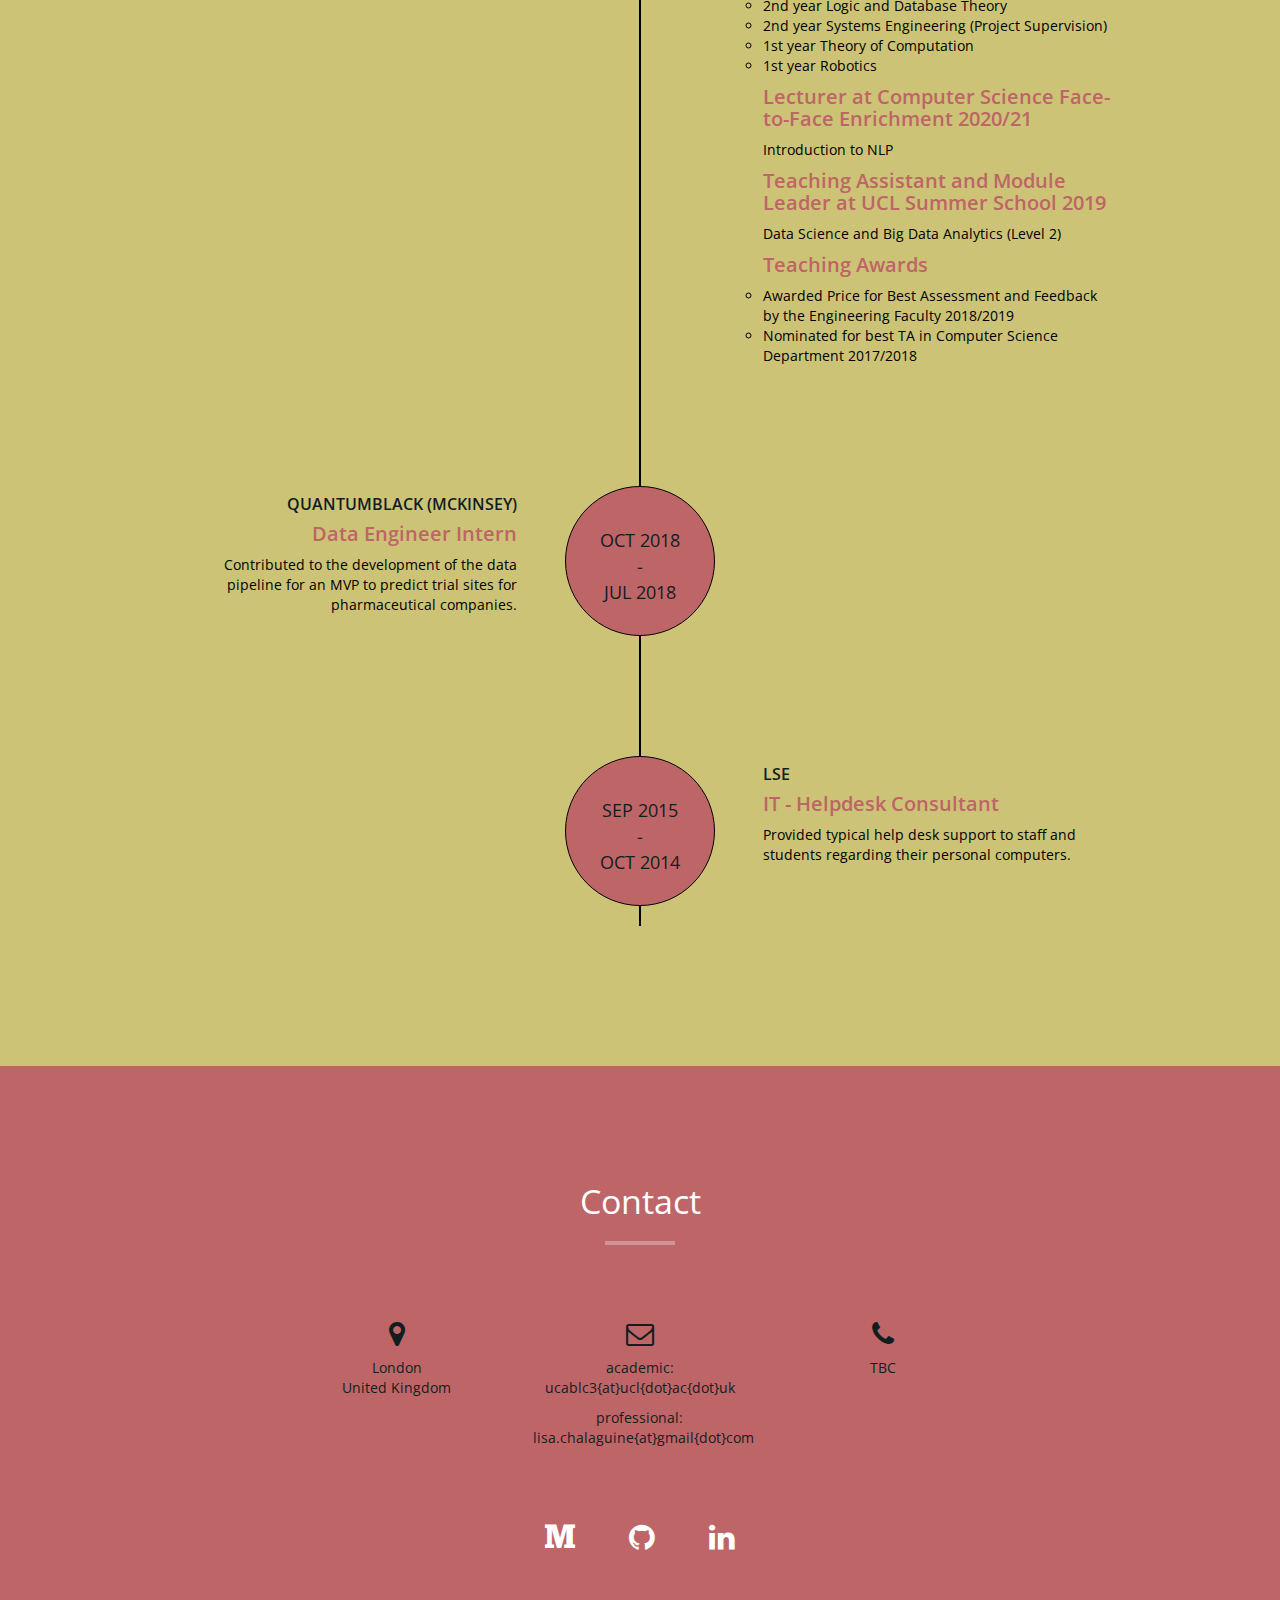
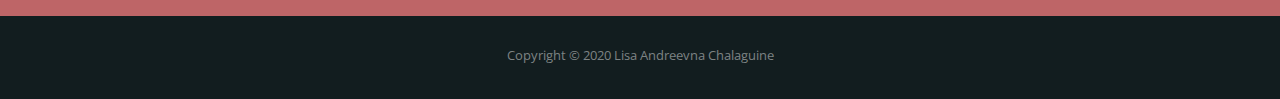
==== commit 21e7006f: "Update index.html" ====
--- a/index.html
+++ b/index.html
@@ -437,18 +437,7 @@
               
               
                 
-                <div class="timeline-heading">
-                <h4></h4>
-                <h4 class="subheading">Teaching Fellow</h4>
-              </div>
-
-          
-
-              <div class="timeline-heading">
-                <h4></h4>
-                <h4 class="subheading">Statistical NLP </h4>
-              </div>
-              
+      
               
               
             <div class="timeline-image">
@@ -459,6 +448,21 @@
             <div class="timeline-panel">
               <div class="timeline-heading">
                 <h4>UCL</h4>
+                  
+                      <h4 class="subheading">Teaching Fellow </h4>
+              </div>
+              <div class="timeline-body">
+                 <ul>
+                    <li>Statistical NLP</li>
+                 
+
+                   </ul>
+                  <p></p>
+                  
+                  
+                  
+                  
+                  
                 <h4 class="subheading">Teaching Assistant </h4>
               </div>
               <div class="timeline-body">
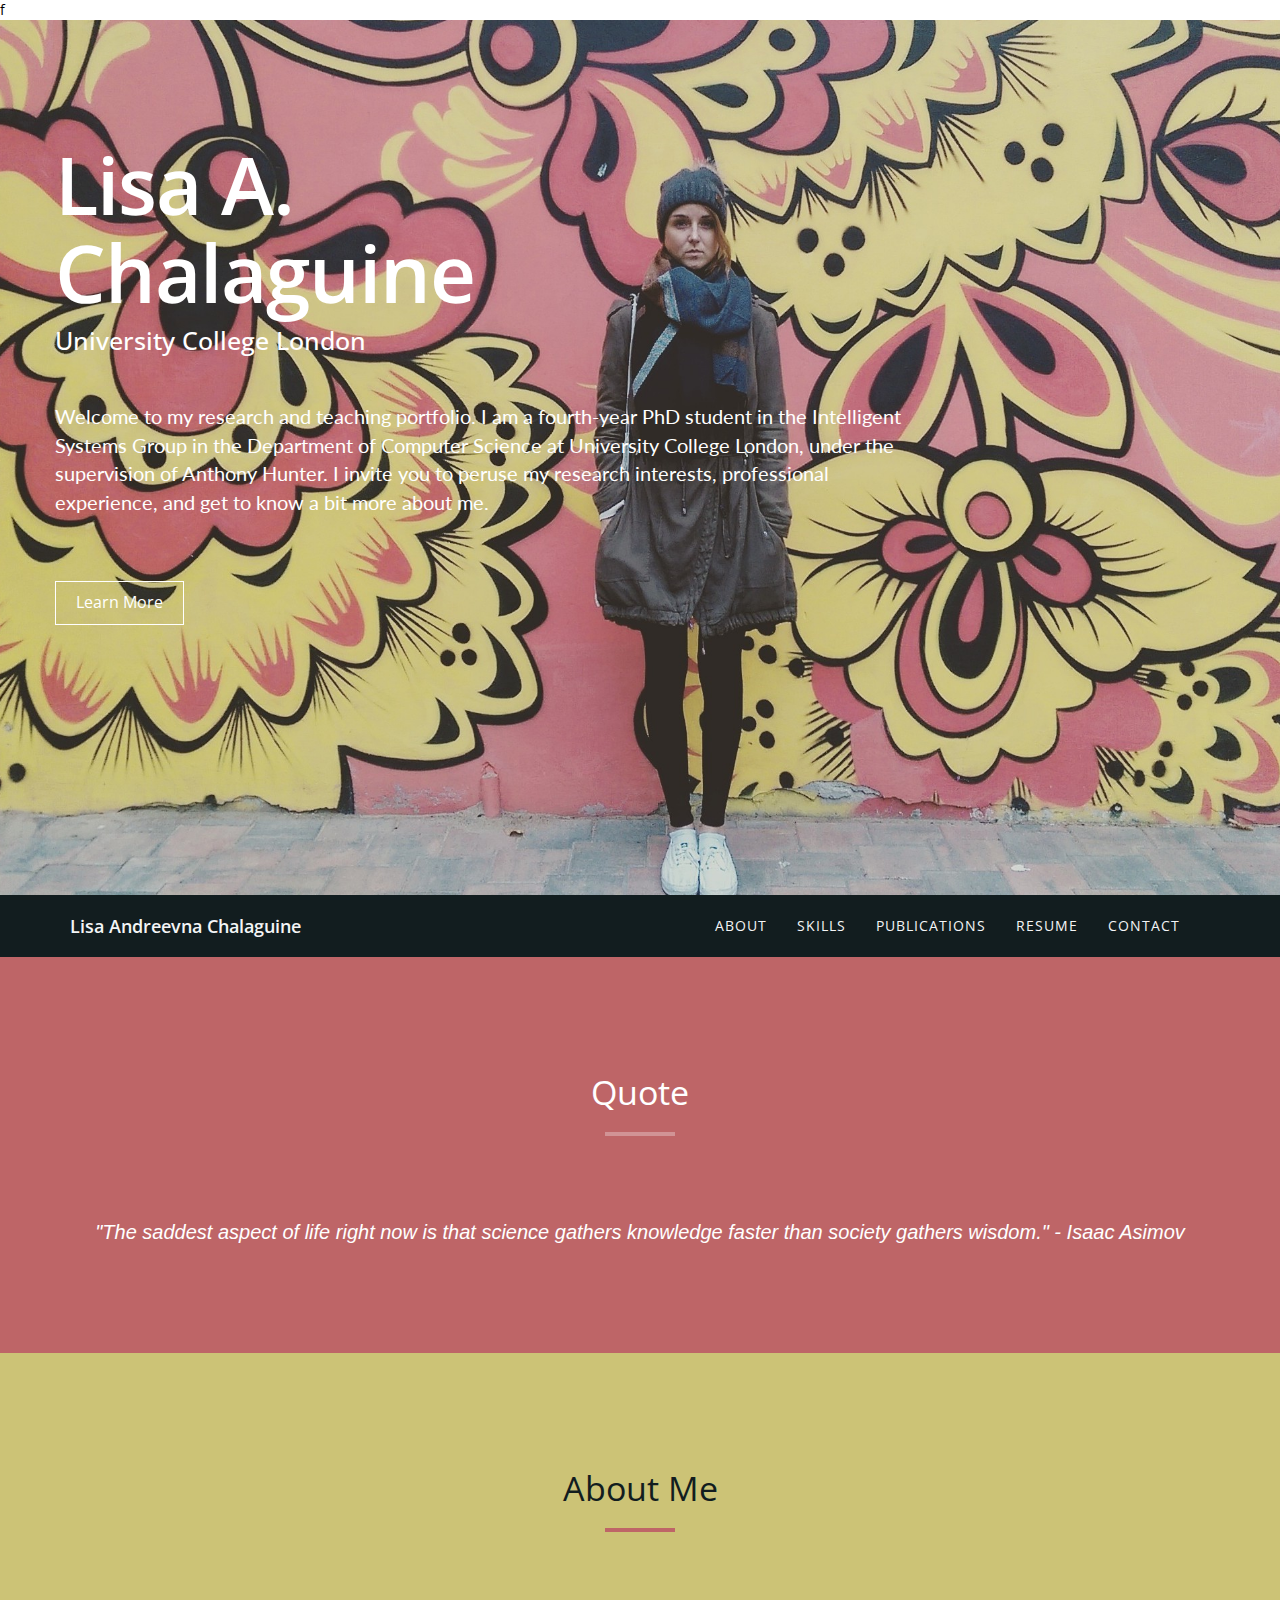
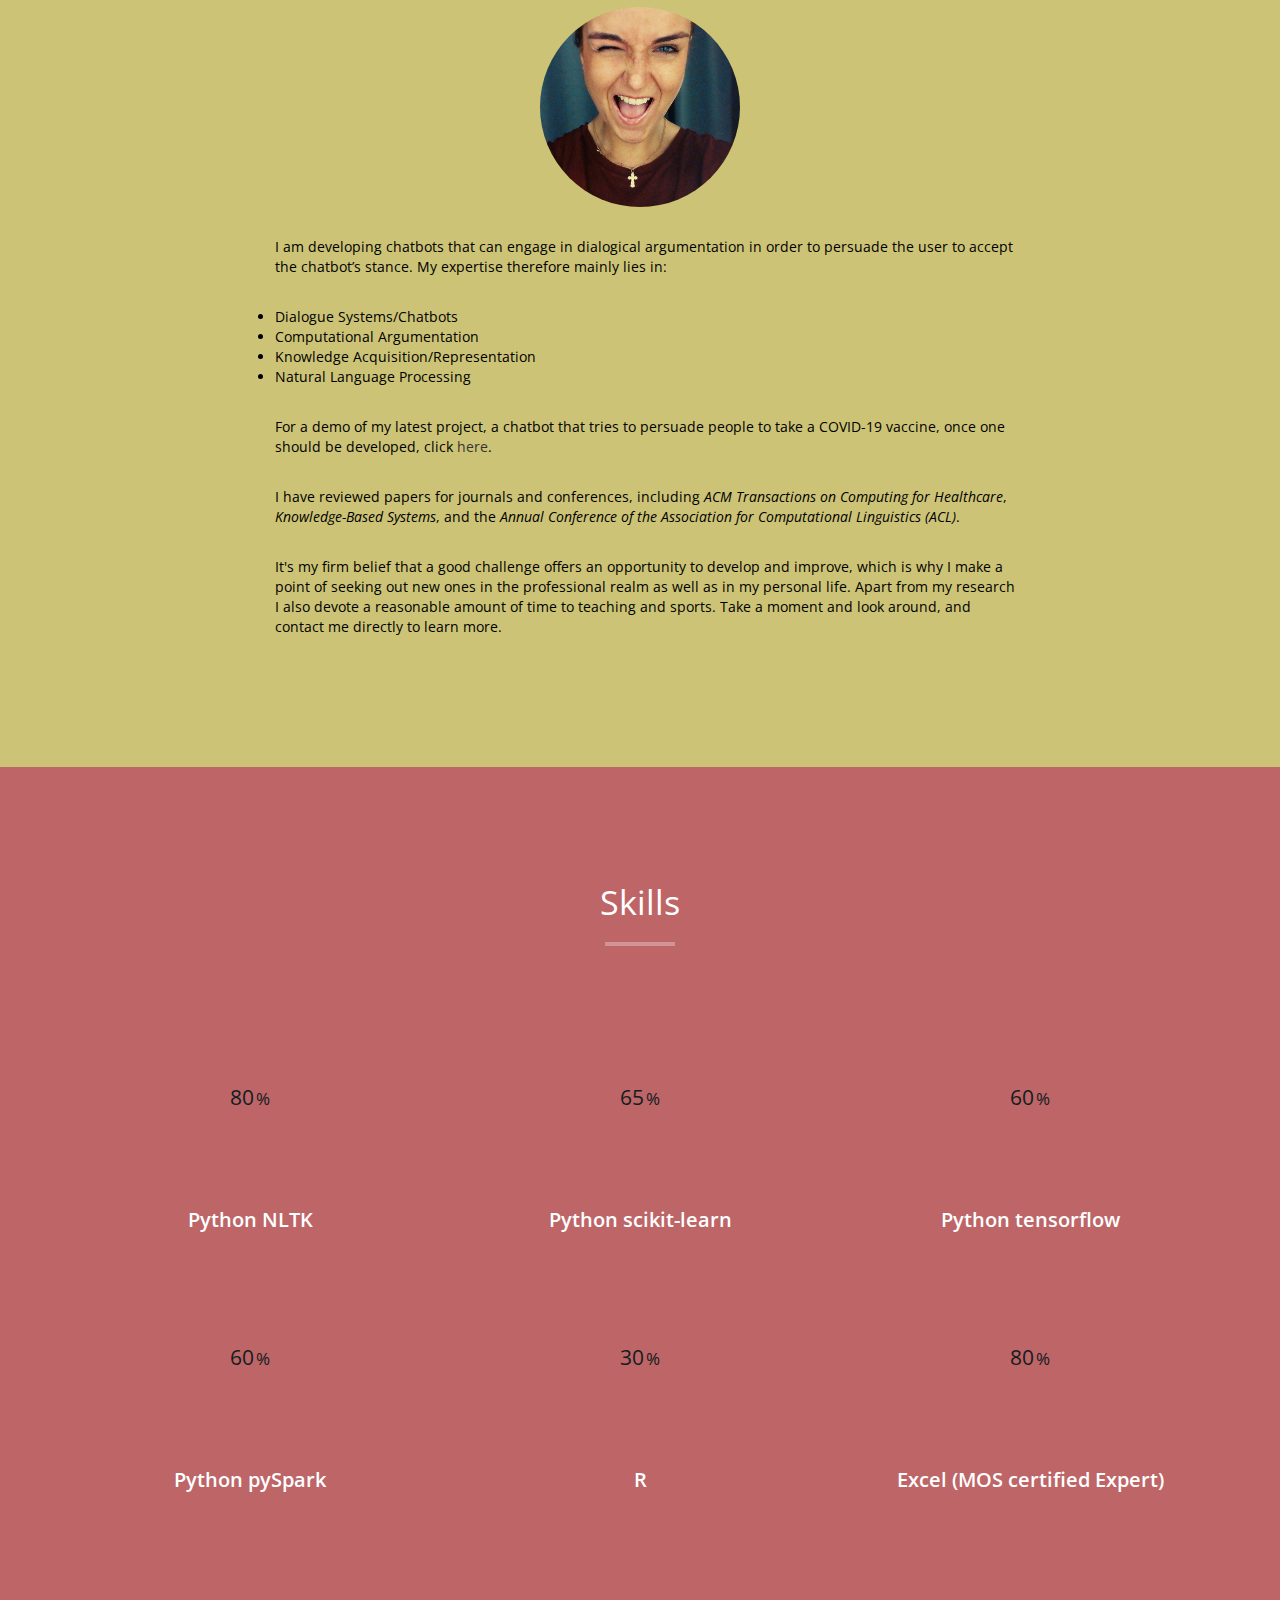
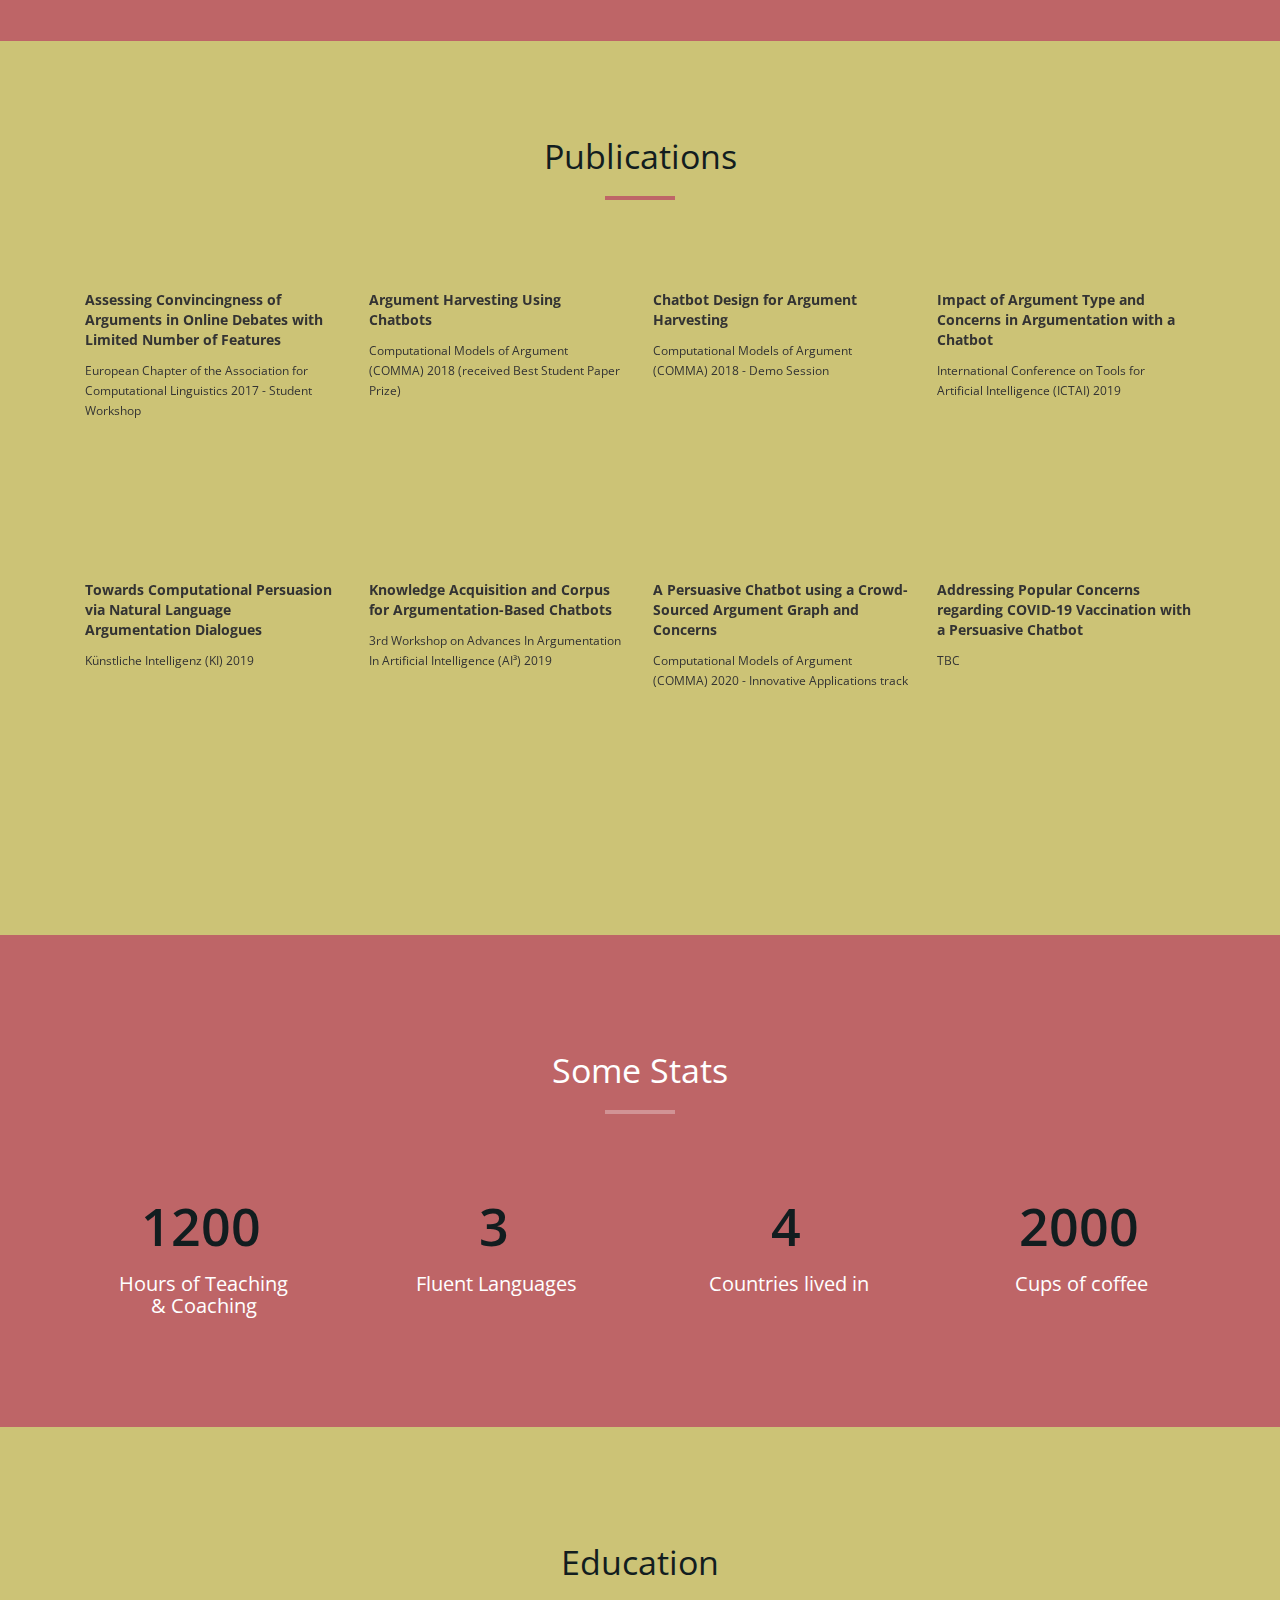
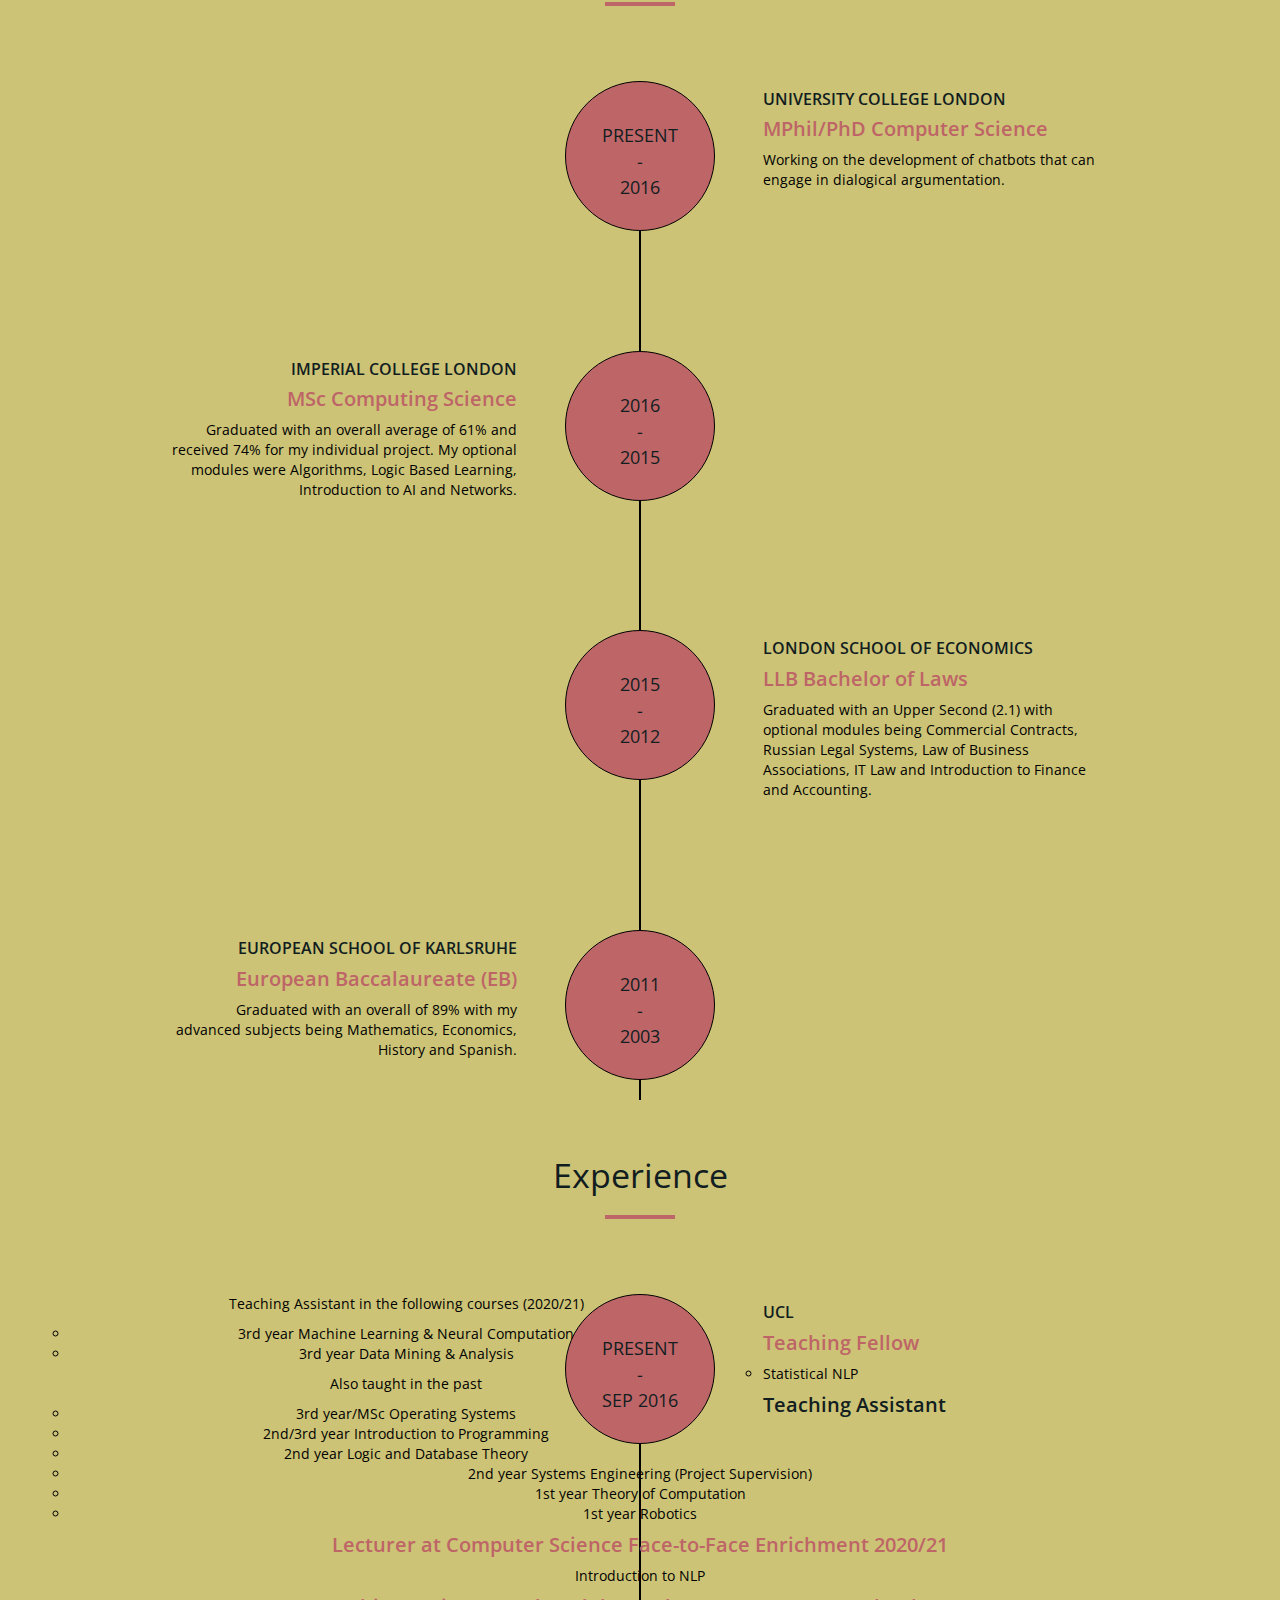
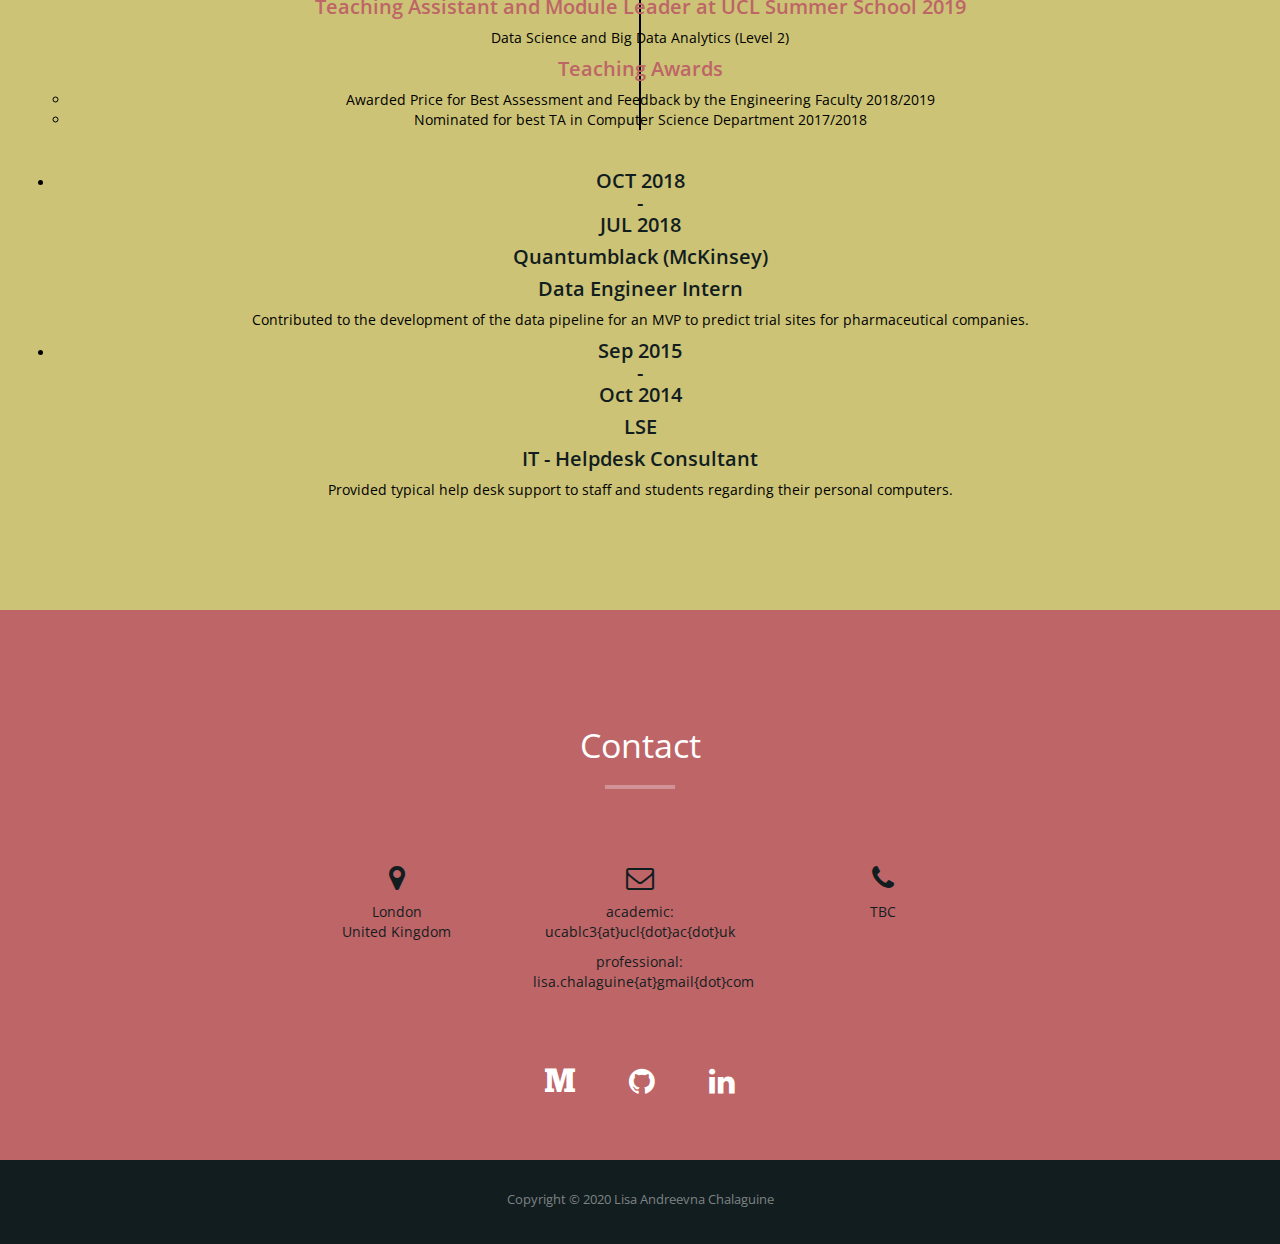
==== commit 63155843: "Update index.html" ====
--- a/index.html
+++ b/index.html
@@ -436,10 +436,6 @@
           <li class="timeline-inverted">
               
               
-                
-      
-              
-              
             <div class="timeline-image">
               <h4>Present <br>
                 - <br>
@@ -449,6 +445,8 @@
               <div class="timeline-heading">
                 <h4>UCL</h4>
                   
+                  
+                  
                       <h4 class="subheading">Teaching Fellow </h4>
               </div>
               <div class="timeline-body">
@@ -457,9 +455,9 @@
                  
 
                    </ul>
-                  <p></p>
-                  
-                  
+               
+                  
+                  </div>
                   
                   
                   
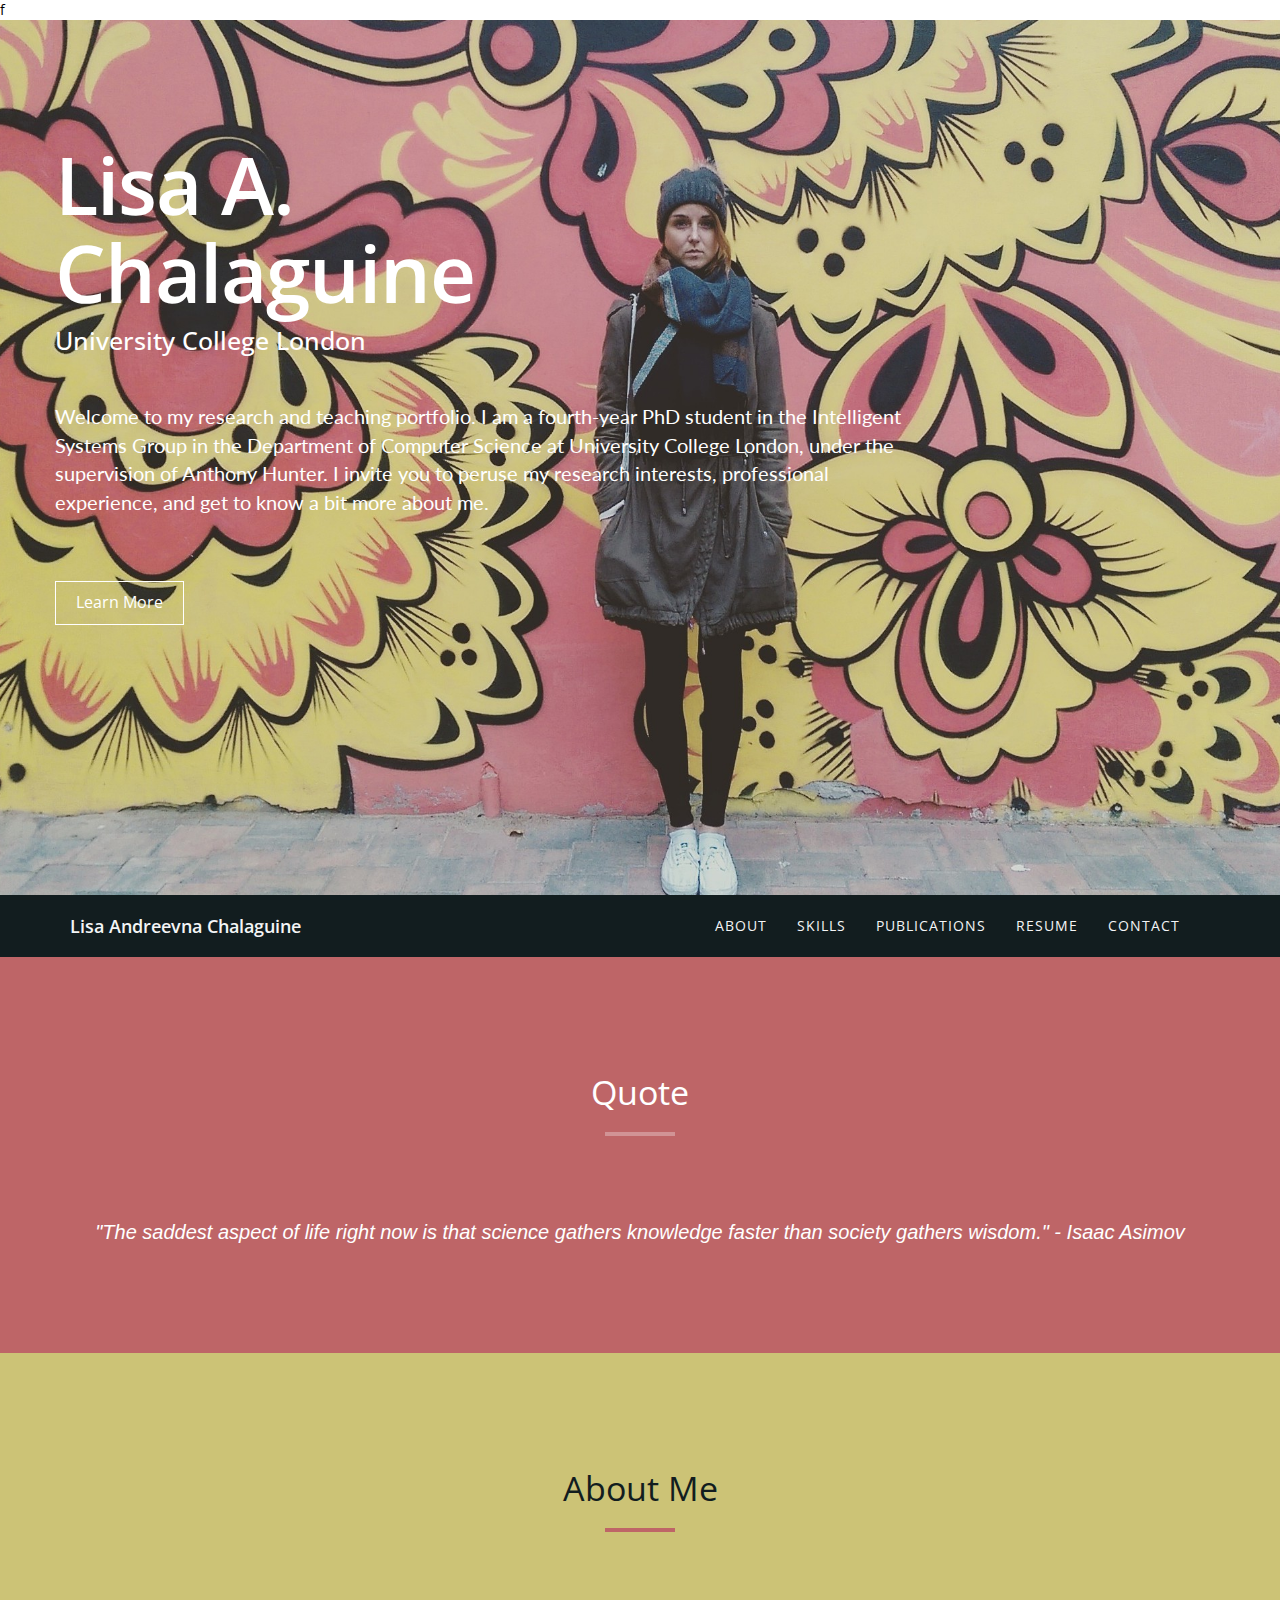
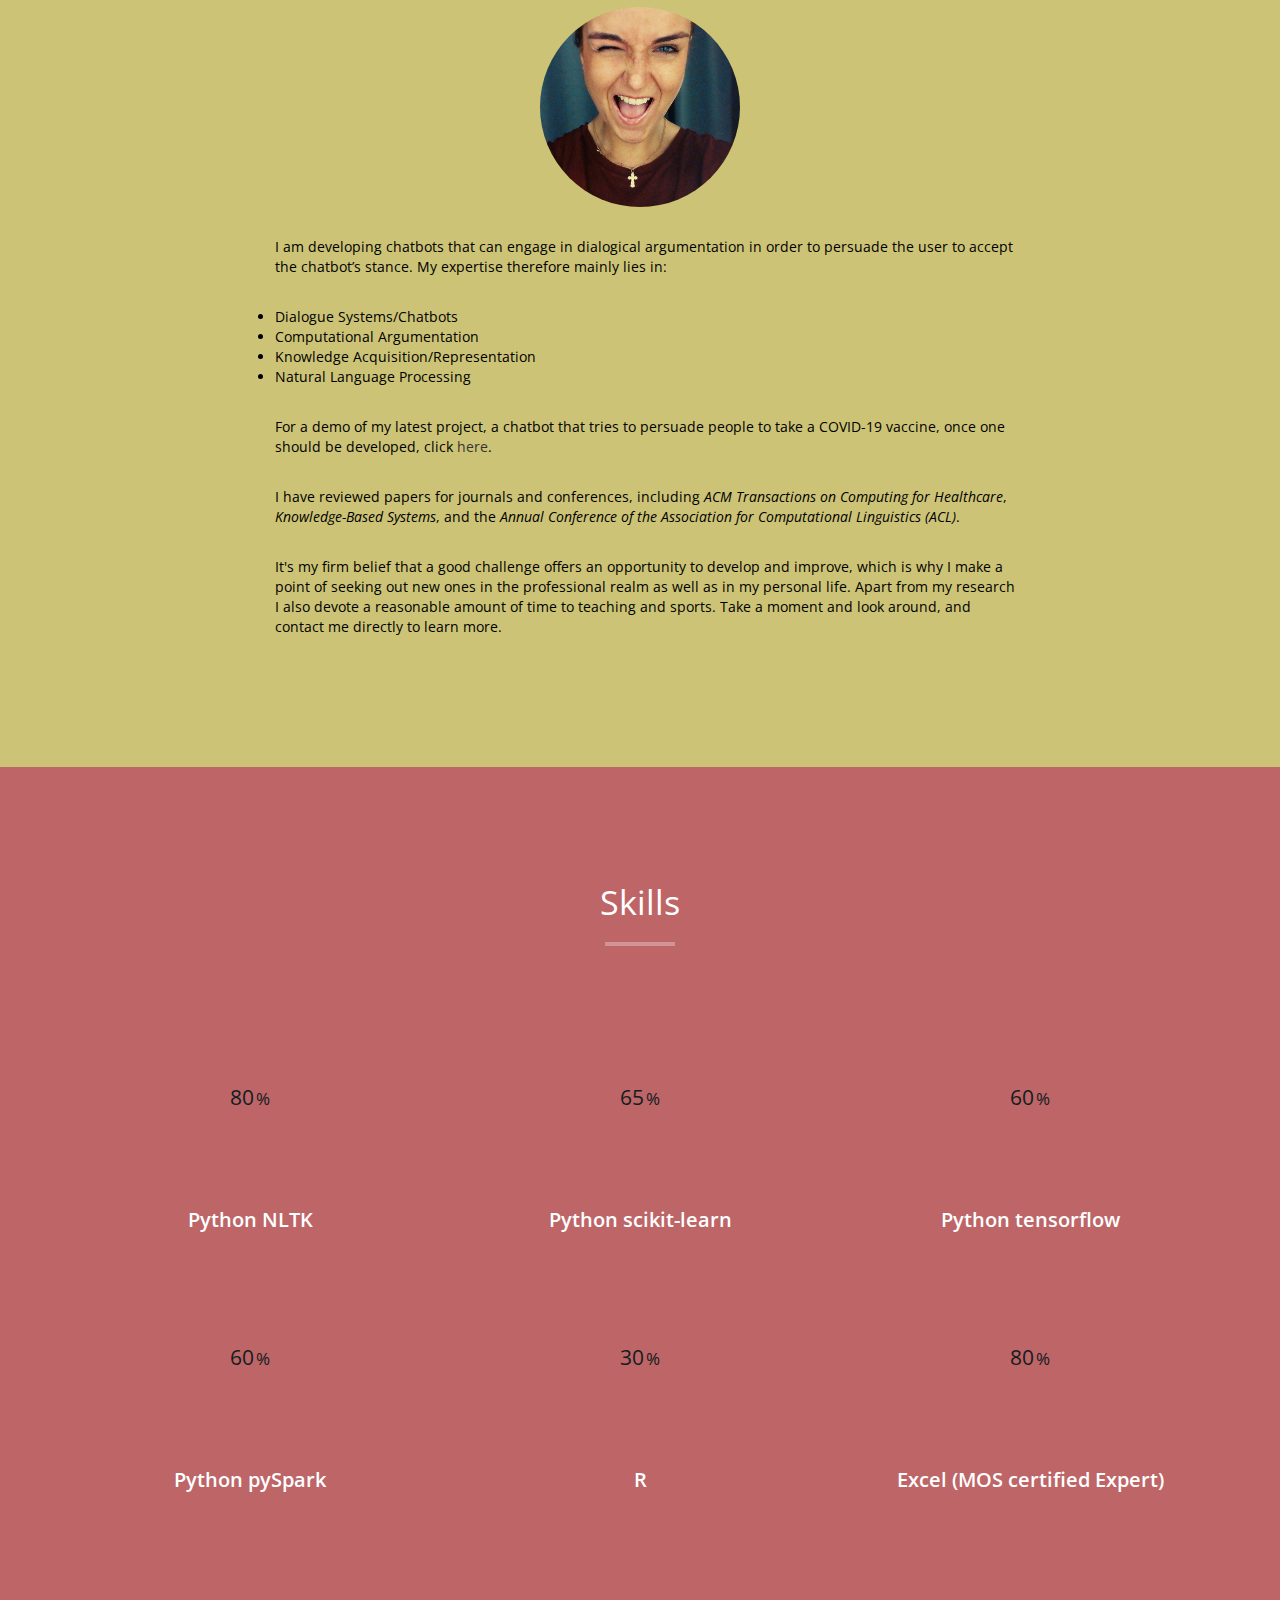
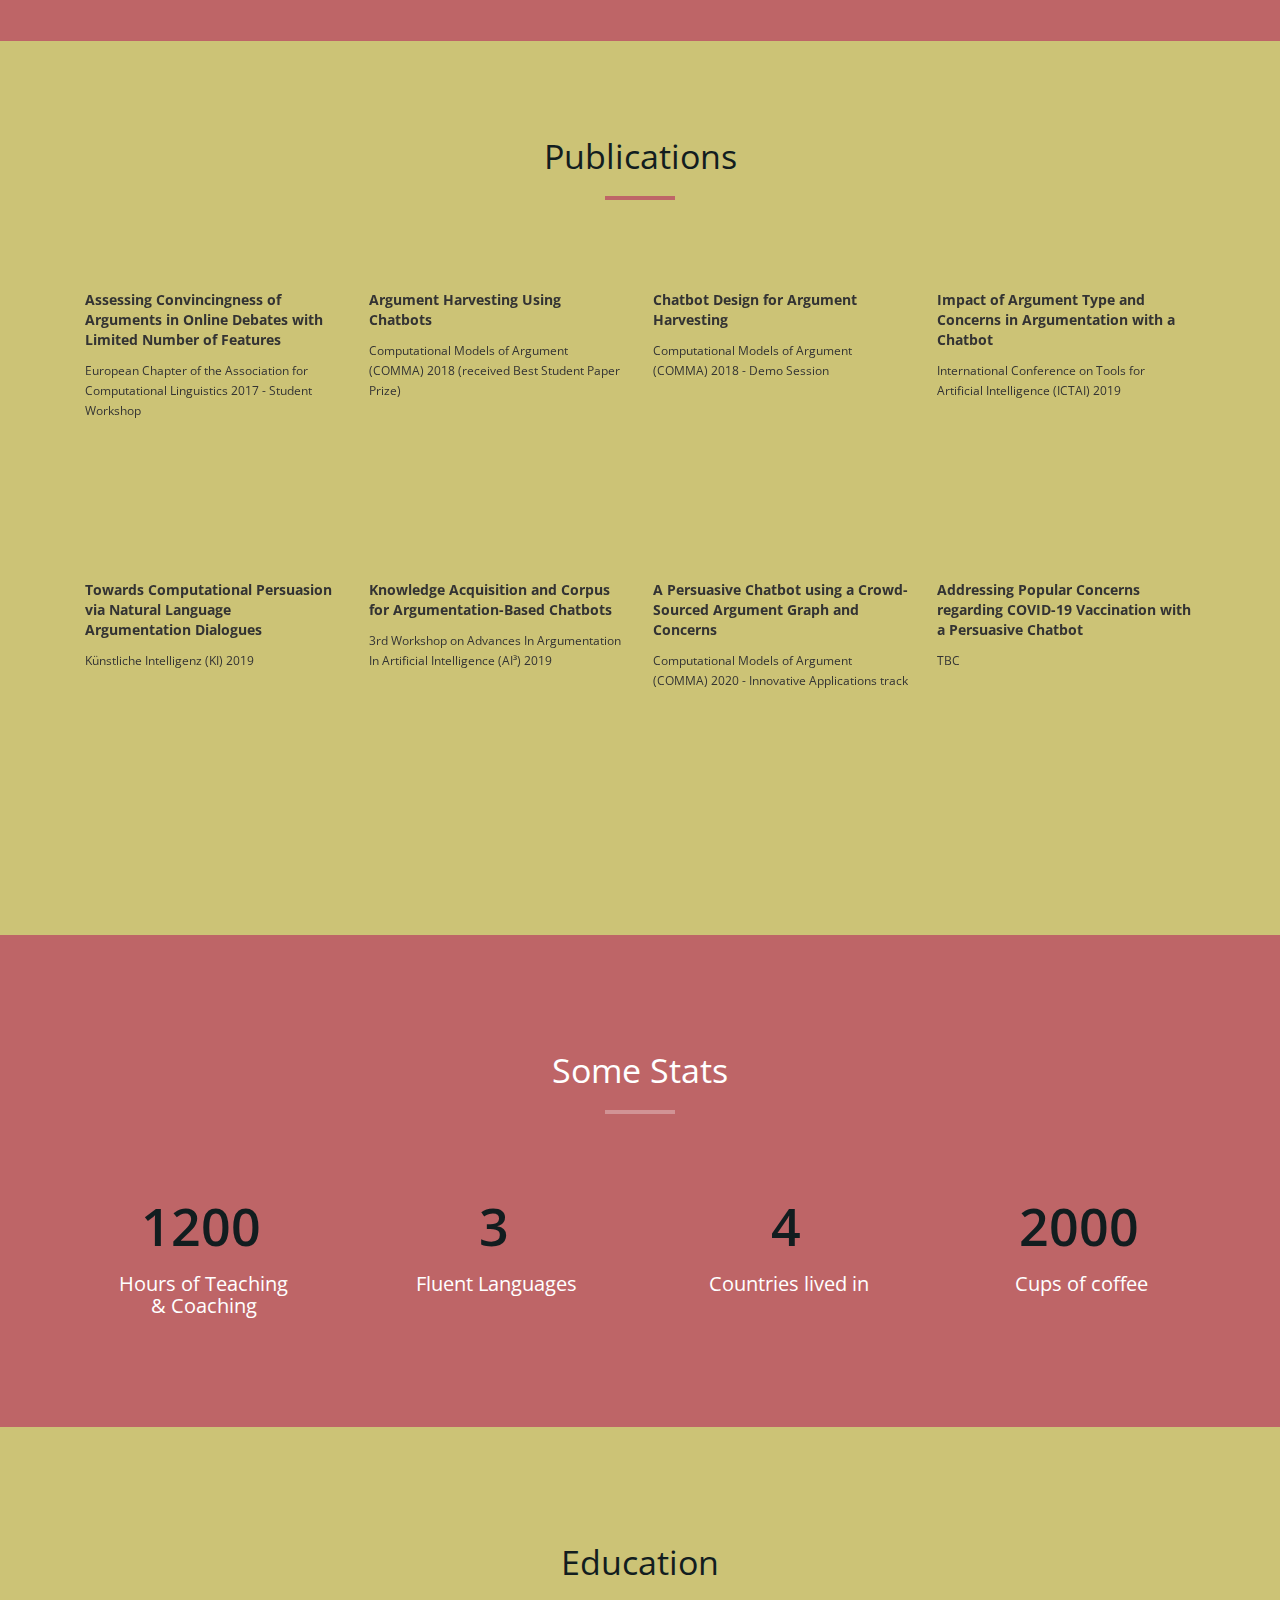
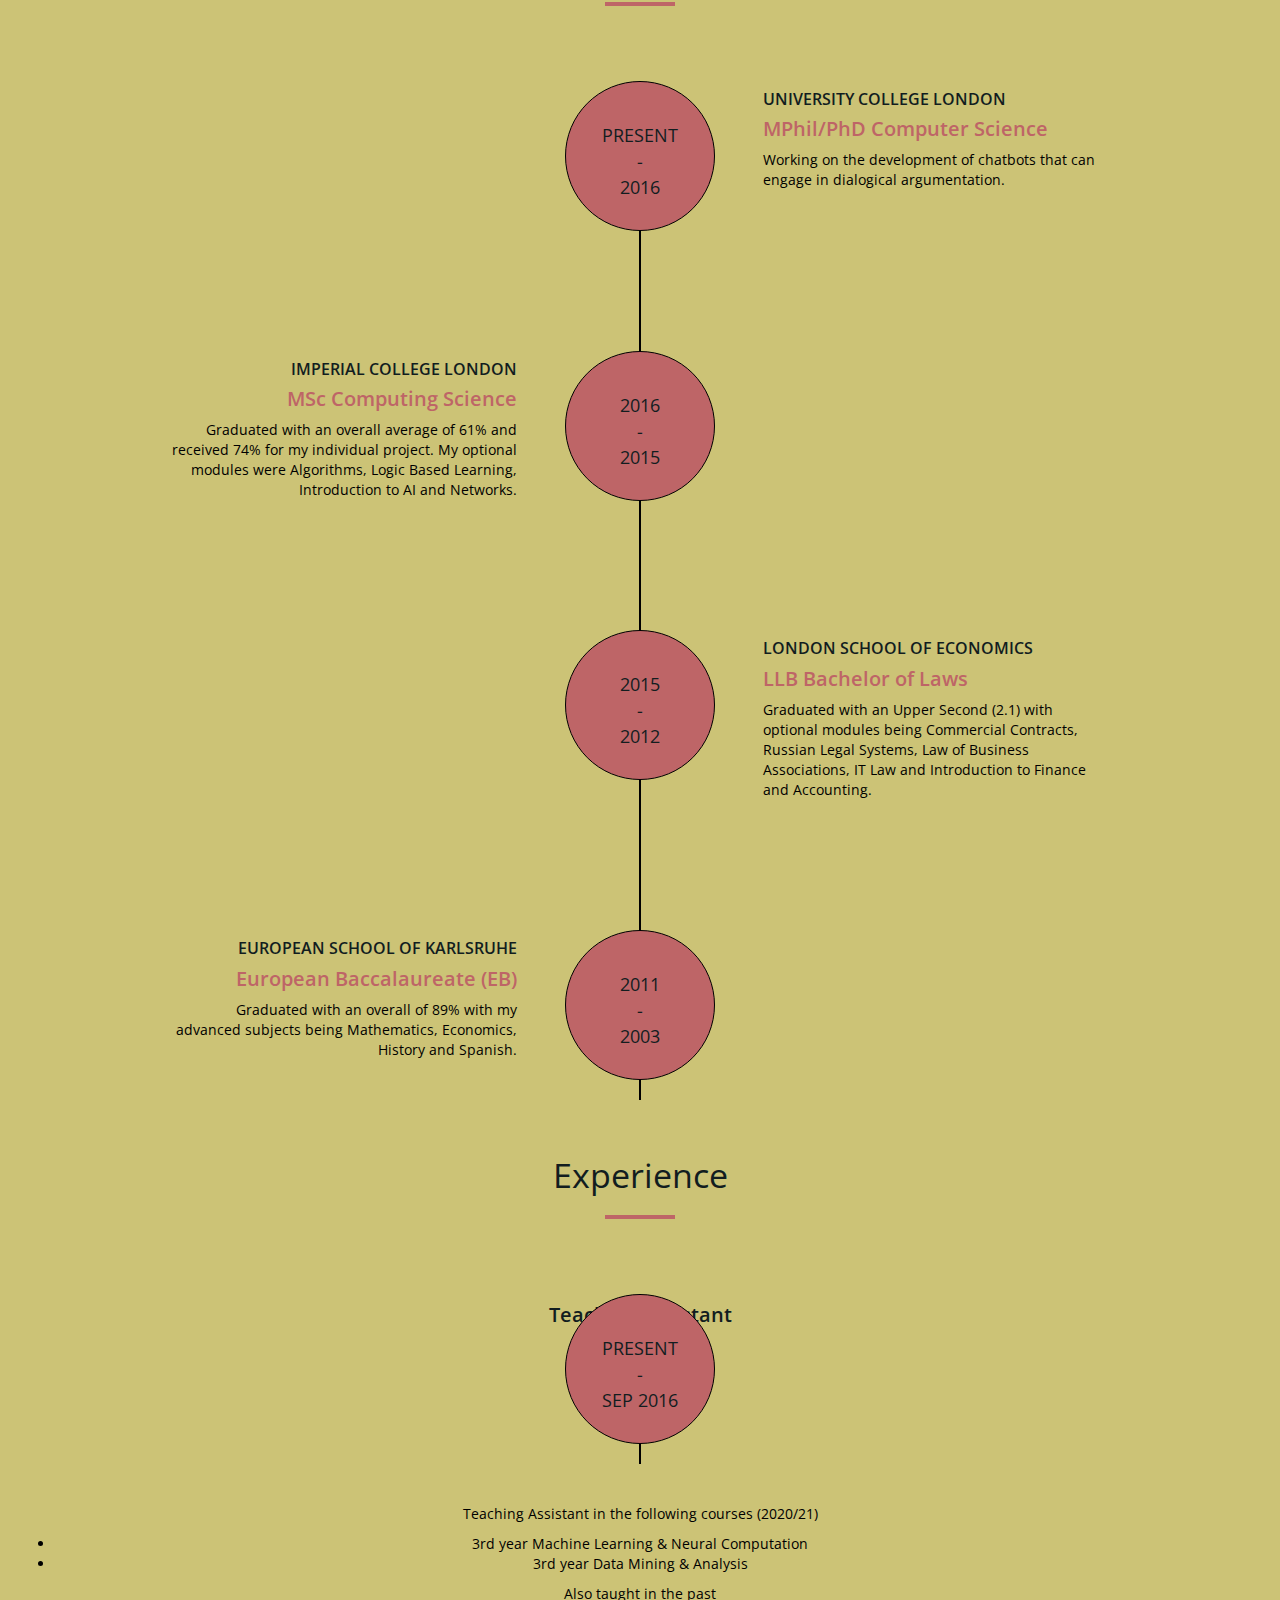
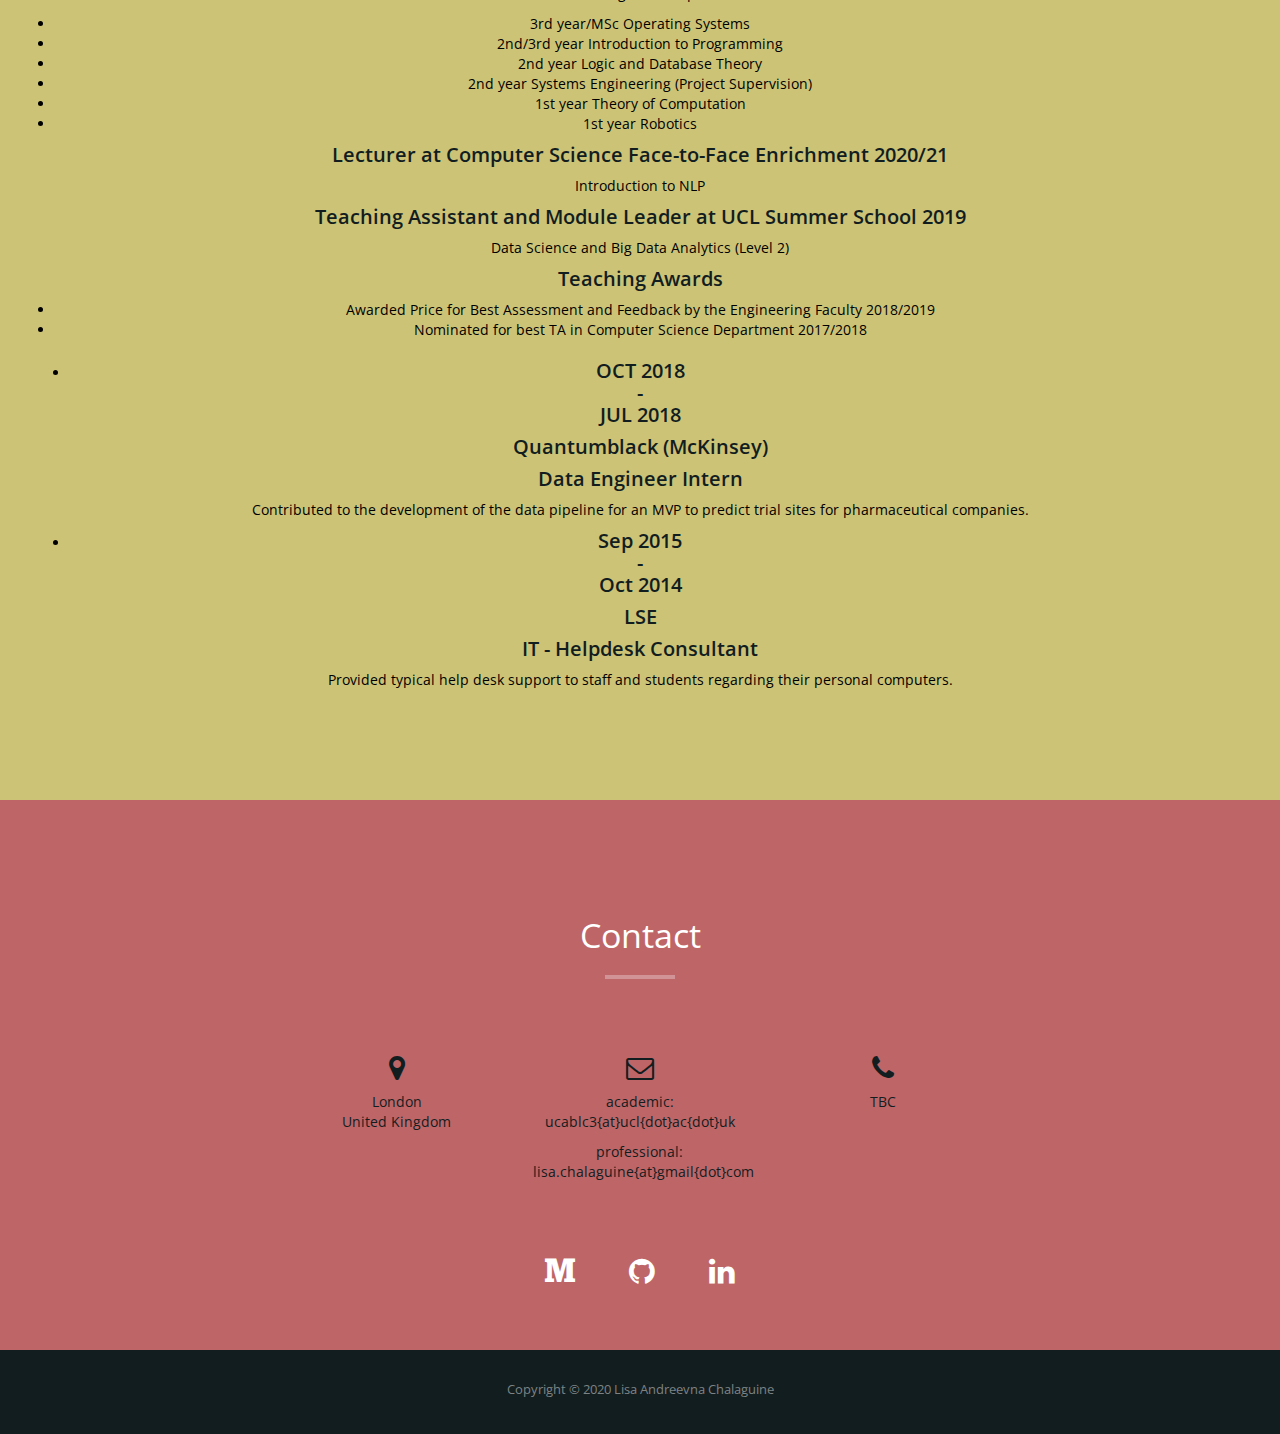
==== commit ea5470d9: "Update index.html" ====
--- a/index.html
+++ b/index.html
@@ -441,23 +441,7 @@
                 - <br>
                 SEP 2016 </h4>
             </div>
-            <div class="timeline-panel">
-              <div class="timeline-heading">
-                <h4>UCL</h4>
-                  
-                  
-                  
-                      <h4 class="subheading">Teaching Fellow </h4>
-              </div>
-              <div class="timeline-body">
-                 <ul>
-                    <li>Statistical NLP</li>
-                 
-
-                   </ul>
-               
-                  
-                  </div>
+  
                   
                   
                   
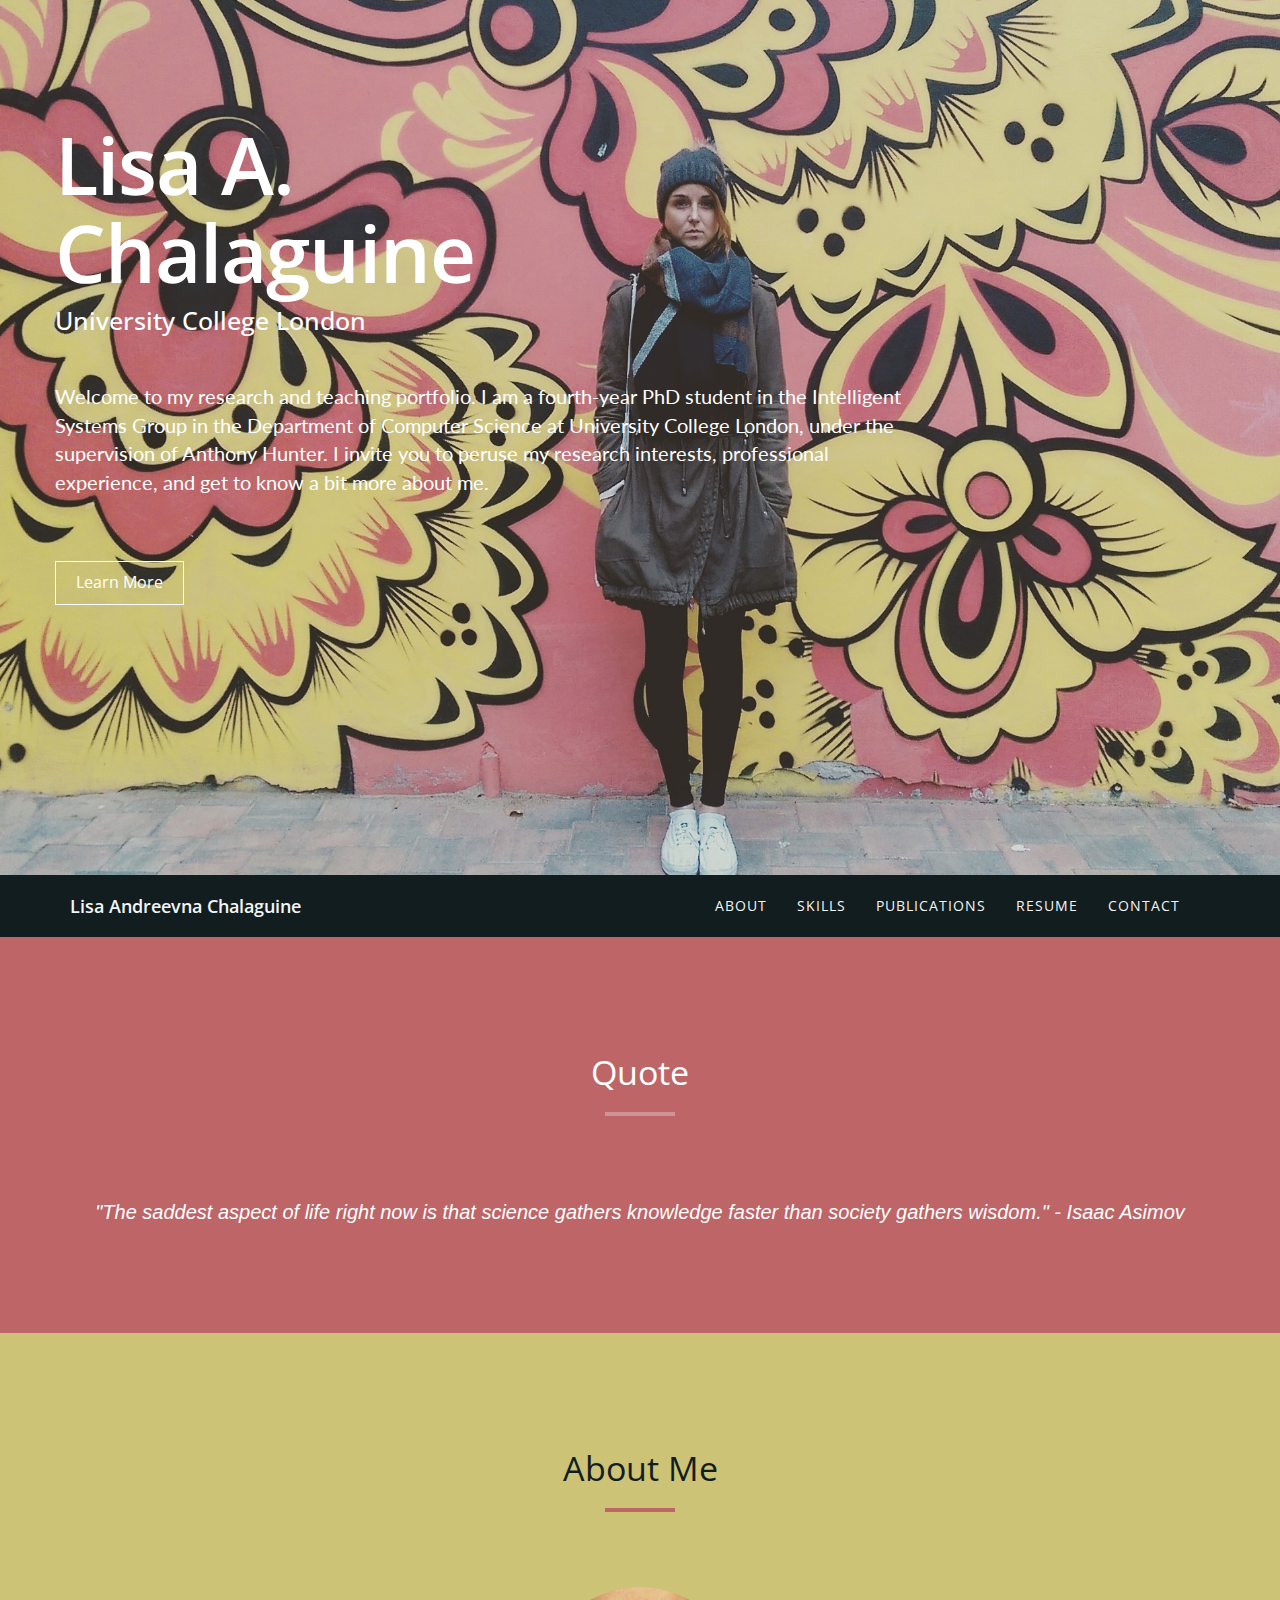
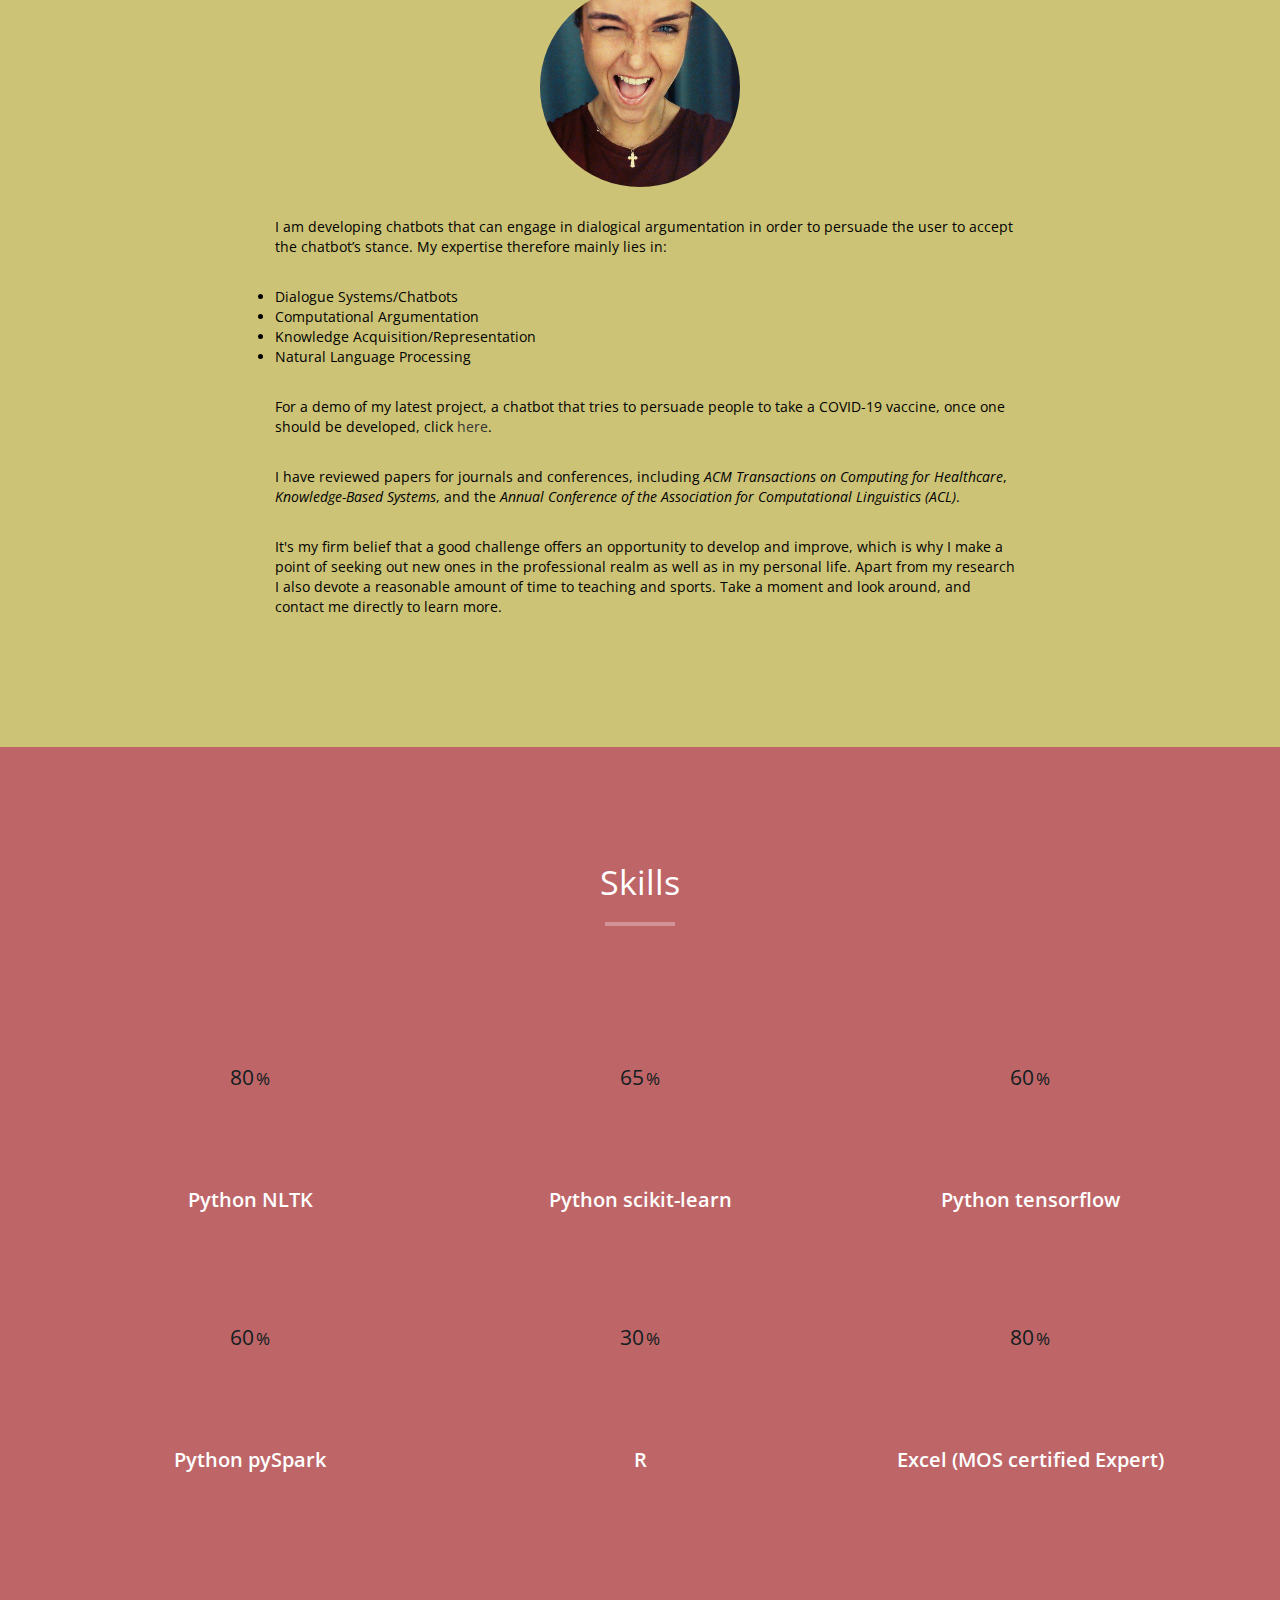
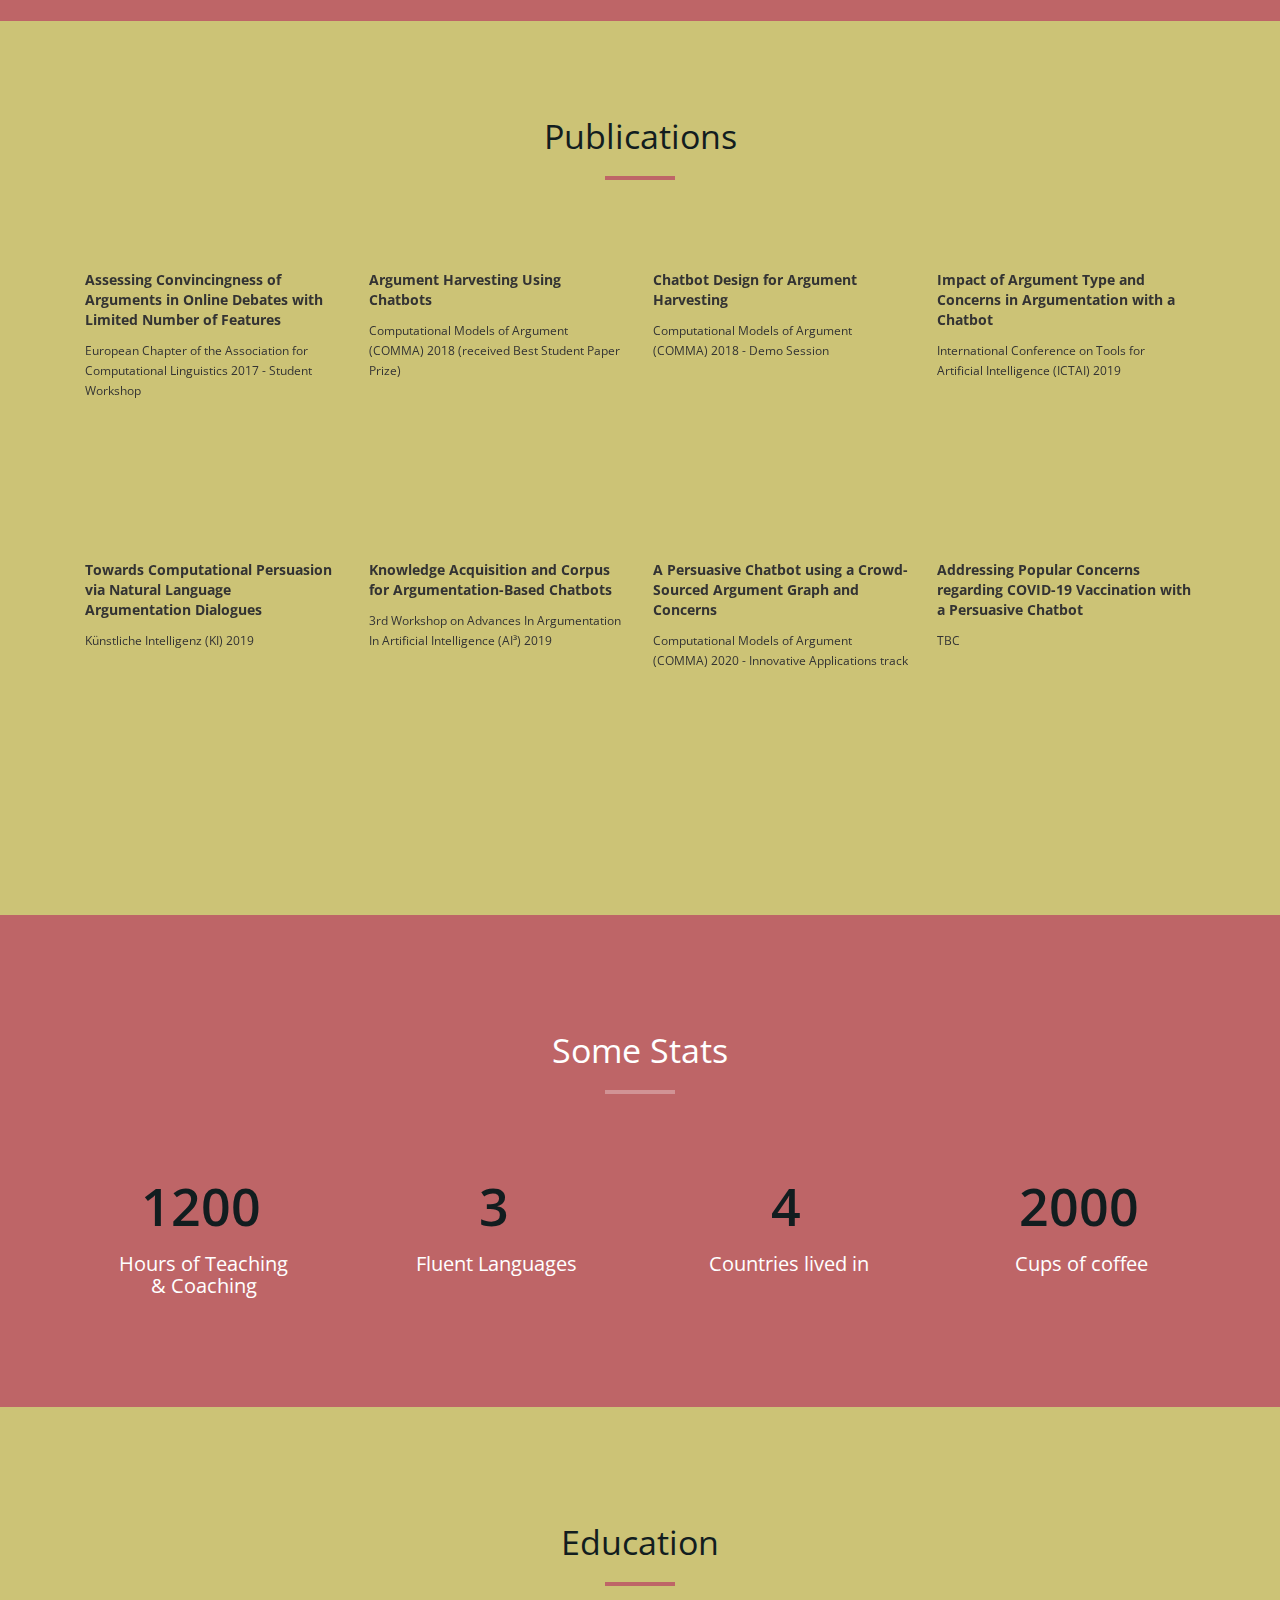
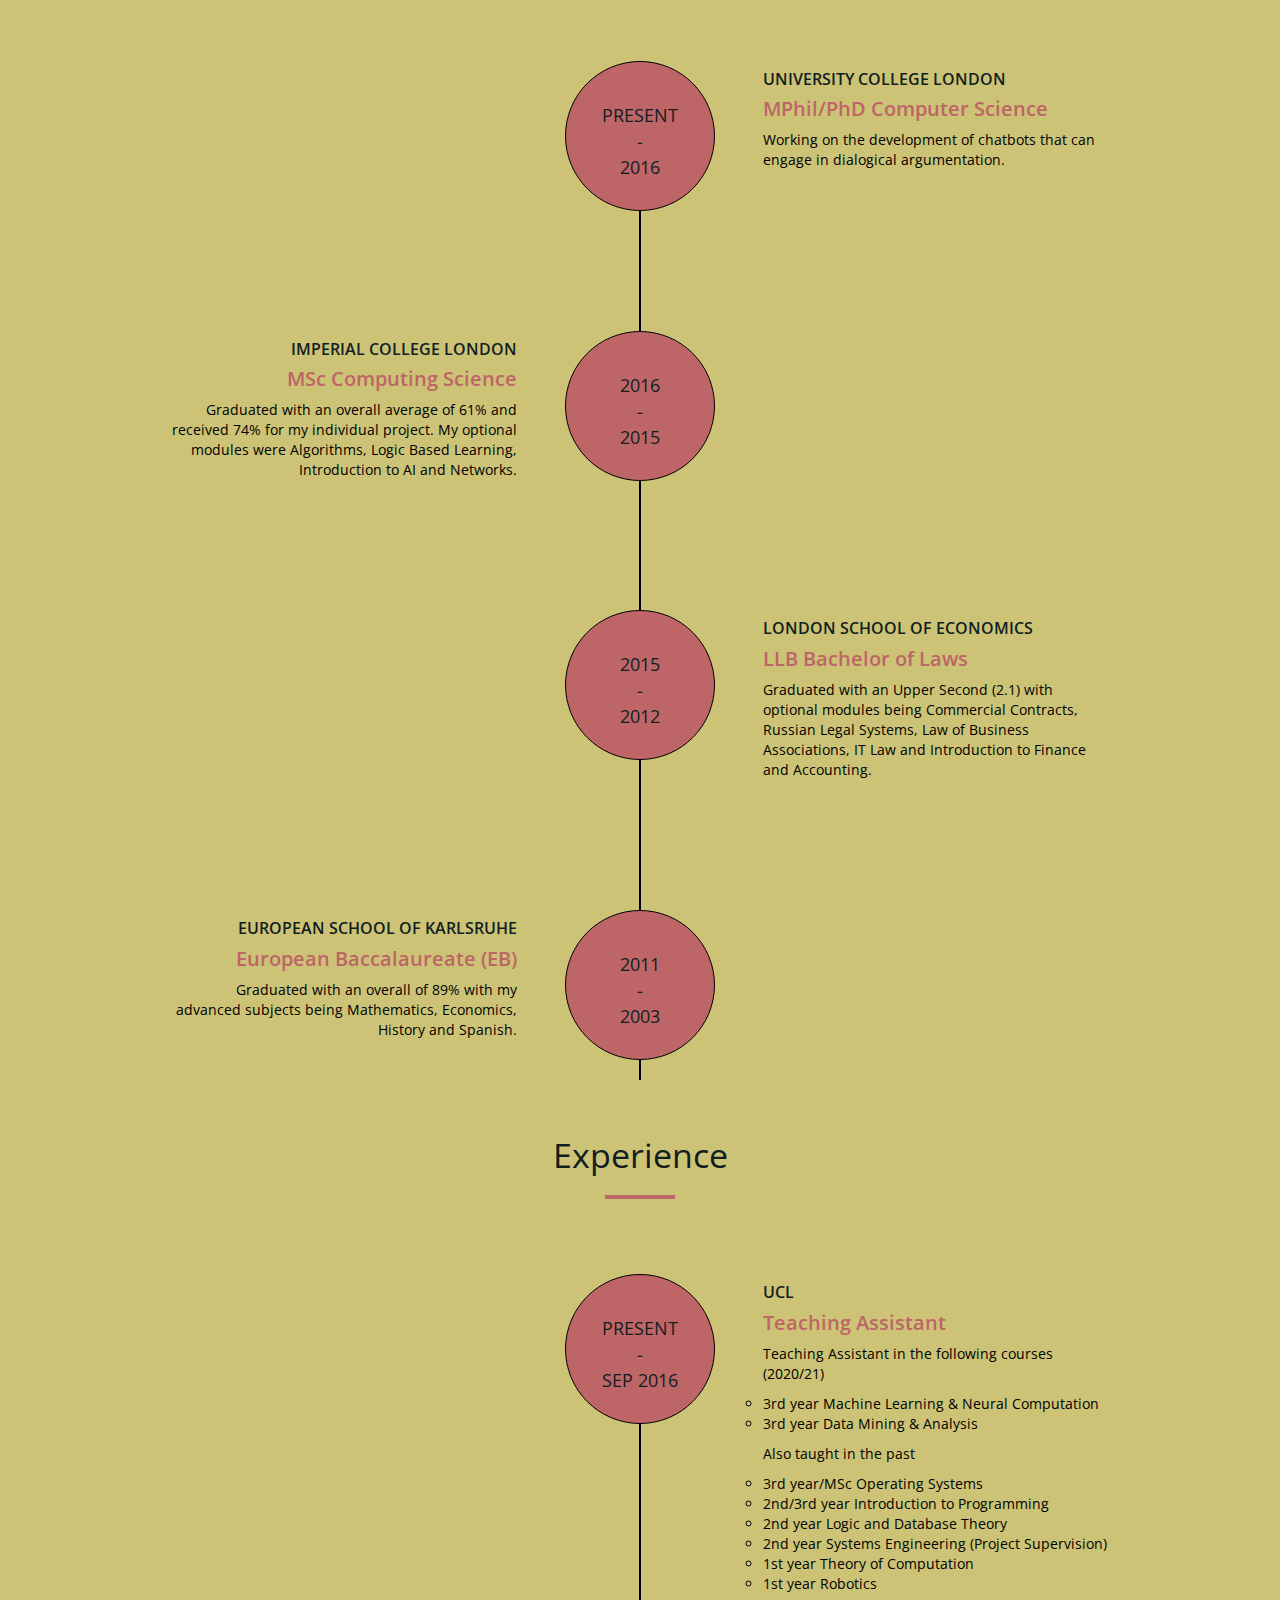
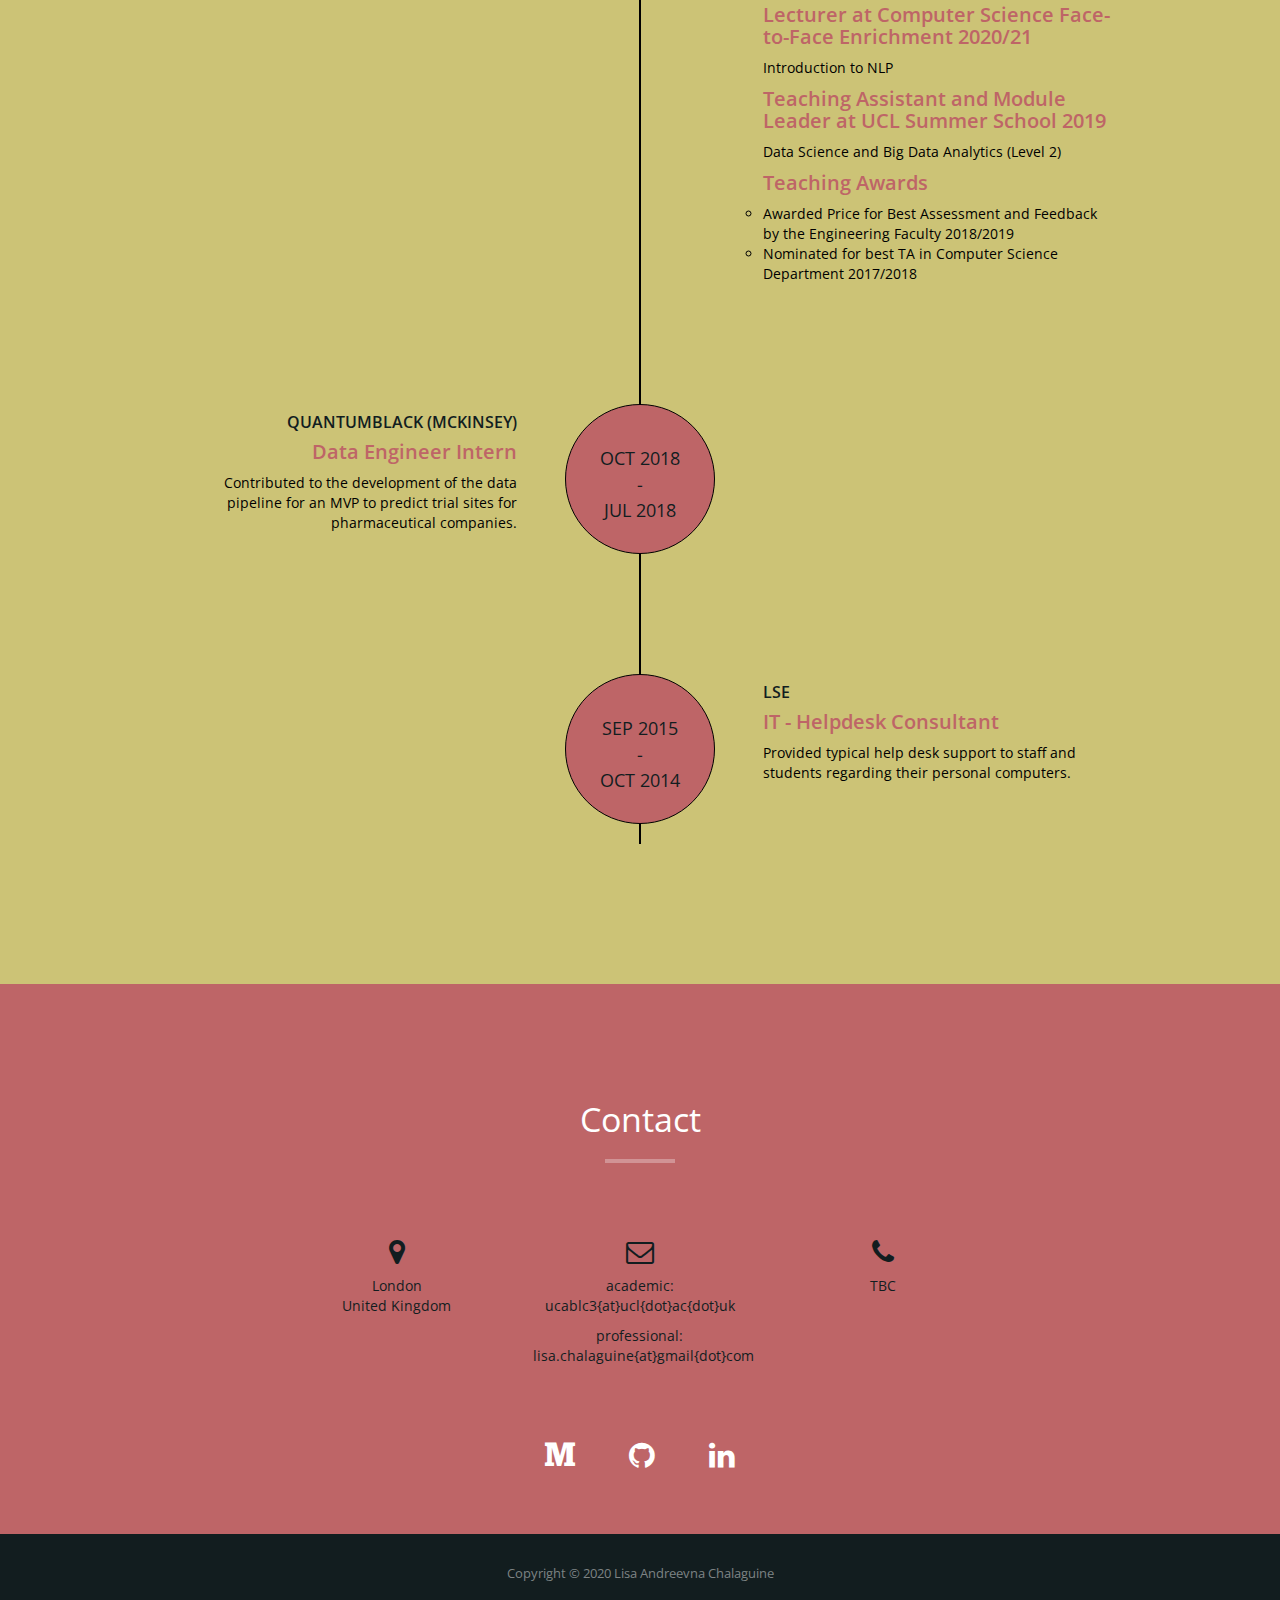
==== commit e732939f: "Update index.html" ====
--- a/index.html
+++ b/index.html
@@ -15,7 +15,7 @@
 <link rel="apple-touch-icon" sizes="114x114" href="img/apple-touch-icon-114x114.png">
 
 <!-- Bootstrap -->
-<link rel="stylesheet" type="text/css"  href="css/bootstrap.css">f
+<link rel="stylesheet" type="text/css"  href="css/bootstrap.css">
 <link rel="stylesheet" type="text/css" href="fonts/font-awesome/css/font-awesome.css">
 
 <!-- Stylesheet
@@ -431,20 +431,16 @@
       <div class="col-lg-12">
         <ul class="timeline">
 
-            
 
           <li class="timeline-inverted">
-              
-              
             <div class="timeline-image">
               <h4>Present <br>
                 - <br>
                 SEP 2016 </h4>
             </div>
-  
-                  
-                  
-                  
+            <div class="timeline-panel">
+              <div class="timeline-heading">
+                <h4>UCL</h4>
                 <h4 class="subheading">Teaching Assistant </h4>
               </div>
               <div class="timeline-body">
